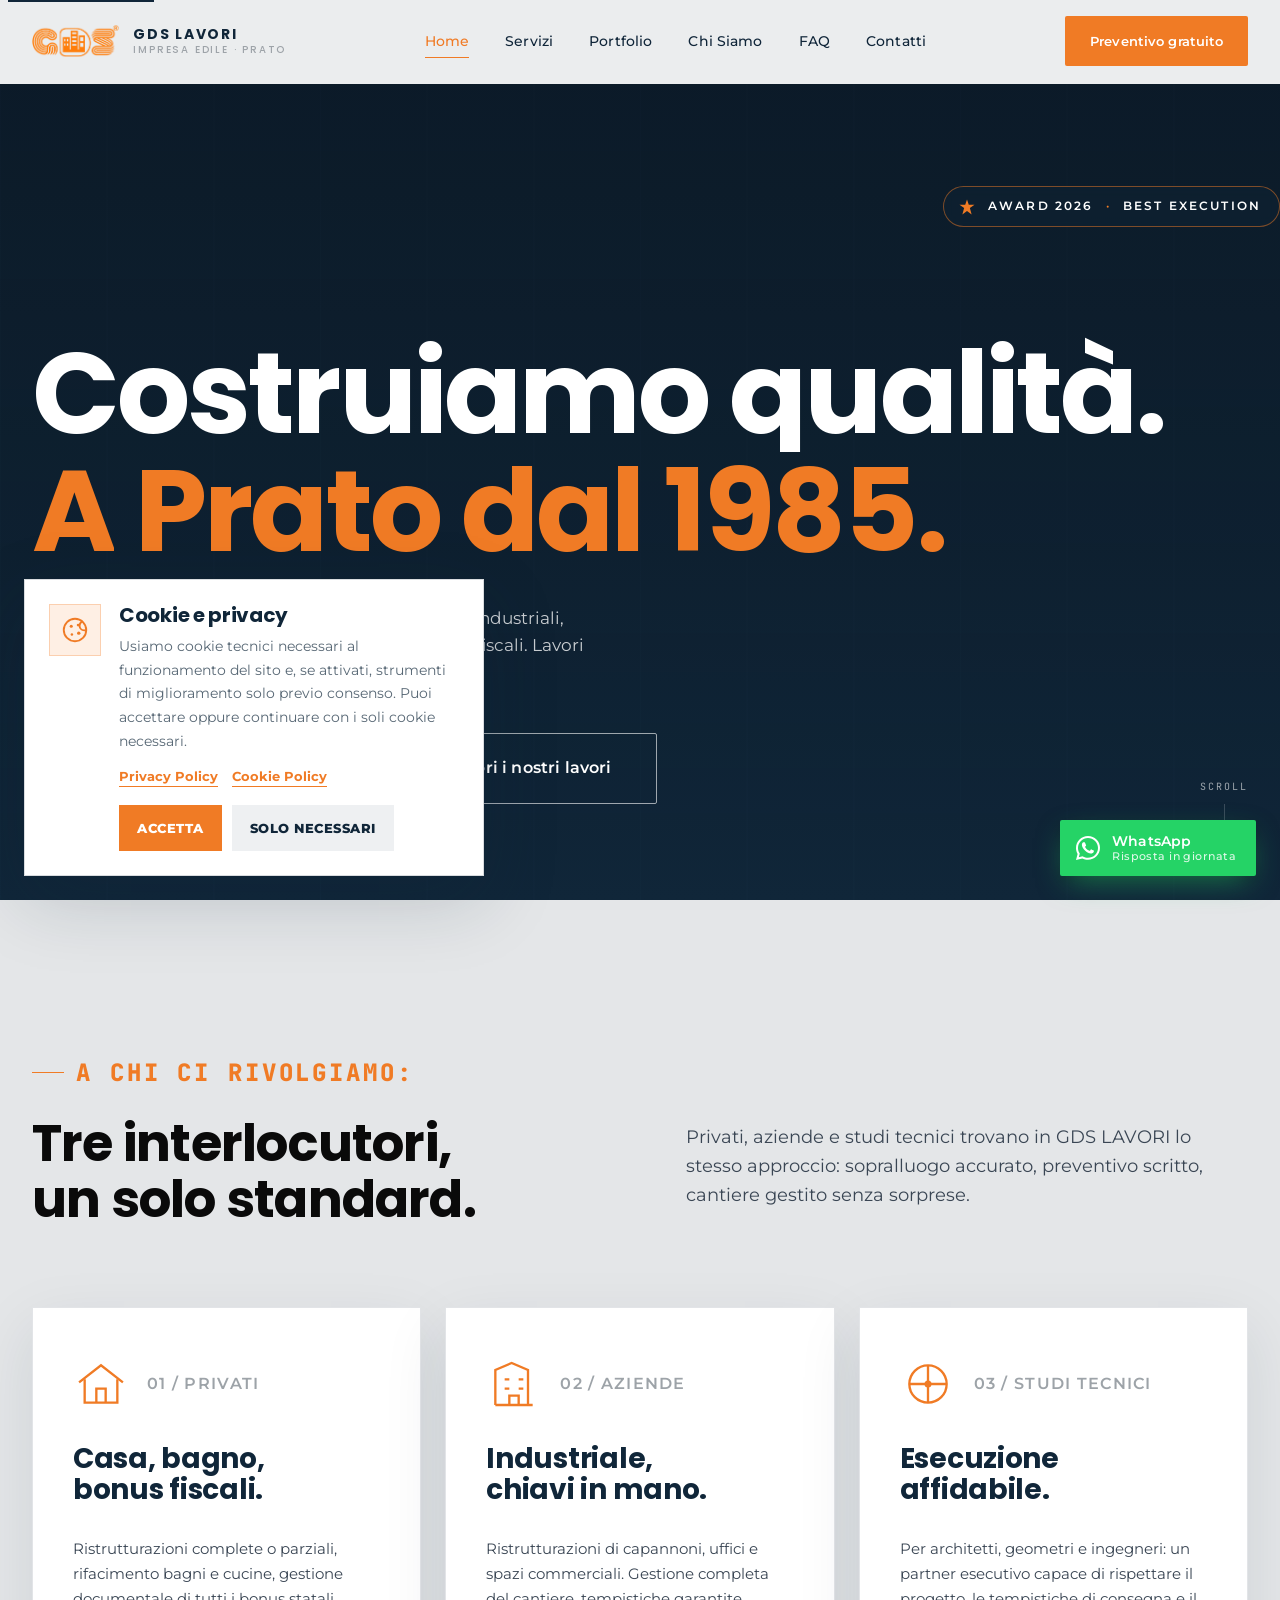
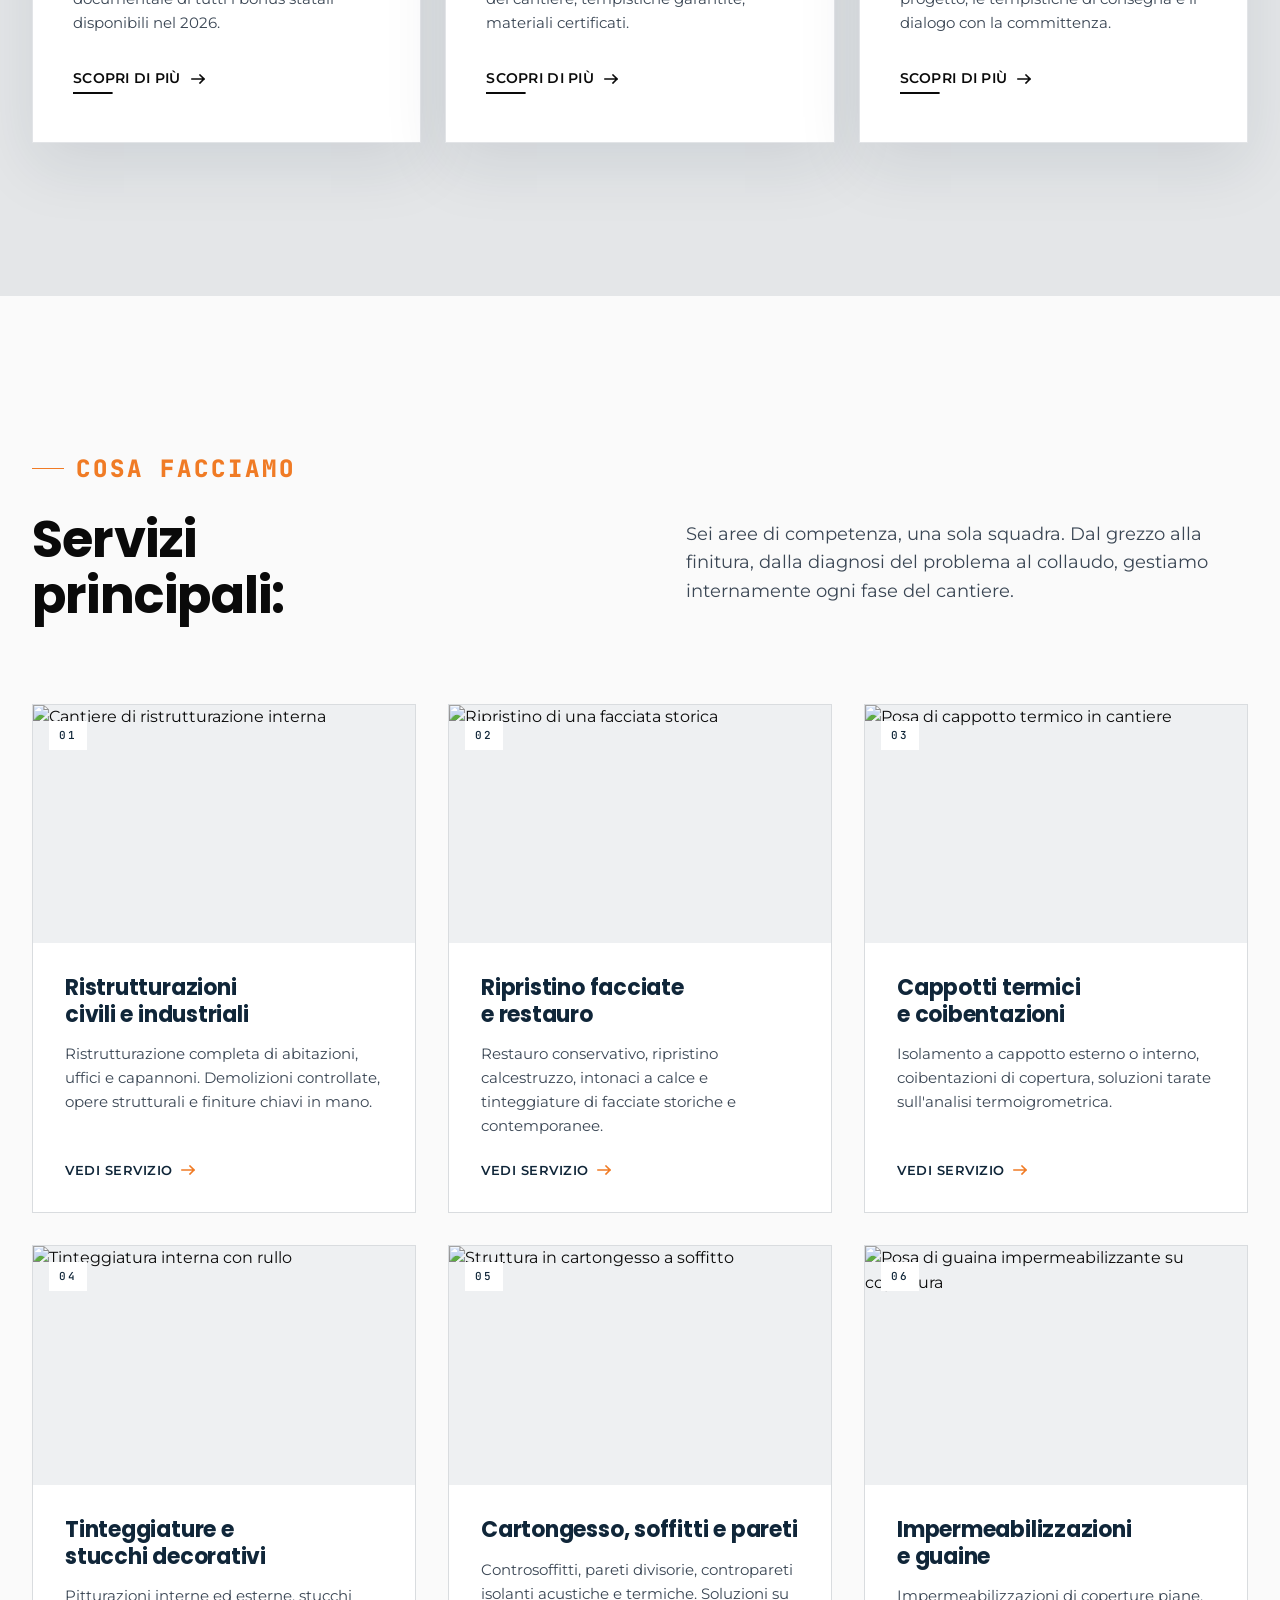
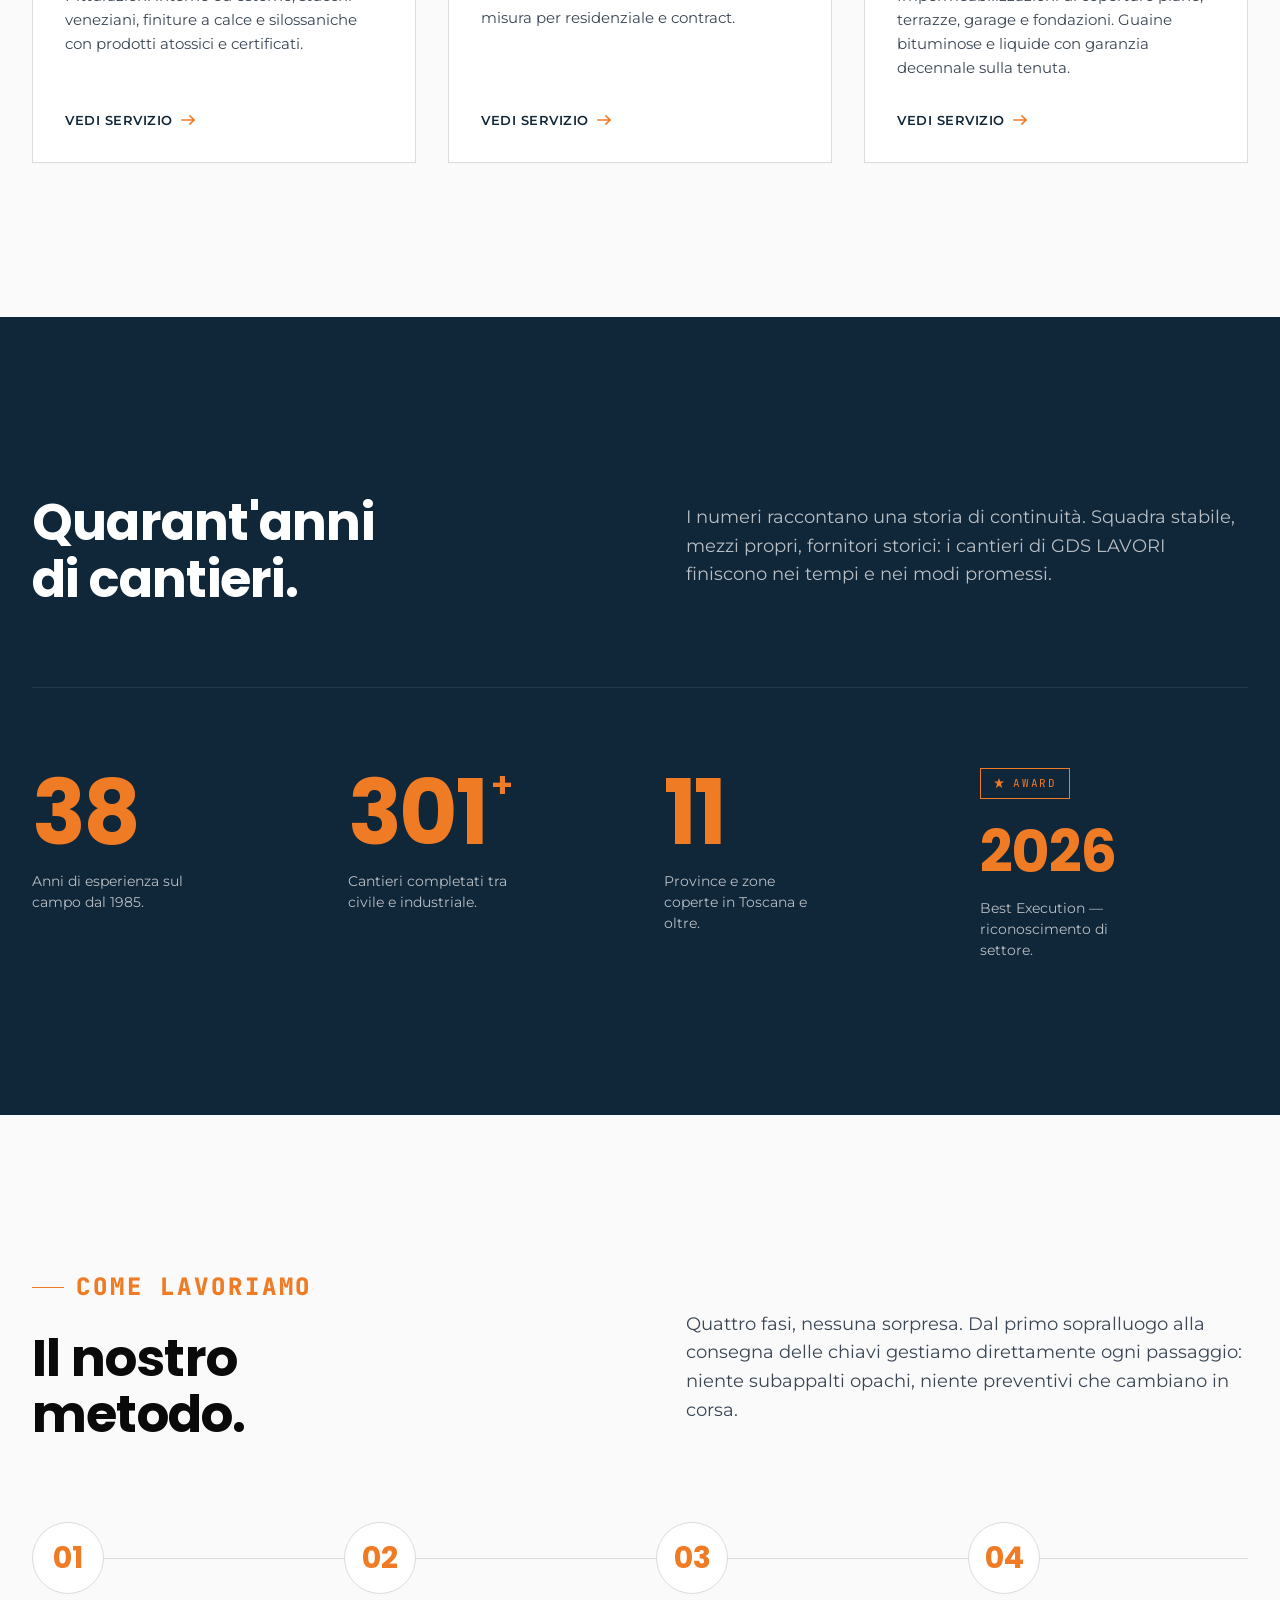
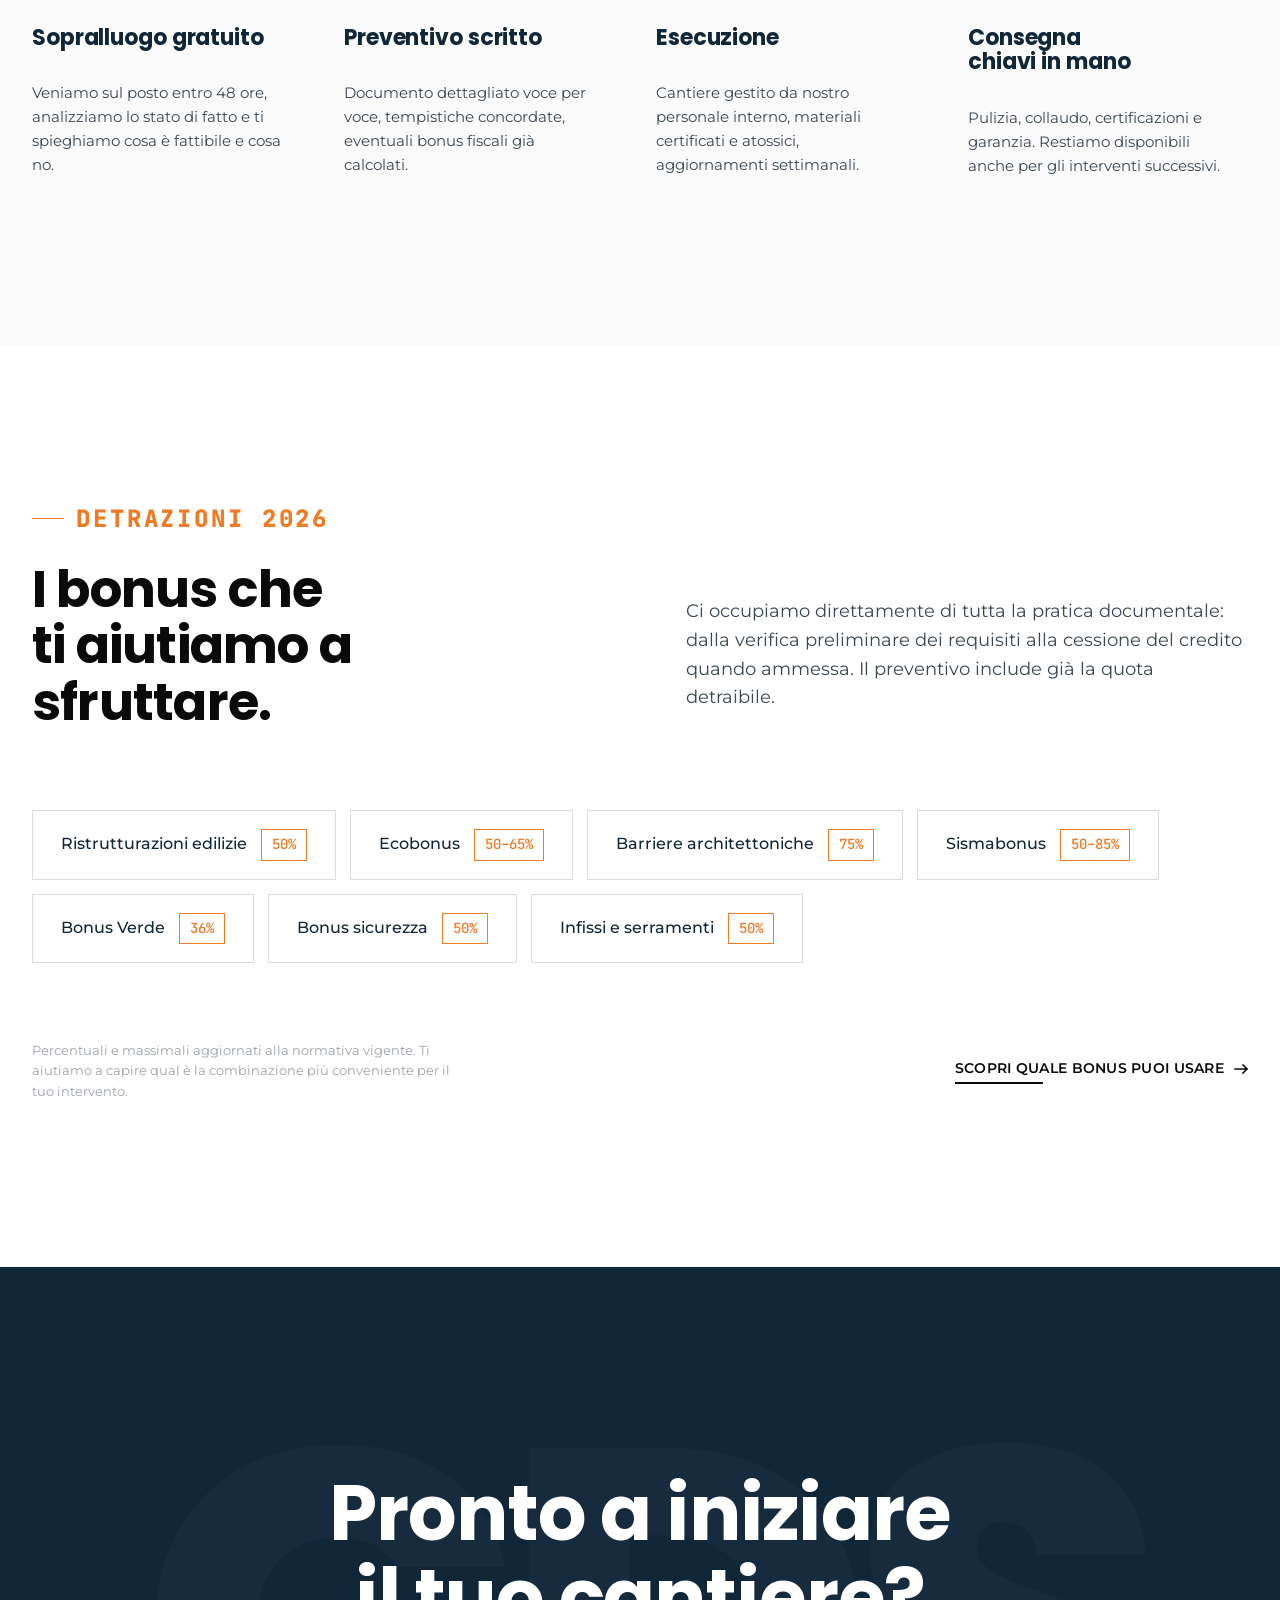
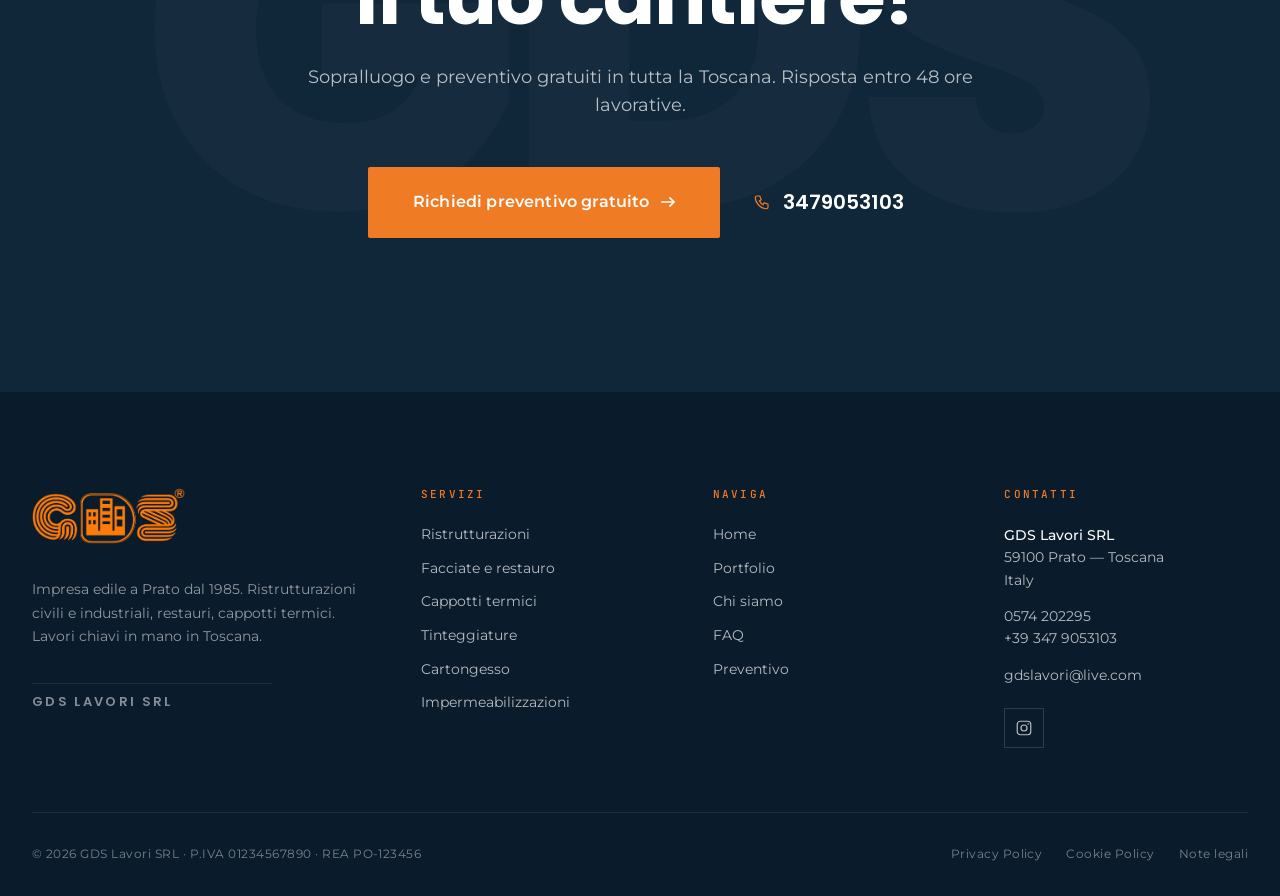
==== index.html @ 7021987b "Update telephone number in index.html" ====
<!doctype html>
<html lang="it">
<head>
<meta charset="utf-8" />
<meta name="viewport" content="width=device-width, initial-scale=1, viewport-fit=cover" />
<title>GDS Lavori — Impresa Edile a Prato | Ristrutturazioni in Toscana</title>
<meta name="description" content="GDS Lavori SRL: impresa edile a Prato specializzata in ristrutturazioni civili e industriali, restauro facciate, cappotti termici e bonus fiscali. Lavori chiavi in mano in tutta la Toscana." />
<meta name="theme-color" content="#102639" /> 

<!-- Open Graph -->
<meta property="og:type" content="website" />
<meta property="og:title" content="GDS Lavori — Impresa Edile a Prato" />
<meta property="og:description" content="Ristrutturazioni civili e industriali, restauri, cappotti termici. Lavori chiavi in mano in Toscana." />
<meta property="og:locale" content="it_IT" />
<meta name="twitter:card" content="summary_large_image" />

<!-- Fonts (sostituire con self-hosted al lancio per GDPR) -->
<link rel="preconnect" href="https://fonts.googleapis.com" />
<link rel="preconnect" href="https://fonts.gstatic.com" crossorigin />
<link rel="stylesheet" href="https://fonts.googleapis.com/css2?family=Poppins:wght@500;600;700;800&family=Montserrat:wght@400;500;600;700&family=JetBrains+Mono:wght@400;500&display=swap" />

<!-- JSON-LD LocalBusiness -->
<script type="application/ld+json">
{
  "@context": "https://schema.org",
  "@type": "GeneralContractor",
  "name": "GDS Lavori SRL",
  "image": "https://gdslavori.it/assets/logo-gds.png",
  "url": "https://gdslavori.it",
  "telephone": "+393479053103",
  "email": "gdslavori@live.com",
  "address": {
    "@type": "PostalAddress",
    "streetAddress": "Prato",
    "addressLocality": "Prato",
    "postalCode": "59100",
    "addressRegion": "Toscana",
    "addressCountry": "IT"
  },
  "geo": { "@type": "GeoCoordinates", "latitude": 43.8777, "longitude": 11.1023 },
  "areaServed": [
    { "@type": "AdministrativeArea", "name": "Prato" },
    { "@type": "AdministrativeArea", "name": "Firenze" },
    { "@type": "AdministrativeArea", "name": "Pistoia" },
    { "@type": "AdministrativeArea", "name": "Toscana" }
  ],
  "openingHours": "Mo-Fr 08:00-18:00",
  "sameAs": ["https://www.instagram.com/gdslavorisrl"]
}
</script>

<link rel="stylesheet" href="styles.css" />
</head>
<body data-screen-label="Home">

<a class="skip-link" href="#main">Vai al contenuto</a>

<!-- ============ HEADER ============ -->
<header class="header" id="site-header">
  <div class="container header__inner">
    <a href="index.html" class="brand" aria-label="GDS Lavori — home">
      <img class="brand__logo" src="assets/logo-gds-trimmed.png" alt="GDS Lavori" />
      <span class="brand__name">GDS Lavori<small>Impresa Edile · Prato</small></span>
    </a>

   <nav class="nav" id="primary-nav" aria-label="Navigazione principale">
  <a href="index.html">Home</a>
  <a href="servizi.html">Servizi</a>
  <a href="portfolio.html">Portfolio</a>
  <a href="chi-siamo.html">Chi Siamo</a>
  <a href="faq.html">FAQ</a>
  <a href="contatti.html">Contatti</a>
</nav>

    <a href="preventivo.html" class="btn btn--primary header__cta">Preventivo gratuito</a>

    <button class="nav-toggle" aria-label="Apri menu" aria-expanded="false" aria-controls="primary-nav">
      <span></span>
    </button>
  </div>
</header>

<main id="main">

<!-- ============ HERO ============ -->
<section class="hero" aria-labelledby="hero-title">
  <div class="hero__bg" id="hero-bg" aria-hidden="true"></div>
  <div class="hero__overlay" aria-hidden="true"></div>
  <div class="hero__grid" aria-hidden="true"></div>

  <div class="container hero__inner">

    <div class="hero__top">
      <span class="award-badge" role="img" aria-label="Award 2026 Best Execution">
        <svg class="award-badge__star" viewBox="0 0 24 24" fill="currentColor" aria-hidden="true"><path d="M12 2l2.39 6.96H22l-6.18 4.49L18.18 22 12 17.27 5.82 22l2.36-8.55L2 8.96h7.61z"/></svg>
        <span>Award 2026</span>
        <span class="award-badge__sep">·</span>
        <span>Best Execution</span>
      </span>
    </div>

    <h1 class="h-display hero__headline" id="hero-title">
      <span class="line"><span class="word"><span>Costruiamo</span></span> <span class="word"><span>qualità.</span></span></span><br/>
      <span class="line accent"><span class="word"><span>A</span></span> <span class="word"><span>Prato</span></span> <span class="word"><span>dal</span></span> <span class="word"><span>1985.</span></span></span>
    </h1>

    <p class="hero__sub">
      Impresa edile specializzata in ristrutturazioni civili e industriali, restauro facciate, cappotti termici e gestione bonus fiscali. Lavori chiavi in mano in tutta la Toscana.
    </p>

    <div class="hero__cta">
      <a href="#preventivo" class="btn btn--primary btn--lg">
        Richiedi preventivo gratuito
        <svg class="arrow" viewBox="0 0 14 10" fill="none" aria-hidden="true"><path d="M1 5h12m0 0L9 1m4 4L9 9" stroke="currentColor" stroke-width="1.6" stroke-linecap="square"/></svg>
      </a>
     <a href="portfolio.html" class="btn btn--outline-light btn--lg">Scopri i nostri lavori</a>
    </div>
  </div>

  <div class="hero__scroll" aria-hidden="true">
    <span>Scroll</span>
    <span class="hero__scroll-line"></span>
  </div>
</section>

<!-- ============ SECTION 2 — TARGET ============ -->
<section class="section section--urban-gray" id="target" aria-labelledby="target-title">
  <div class="container">
    <header class="section-head reveal">
      <div>
        <span class="eyebrow eyebrow-large">A chi ci rivolgiamo:</span>
        <h2 class="h-2 section-head__title" id="target-title" style="margin-top:24px">
          Tre interlocutori,<br/>un solo standard.
        </h2>
      </div>
      <p class="lead section-head__intro">
        Privati, aziende e studi tecnici trovano in GDS LAVORI lo stesso approccio:
        sopralluogo accurato, preventivo scritto, cantiere gestito senza sorprese.
      </p>
    </header>

    <div class="targets reveal-stagger">

      <article class="target-card">
        <div class="target-card__head">
        <svg class="target-card__icon" viewBox="0 0 48 48" fill="none" aria-hidden="true">
          <path d="M6 22L24 8l18 14" stroke="currentColor" stroke-width="2" stroke-linecap="square"/>
          <path d="M10 20v20h28V20" stroke="currentColor" stroke-width="2"/>
          <path d="M20 40V28h8v12" stroke="currentColor" stroke-width="2"/>
        </svg>
        <span class="target-card__num">01 / Privati</span>
          </div>
        <h3 class="target-card__title">Casa, bagno,<br/>bonus fiscali.</h3>
        <p class="target-card__desc">Ristrutturazioni complete o parziali, rifacimento bagni e cucine, gestione documentale di tutti i bonus statali disponibili nel 2026.</p>
        <a href="#servizi" class="arrow-link target-card__cta">
          Scopri di più
          <svg class="arrow" viewBox="0 0 14 10" fill="none" aria-hidden="true"><path d="M1 5h12m0 0L9 1m4 4L9 9" stroke="currentColor" stroke-width="1.6" stroke-linecap="square"/></svg>
        </a>
      </article>

      <article class="target-card">
        <div class="target-card__head">
        <svg class="target-card__icon" viewBox="0 0 48 48" fill="none" aria-hidden="true">
          <path d="M8 42V12l14-6 14 6v30" stroke="currentColor" stroke-width="2"/>
          <path d="M8 42h32" stroke="currentColor" stroke-width="2"/>
          <path d="M16 20h4M16 28h4M28 20h4M28 28h4M20 42v-8h8v8" stroke="currentColor" stroke-width="2"/>
        </svg>
        <span class="target-card__num">02 / Aziende</span>
            </div>
        <h3 class="target-card__title">Industriale,<br/>chiavi in mano.</h3>
        <p class="target-card__desc">Ristrutturazioni di capannoni, uffici e spazi commerciali. Gestione completa del cantiere, tempistiche garantite, materiali certificati.</p>
        <a href="#servizi" class="arrow-link target-card__cta">
          Scopri di più
          <svg class="arrow" viewBox="0 0 14 10" fill="none" aria-hidden="true"><path d="M1 5h12m0 0L9 1m4 4L9 9" stroke="currentColor" stroke-width="1.6" stroke-linecap="square"/></svg>
        </a>
      </article>

      <article class="target-card">
        <div class="target-card__head">
        <svg class="target-card__icon" viewBox="0 0 48 48" fill="none" aria-hidden="true">
          <circle cx="24" cy="24" r="16" stroke="currentColor" stroke-width="2"/>
          <path d="M24 8v32M8 24h32" stroke="currentColor" stroke-width="2"/>
          <circle cx="24" cy="24" r="3" fill="currentColor"/>
        </svg>
        <span class="target-card__num">03 / Studi tecnici</span>
          </div>
        <h3 class="target-card__title">Esecuzione<br/>affidabile.</h3>
        <p class="target-card__desc">Per architetti, geometri e ingegneri: un partner esecutivo capace di rispettare il progetto, le tempistiche di consegna e il dialogo con la committenza.</p>
        <a href="#servizi" class="arrow-link target-card__cta">
          Scopri di più
          <svg class="arrow" viewBox="0 0 14 10" fill="none" aria-hidden="true"><path d="M1 5h12m0 0L9 1m4 4L9 9" stroke="currentColor" stroke-width="1.6" stroke-linecap="square"/></svg>
        </a>
      </article>

    </div>
  </div>
</section>

<!-- ============ SECTION 3 — SERVICES PREVIEW ============ -->
<section class="section section--off" id="servizi" aria-labelledby="services-title">
  <div class="container">
    <header class="section-head reveal">
      <div>
        <span class="eyebrow eyebrow-large">Cosa facciamo</span>
        <h2 class="h-2 section-head__title" id="services-title" style="margin-top:24px">
          Servizi<br/>principali:
        </h2>
      </div>
      <p class="lead section-head__intro">
        Sei aree di competenza, una sola squadra. Dal grezzo alla finitura, dalla diagnosi del problema al collaudo, gestiamo internamente ogni fase del cantiere.
      </p>
    </header>

    <div class="services reveal-stagger">

      <a href="servizi.html" class="service">
        <div class="service__img">
          <img src="https://images.unsplash.com/photo-1503387762-592deb58ef4e?auto=format&fit=crop&w=1400&q=80" alt="Cantiere di ristrutturazione interna" loading="lazy" />
          <span class="service__num">01</span>
        </div>
        <div class="service__body">
          <h3 class="service__title">Ristrutturazioni civili e industriali</h3>
          <p class="service__desc">Ristrutturazione completa di abitazioni, uffici e capannoni. Demolizioni controllate, opere strutturali e finiture chiavi in mano.</p>
          <span class="service__cta">
            Vedi servizio
            <svg class="arrow" viewBox="0 0 14 10" fill="none" aria-hidden="true"><path d="M1 5h12m0 0L9 1m4 4L9 9" stroke="currentColor" stroke-width="1.6" stroke-linecap="square"/></svg>
          </span>
        </div>
      </a>

      <a href="servizi.html" class="service">
        <div class="service__img">
          <img src="https://images.unsplash.com/photo-1545324418-cc1a3fa10c00?auto=format&fit=crop&w=1200&q=80" alt="Ripristino di una facciata storica" loading="lazy" />
          <span class="service__num">02</span>
        </div>
        <div class="service__body">
          <h3 class="service__title">Ripristino facciate e restauro</h3>
          <p class="service__desc">Restauro conservativo, ripristino calcestruzzo, intonaci a calce e tinteggiature di facciate storiche e contemporanee.</p>
          <span class="service__cta">
            Vedi servizio
            <svg class="arrow" viewBox="0 0 14 10" fill="none" aria-hidden="true"><path d="M1 5h12m0 0L9 1m4 4L9 9" stroke="currentColor" stroke-width="1.6" stroke-linecap="square"/></svg>
          </span>
        </div>
      </a>

      <a href="servizi.html" class="service">
        <div class="service__img">
          <img src="https://images.unsplash.com/photo-1581094288338-2314dddb7ece?auto=format&fit=crop&w=1200&q=80" alt="Posa di cappotto termico in cantiere" loading="lazy" />
          <span class="service__num">03</span>
        </div>
        <div class="service__body">
          <h3 class="service__title">Cappotti termici e coibentazioni</h3>
          <p class="service__desc">Isolamento a cappotto esterno o interno, coibentazioni di copertura, soluzioni tarate sull'analisi termoigrometrica.</p>
          <span class="service__cta">
            Vedi servizio
            <svg class="arrow" viewBox="0 0 14 10" fill="none" aria-hidden="true"><path d="M1 5h12m0 0L9 1m4 4L9 9" stroke="currentColor" stroke-width="1.6" stroke-linecap="square"/></svg>
          </span>
        </div>
      </a>

      <a href="servizi.html" class="service">
        <div class="service__img">
          <img src="https://images.unsplash.com/photo-1562259949-e8e7689d7828?auto=format&fit=crop&w=1200&q=80" alt="Tinteggiatura interna con rullo" loading="lazy" />
          <span class="service__num">04</span>
        </div>
        <div class="service__body">
          <h3 class="service__title">Tinteggiature e stucchi decorativi</h3>
          <p class="service__desc">Pitturazioni interne ed esterne, stucchi veneziani, finiture a calce e silossaniche con prodotti atossici e certificati.</p>
          <span class="service__cta">
            Vedi servizio
            <svg class="arrow" viewBox="0 0 14 10" fill="none" aria-hidden="true"><path d="M1 5h12m0 0L9 1m4 4L9 9" stroke="currentColor" stroke-width="1.6" stroke-linecap="square"/></svg>
          </span>
        </div>
      </a>

      <a href="servizi.html" class="service">
        <div class="service__img">
          <img src="https://images.unsplash.com/photo-1503594384566-461fe158e797?auto=format&fit=crop&w=1200&q=80" alt="Struttura in cartongesso a soffitto" loading="lazy" />
          <span class="service__num">05</span>
        </div>
        <div class="service__body">
          <h3 class="service__title">Cartongesso, soffitti e pareti</h3>
          <p class="service__desc">Controsoffitti, pareti divisorie, contropareti isolanti acustiche e termiche. Soluzioni su misura per residenziale e contract.</p>
          <span class="service__cta">
            Vedi servizio
            <svg class="arrow" viewBox="0 0 14 10" fill="none" aria-hidden="true"><path d="M1 5h12m0 0L9 1m4 4L9 9" stroke="currentColor" stroke-width="1.6" stroke-linecap="square"/></svg>
          </span>
        </div>
      </a>

      <a href="servizi.html" class="service">
        <div class="service__inner">
          <div class="service__img">
            <img src="https://images.unsplash.com/photo-1504307651254-35680f356dfd?auto=format&fit=crop&w=1600&q=80" alt="Posa di guaina impermeabilizzante su copertura" loading="lazy" />
            <span class="service__num">06</span>
          </div>
          <div class="service__body">
            <span class="eyebrow" style="margin-bottom:12px">Specializzazione</span>
            <h3 class="service__title">Impermeabilizzazioni e guaine</h3>
            <p class="service__desc">Impermeabilizzazioni di coperture piane, terrazze, garage e fondazioni. Guaine bituminose e liquide con garanzia decennale sulla tenuta.</p>
            <span class="service__cta" style="margin-top:16px">
              Vedi servizio
              <svg class="arrow" viewBox="0 0 14 10" fill="none" aria-hidden="true"><path d="M1 5h12m0 0L9 1m4 4L9 9" stroke="currentColor" stroke-width="1.6" stroke-linecap="square"/></svg>
            </span>
          </div>
        </div>
      </a>

    </div>
  </div>
</section>

<!-- ============ SECTION 4 — NUMBERS ============ -->
<section class="section section--dark" id="numeri" aria-labelledby="numbers-title">
  <div class="container">
    <header class="section-head reveal">
      <div>
        <h2 class="h-2 section-head__title" id="numbers-title" style="margin-top:24px">
          Quarant'anni<br/>di cantieri.
        </h2>
      </div>
      <p class="lead section-head__intro">
        I numeri raccontano una storia di continuità. Squadra stabile, mezzi propri, fornitori storici: i cantieri di GDS LAVORI finiscono nei tempi e nei modi promessi.
      </p>
    </header>

    <div class="numbers reveal-stagger">
      <div class="stat">
        <div class="stat__num" data-count="40">0</div>
        <div class="stat__label">Anni di esperienza sul campo dal 1985.</div>
      </div>
      <div class="stat">
        <div class="stat__num"><span data-count="320">0</span><small>+</small></div>
        <div class="stat__label">Cantieri completati tra civile e industriale.</div>
      </div>
      <div class="stat">
        <div class="stat__num" data-count="12">0</div>
        <div class="stat__label">Province e zone coperte in Toscana e oltre.</div>
      </div>
      <div class="stat stat--award">
        <span class="stat__badge">
          <svg viewBox="0 0 24 24" fill="currentColor" width="12" height="12" aria-hidden="true"><path d="M12 2l2.39 6.96H22l-6.18 4.49L18.18 22 12 17.27 5.82 22l2.36-8.55L2 8.96h7.61z"/></svg>
          Award
        </span>
        <div class="stat__num">2026</div>
        <div class="stat__label">Best Execution — riconoscimento di settore.</div>
      </div>
    </div>
  </div>
</section>

<!-- ============ SECTION 6 — PROCESS ============ -->
<section class="section section--off" id="metodo" aria-labelledby="process-title">
  <div class="container">
    <header class="section-head reveal">
      <div>
        <span class="eyebrow eyebrow-large">Come lavoriamo</span>
        <h2 class="h-2 section-head__title" id="process-title" style="margin-top:24px">
          Il nostro<br/>metodo.
        </h2>
      </div>
      <p class="lead section-head__intro">
        Quattro fasi, nessuna sorpresa. Dal primo sopralluogo alla consegna delle chiavi gestiamo direttamente ogni passaggio: niente subappalti opachi, niente preventivi che cambiano in corsa.
      </p>
    </header>

    <ol class="process reveal-stagger" style="list-style:none;padding:0;margin:0">
      <li class="step">
        <span class="step__num">01</span>
        <h3 class="step__title">Sopralluogo gratuito</h3>
        <p class="step__desc">Veniamo sul posto entro 48 ore, analizziamo lo stato di fatto e ti spieghiamo cosa è fattibile e cosa no.</p>
      </li>
      <li class="step">
        <span class="step__num">02</span>
        <h3 class="step__title">Preventivo scritto</h3>
        <p class="step__desc">Documento dettagliato voce per voce, tempistiche concordate, eventuali bonus fiscali già calcolati.</p>
      </li>
      <li class="step">
        <span class="step__num">03</span>
        <h3 class="step__title">Esecuzione</h3>
        <p class="step__desc">Cantiere gestito da nostro personale interno, materiali certificati e atossici, aggiornamenti settimanali.</p>
      </li>
      <li class="step">
        <span class="step__num">04</span>
        <h3 class="step__title">Consegna chiavi in mano</h3>
        <p class="step__desc">Pulizia, collaudo, certificazioni e garanzia. Restiamo disponibili anche per gli interventi successivi.</p>
      </li>
    </ol>
  </div>
</section>

<!-- ============ SECTION 7 — BONUS 2026 ============ -->
<section class="section" id="bonus" aria-labelledby="bonus-title">
  <div class="container">
    <header class="section-head reveal">
      <div>
        <span class="eyebrow eyebrow-large">Detrazioni 2026</span>
        <h2 class="h-2 section-head__title" id="bonus-title" style="margin-top:24px">
          I bonus che<br/>ti aiutiamo a sfruttare.
        </h2>
      </div>
      <p class="lead section-head__intro">
        Ci occupiamo direttamente di tutta la pratica documentale: dalla verifica preliminare dei requisiti alla cessione del credito quando ammessa. Il preventivo include già la quota detraibile.
      </p>
    </header>

    <div class="bonuses reveal-stagger">
      <span class="bonus"><span>Ristrutturazioni edilizie</span><span class="bonus__pct">50%</span></span>
      <span class="bonus"><span>Ecobonus</span><span class="bonus__pct">50–65%</span></span>
      <span class="bonus"><span>Barriere architettoniche</span><span class="bonus__pct">75%</span></span>
      <span class="bonus"><span>Sismabonus</span><span class="bonus__pct">50–85%</span></span>
      <span class="bonus"><span>Bonus Verde</span><span class="bonus__pct">36%</span></span>
      <span class="bonus"><span>Bonus sicurezza</span><span class="bonus__pct">50%</span></span>
      <span class="bonus"><span>Infissi e serramenti</span><span class="bonus__pct">50%</span></span>
    </div>

    <div class="bonus-foot reveal">
      <p class="bonus-note">Percentuali e massimali aggiornati alla normativa vigente. Ti aiutiamo a capire qual è la combinazione più conveniente per il tuo intervento.</p>
      <a href="#preventivo" class="arrow-link">
        Scopri quale bonus puoi usare
        <svg class="arrow" viewBox="0 0 14 10" fill="none" aria-hidden="true"><path d="M1 5h12m0 0L9 1m4 4L9 9" stroke="currentColor" stroke-width="1.6" stroke-linecap="square"/></svg>
      </a>
    </div>
  </div>
</section>

<!-- ============ SECTION 8 — FINAL CTA ============ -->
<section class="section section--dark final-cta" id="preventivo" aria-labelledby="final-title">
  <div class="container final-cta__inner">
    <span class="eyebrow eyebrow--on-dark reveal" style="margin-bottom:24px">Iniziamo</span>
    <h2 class="reveal" id="final-title">
      Pronto a iniziare<br/>il tuo cantiere?
    </h2>
    <p class="reveal">Sopralluogo e preventivo gratuiti in tutta la Toscana. Risposta entro 48 ore lavorative.</p>
    <div class="final-cta__actions reveal">
      <a href="preventivo.html" class="btn btn--primary btn--lg">
        Richiedi preventivo gratuito
        <svg class="arrow" viewBox="0 0 14 10" fill="none" aria-hidden="true"><path d="M1 5h12m0 0L9 1m4 4L9 9" stroke="currentColor" stroke-width="1.6" stroke-linecap="square"/></svg>
      </a>
      <a href="tel:+393479053103" class="phone-link">
        <svg viewBox="0 0 24 24" fill="none" aria-hidden="true"><path d="M5 4h4l2 5-2.5 1.5a11 11 0 005 5L15 13l5 2v4a2 2 0 01-2 2A16 16 0 013 6a2 2 0 012-2z" stroke="currentColor" stroke-width="1.6"/></svg>
        3479053103
      </a>
    </div>
  </div>
</section>

</main>

<!-- ============ FOOTER ============ -->
<footer class="footer" id="contatti">
  <div class="container">

    <div class="footer__top">

      <div class="footer__brand">
        <img class="footer__logo" src="assets/logo-gds-trimmed.png" alt="GDS Lavori" />
        <p class="footer__about">Impresa edile a Prato dal 1985. Ristrutturazioni civili e industriali, restauri, cappotti termici. Lavori chiavi in mano in Toscana.</p>
        <div class="footer__wordmark">GDS Lavori SRL</div>
      </div>

      <div class="footer__col">
        <h4>Servizi</h4>
        <ul class="footer__list">
          <li><a href="servizi.html#ristrutturazioni">Ristrutturazioni</a></li>
          <li><a href="servizi.html#facciate">Facciate e restauro</a></li>
          <li><a href="servizi.html#cappotti">Cappotti termici</a></li>
          <li><a href="servizi.html#tinteggiature">Tinteggiature</a></li>
          <li><a href="servizi.html#cartongesso">Cartongesso</a></li>
          <li><a href="servizi.html#impermeabilizzazioni">Impermeabilizzazioni</a></li>
        </ul>
      </div>

      <div class="footer__col">
        <h4>Naviga</h4>
        <ul class="footer__list">
          <li><a href="index.html">Home</a></li>
          <li><a href="portfolio.html">Portfolio</a></li>
          <li><a href="chi-siamo.html">Chi siamo</a></li>
          <li><a href="faq.html">FAQ</a></li>
          <li><a href="preventivo.html">Preventivo</a></li>
        </ul>
      </div>

      <div class="footer__col">
        <h4>Contatti</h4>
        <div class="footer__contact">
          <div>
            <strong>GDS Lavori SRL</strong><br/>
            59100 Prato — Toscana<br/>
            Italy
          </div>
          <div>
            <a href="tel:+390574202295">0574 202295</a><br/>
            <a href="tel:+393479053103">+39 347 9053103</a>
          </div>
          <a href="mailto:gdslavori@live.com">gdslavori@live.com</a>
          <div class="footer__socials">
            <a class="footer__social" href="https://instagram.com/gdslavorisrl" aria-label="Instagram" target="_blank" rel="noopener">
              <svg viewBox="0 0 24 24" fill="none" aria-hidden="true">
                <rect x="3" y="3" width="18" height="18" rx="4" stroke="currentColor" stroke-width="1.6"/>
                <circle cx="12" cy="12" r="4" stroke="currentColor" stroke-width="1.6"/>
                <circle cx="17.5" cy="6.5" r="1" fill="currentColor"/>
              </svg>
            </a>
          </div>
        </div>
      </div>

    </div>

    <div class="footer__bottom">
      <div>© <span id="year">2026</span> GDS Lavori SRL · P.IVA 01234567890 · REA PO-123456</div>
      <div class="footer__legal">
        <a href="privacy-policy.html">Privacy Policy</a>
        <a href="cookie-policy.html">Cookie Policy</a>
        <a href="chi-siamo.html">Note legali</a>
      </div>
    </div>

  </div>
</footer>

<a class="wa-fab" href="https://wa.me/393479053103?text=Ciao%20GDS%2C%20vorrei%20informazioni%20per%20un%20preventivo." target="_blank" rel="noopener" aria-label="Scrivici su WhatsApp">
  <span class="wa-fab__icon" aria-hidden="true">
    <svg viewBox="0 0 24 24" fill="currentColor" width="24" height="24"><path d="M17.5 14.4c-.3-.1-1.7-.9-2-1s-.5-.1-.7.1c-.2.3-.7 1-.9 1.2-.2.2-.3.2-.6.1-.3-.1-1.3-.5-2.4-1.5-.9-.8-1.5-1.8-1.7-2.1-.2-.3 0-.5.1-.6.1-.1.3-.4.5-.6.1-.2.2-.3.3-.5.1-.2 0-.4-.1-.5-.1-.1-.7-1.7-1-2.3-.2-.6-.5-.5-.7-.5h-.6c-.2 0-.5.1-.8.4s-1 1-1 2.5 1 2.9 1.2 3.1c.1.2 2.1 3.2 5 4.5.7.3 1.3.5 1.7.6.7.2 1.4.2 1.9.1.6-.1 1.7-.7 2-1.4.2-.7.2-1.3.2-1.4-.1-.1-.3-.2-.6-.3z"/><path d="M20.5 3.5C18.3 1.2 15.3 0 12 0 5.4 0 0 5.4 0 12c0 2.1.5 4.1 1.6 5.9L0 24l6.3-1.6c1.7.9 3.7 1.4 5.7 1.4 6.6 0 12-5.4 12-12 0-3.3-1.2-6.3-3.5-8.3zM12 21.8c-1.8 0-3.6-.5-5.1-1.4l-.4-.2-3.7 1 1-3.6-.2-.4C2.5 15.6 2 13.8 2 12 2 6.5 6.5 2 12 2c2.7 0 5.2 1 7.1 2.9C20.9 6.8 22 9.3 22 12c0 5.5-4.5 9.8-10 9.8z"/></svg>
  </span>
  <span class="wa-fab__label">WhatsApp<small>Risposta in giornata</small></span>
</a>

<script src="script.js" defer></script>

</body>
</html>
---- styles.css ----
/* ================================================================
   GDS LAVORI — Design tokens
   ================================================================ */
:root{
  --navy:#102639;
  --navy-90:rgba(16,38,57,.9);
  --navy-70:rgba(16,38,57,.7);
  --navy-50:rgba(16,38,57,.5);
  --orange:#f07b25;
  --orange-dark:#d96b1f;
  --gray:#9da3a8;
  --gray-light:#d9dcdf;
  --gray-bg:#eef0f2;
  --white:#ffffff;
  --off:#fafafa;
  --ink:#0a0a0a;

  --container:1360px;
  --gutter:32px;

  --ff-display:"Poppins", system-ui, sans-serif;
  --ff-body:"Montserrat", system-ui, sans-serif;
  --ff-mono:"JetBrains Mono", ui-monospace, monospace;

  --ease-out-expo:cubic-bezier(0.16, 1, 0.3, 1);
  --ease-out:cubic-bezier(.22,.61,.36,1);

  --header-h:84px;
}

*,*::before,*::after{ box-sizing:border-box; }
html{ -webkit-text-size-adjust:100%; scroll-behavior:smooth; }
@media (prefers-reduced-motion:reduce){ html{ scroll-behavior:auto; } }
body{
  margin:0;
  font-family:var(--ff-body);
  font-weight:400;
  font-size:16px;
  line-height:1.55;
  color:var(--ink);
  background:var(--white);
  -webkit-font-smoothing:antialiased;
  -moz-osx-font-smoothing:grayscale;
  text-rendering:optimizeLegibility;
  overflow-x:hidden;
}
img,svg,video{ display:block; max-width:100%; height:auto; }
button{ font:inherit; color:inherit; background:none; border:none; cursor:pointer; padding:0; }
a{ color:inherit; text-decoration:none; }

::selection{ background:var(--orange); color:#fff; }

.container{
  width:100%;
  max-width:var(--container);
  margin-inline:auto;
  padding-inline:var(--gutter);
}
@media (max-width:720px){ :root{ --gutter:20px; } }

.eyebrow{
  font-family:var(--ff-mono);
  font-size:12px;
  letter-spacing:.18em;
  text-transform:uppercase;
  color:var(--orange);
  display:inline-flex;
  align-items:center;
  gap:12px;
  font-weight:500;
}
.eyebrow::before{
  content:"";
  width:32px; height:1px;
  background:var(--orange);
  display:inline-block;
}
.eyebrow--on-dark{ color:var(--orange); }

h1,h2,h3,h4,h5{
  font-family:var(--ff-display);
  font-weight:700;
  letter-spacing:-.015em;
  line-height:1.1;
  margin:0;
  text-wrap:balance;
}

.h-display{ font-size:clamp(48px, 9vw, 120px); line-height:1.02; letter-spacing:-.025em; }
.h-1{ font-size:clamp(40px, 5.6vw, 72px); }
.h-2{ font-size:clamp(32px, 4vw, 56px); }
.h-3{ font-size:clamp(24px, 2.4vw, 32px); }
.h-4{ font-size:22px; }

.lead{ font-size:clamp(16px, 1.4vw, 20px); line-height:1.6; color:#3a4654; max-width:60ch; }
.muted{ color:var(--gray); }

/* ================================================================
   Buttons
   ================================================================ */
.btn{
  display:inline-flex;
  align-items:center;
  justify-content:center;
  gap:12px;
  padding:18px 36px;
  font-family:var(--ff-body);
  font-weight:600;
  font-size:15px;
  letter-spacing:.01em;
  border-radius:2px;
  border:1.5px solid transparent;
  transition:transform .25s var(--ease-out), background-color .25s var(--ease-out), color .25s var(--ease-out), border-color .25s var(--ease-out);
  will-change:transform;
  white-space:nowrap;
}
.btn:hover{ transform:translateY(-2px); }
.btn:active{ transform:translateY(0); }
.btn--primary{
  background:var(--orange);
  color:#fff;
}
.btn--primary:hover{ background:var(--orange-dark); }
.btn--outline{
  background:transparent;
  color:var(--navy);
  border-color:var(--navy);
}
.btn--outline:hover{ background:var(--navy); color:#fff; }
.btn--outline-light{
  background:transparent;
  color:#fff;
  border-color:rgba(255,255,255,.6);
}
.btn--outline-light:hover{ background:#fff; color:var(--navy); border-color:#fff; }
.btn--lg{ padding:22px 44px; font-size:16px; }
.btn .arrow{ width:14px; height:10px; transition:transform .25s var(--ease-out); }
.btn:hover .arrow{ transform:translateX(4px); }

/* arrow link */
.arrow-link{
  display:inline-flex;
  align-items:center;
  gap:10px;
  font-weight:600;
  font-size:14px;
  letter-spacing:.02em;
  text-transform:uppercase;
  color:var(--ink);
  padding-bottom:4px;
  position:relative;
}
.arrow-link::after{
  content:""; position:absolute; left:0; bottom:0;
  height:1.5px; width:100%; background:currentColor;
  transform-origin:left;
  transform:scaleX(.3);
  transition:transform .35s var(--ease-out-expo);
}
.arrow-link:hover::after{ transform:scaleX(1); }
.arrow-link .arrow{ width:14px; height:10px; transition:transform .35s var(--ease-out-expo); }
.arrow-link:hover .arrow{ transform:translateX(6px); }

.arrow-link--orange{ color:var(--orange); }
.arrow-link--light{ color:#fff; }

/* ================================================================
   Header
   ================================================================ */
.header{
  position:fixed;
  top:0; left:0; right:0;
  height:var(--header-h);
  display:flex;
  align-items:center;
  z-index:100;
  background:rgba(255,255,255,.92);
  backdrop-filter:saturate(140%) blur(10px);
  -webkit-backdrop-filter:saturate(140%) blur(10px);
  transition:background .3s ease, box-shadow .3s ease, border-color .3s ease;
  border-bottom:1px solid transparent;
}
.header.is-scrolled{
  background:rgba(255,255,255,.98);
  border-bottom-color:rgba(16,38,57,.08);
}
.header__inner{
  display:flex;
  align-items:center;
  justify-content:space-between;
  gap:32px;
  width:100%;
}
.brand{
  display:flex;
  align-items:center;
  gap:14px;
}
.brand__logo{ height:32px; width:auto; display:block; }
.brand__name{
  font-family:var(--ff-display);
  font-weight:700;
  font-size:14px;
  letter-spacing:.12em;
  color:var(--navy);
  text-transform:uppercase;
  line-height:1;
}
.brand__name small{
  display:block;
  font-weight:500;
  font-size:10px;
  letter-spacing:.18em;
  color:var(--gray);
  margin-top:4px;
}

.nav{
  display:flex;
  align-items:center;
  gap:36px;
}
.nav a{
  font-size:14px;
  font-weight:500;
  letter-spacing:.01em;
  color:var(--navy);
  position:relative;
  padding:6px 0;
  transition:color .2s ease;
}
.nav a::after{
  content:""; position:absolute; left:0; bottom:0;
  width:100%; height:1.5px; background:var(--orange);
  transform:scaleX(0); transform-origin:left;
  transition:transform .3s var(--ease-out);
}
.nav a:hover{ color:var(--orange); }
.nav a:hover::after{ transform:scaleX(1); }
.header__cta{
  padding:14px 24px;
  font-size:13px;
}

.nav-toggle{
  display:none;
  width:40px; height:40px;
  align-items:center;
  justify-content:center;
}
.nav-toggle span{
  display:block; width:22px; height:2px;
  background:var(--navy);
  position:relative;
  transition:transform .25s ease, background .25s ease;
}
.nav-toggle span::before,
.nav-toggle span::after{
  content:""; position:absolute; left:0; width:22px; height:2px; background:var(--navy);
  transition:transform .25s ease;
}
.nav-toggle span::before{ top:-7px; }
.nav-toggle span::after{ top:7px; }
.nav-toggle[aria-expanded="true"] span{ background:transparent; }
.nav-toggle[aria-expanded="true"] span::before{ transform:translateY(7px) rotate(45deg); }
.nav-toggle[aria-expanded="true"] span::after{ transform:translateY(-7px) rotate(-45deg); }

@media (max-width:960px){
  .nav-toggle{ display:flex; }
  .header__cta{ display:none; }
  .nav{
    position:fixed;
    inset:var(--header-h) 0 auto 0;
    background:#fff;
    flex-direction:column;
    align-items:stretch;
    gap:0;
    padding:24px var(--gutter) 32px;
    border-bottom:1px solid rgba(16,38,57,.08);
    transform:translateY(-12px);
    opacity:0; pointer-events:none;
    transition:transform .25s ease, opacity .25s ease;
  }
  .nav.is-open{ transform:translateY(0); opacity:1; pointer-events:auto; }
  .nav a{
    padding:18px 0;
    font-size:18px;
    border-bottom:1px solid rgba(16,38,57,.08);
  }
  .nav a::after{ display:none; }
}

/* ================================================================
   Hero
   ================================================================ */
.hero{
  position:relative;
  min-height:min(900px, 100vh);
  display:flex;
  align-items:flex-end;
  padding-top:calc(var(--header-h) + 60px);
  padding-bottom:96px;
  background:var(--navy);
  color:#fff;
  overflow:hidden;
  isolation:isolate;
}
.hero__bg{
  position:absolute; inset:0;
  background:#0c1c2c url("https://images.unsplash.com/photo-1541888946425-d81bb19240f5?auto=format&fit=crop&w=2400&q=80") center / cover no-repeat;
  filter:grayscale(40%) contrast(1.05) brightness(.55);
  z-index:-2;
  will-change:transform;
}
.hero__overlay{
  position:absolute; inset:0;
  background:
    linear-gradient(180deg, rgba(16,38,57,.55) 0%, rgba(16,38,57,.78) 60%, var(--navy) 100%);
  z-index:-1;
}
.hero__grid{
  position:absolute; inset:0;
  background-image:
    linear-gradient(to right, rgba(255,255,255,.04) 1px, transparent 1px);
  background-size:calc(100% / 12) 100%;
  z-index:-1;
  mix-blend-mode:overlay;
}

.hero__inner{
  position:relative;
  width:100%;
}
.hero__top{
  position:absolute;
  top:calc(-1 * (var(--header-h) + 16px));
  right:0;
}
.award-badge{
  display:inline-flex;
  align-items:center;
  gap:12px;
  padding:10px 18px 10px 14px;
  border:1px solid rgba(240,123,37,.5);
  background:rgba(16,38,57,.4);
  border-radius:999px;
  font-size:12px;
  letter-spacing:.18em;
  font-weight:600;
  text-transform:uppercase;
  color:#fff;
  backdrop-filter:blur(6px);
  animation:floaty 6s ease-in-out infinite;
}
.award-badge__star{
  width:18px; height:18px; flex:none;
  color:var(--orange);
}
.award-badge__sep{ color:var(--orange); }
@keyframes floaty{
  0%,100%{ transform:translateY(0); }
  50%{ transform:translateY(-4px); }
}

.hero__headline{
  color:#fff;
  margin-top:48px;
}
.hero__headline .accent{ color:var(--orange); }
.hero__headline .word{
  display:inline-block;
  overflow:hidden;
  vertical-align:bottom;
}
.hero__headline .word > span{
  display:inline-block;
  transform:translateY(110%);
  opacity:0;
  transition:transform 1s var(--ease-out-expo), opacity .8s ease;
}
.hero.is-loaded .hero__headline .word > span{ transform:translateY(0); opacity:1; }

.hero__sub{
  max-width:54ch;
  margin-top:36px;
  font-size:clamp(16px, 1.3vw, 19px);
  line-height:1.6;
  color:rgba(255,255,255,.78);
  opacity:0;
  transform:translateY(20px);
  transition:opacity .9s ease .55s, transform .9s var(--ease-out-expo) .55s;
}
.hero.is-loaded .hero__sub{ opacity:1; transform:none; }

.hero__cta{
  display:flex;
  flex-wrap:wrap;
  gap:16px;
  margin-top:48px;
  opacity:0;
  transform:translateY(20px);
  transition:opacity .9s ease .75s, transform .9s var(--ease-out-expo) .75s;
}
.hero.is-loaded .hero__cta{ opacity:1; transform:none; }

.hero__meta{
  position:absolute;
  left:0; bottom:-72px;
  display:flex;
  align-items:center;
  gap:32px;
  font-family:var(--ff-mono);
  font-size:11px;
  letter-spacing:.18em;
  text-transform:uppercase;
  color:rgba(255,255,255,.55);
  opacity:0;
  transition:opacity .8s ease 1s;
}
.hero.is-loaded .hero__meta{ opacity:1; }

.hero__scroll{
  position:absolute;
  bottom:32px;
  right:var(--gutter);
  display:flex;
  flex-direction:column;
  align-items:center;
  gap:10px;
  font-family:var(--ff-mono);
  font-size:10px;
  letter-spacing:.2em;
  text-transform:uppercase;
  color:rgba(255,255,255,.6);
}
.hero__scroll-line{
  width:1px; height:64px;
  background:rgba(255,255,255,.18);
  position:relative;
  overflow:hidden;
}
.hero__scroll-line::after{
  content:""; position:absolute; left:0; right:0; top:-40%;
  height:40%; background:var(--orange);
  animation:scrollLine 2.4s ease-in-out infinite;
}
@keyframes scrollLine{
  0%{ transform:translateY(0); }
  100%{ transform:translateY(350%); }
}

@media (max-width:720px){
  .hero{ padding-bottom:72px; }
  .hero__top{ top:calc(-1 * (var(--header-h) + 8px)); }
  .award-badge{ font-size:10px; padding:8px 14px 8px 10px; letter-spacing:.14em; }
  .hero__scroll{ display:none; }
  .hero__meta{ display:none; }
}

/* ================================================================
   Generic section
   ================================================================ */
section{ position:relative; }
.section{
  padding-block:clamp(80px, 12vw, 160px);
}
.section--dark{ background:var(--navy); color:#fff; }
.section--off{ background:var(--off); }

.section-head{
  display:grid;
  grid-template-columns:1.05fr 1fr;
  gap:64px;
  align-items:end;
  margin-bottom:80px;
}
.section-head__title{ max-width:14ch; }
.section-head__intro{ color:#3a4654; max-width:48ch; }
.section--dark .section-head__intro{ color:rgba(255,255,255,.7); }
@media (max-width:820px){
  .section-head{ grid-template-columns:1fr; gap:24px; }
  .section-head__title{ max-width:none; }
}

/* Reveal */
.reveal{ opacity:0; transform:translateY(28px); transition:opacity .8s var(--ease-out-expo), transform .8s var(--ease-out-expo); }
.reveal.is-in{ opacity:1; transform:none; }
.reveal-stagger > *{ opacity:0; transform:translateY(22px); transition:opacity .7s var(--ease-out-expo), transform .7s var(--ease-out-expo); }
.reveal-stagger.is-in > *{ opacity:1; transform:none; }
.reveal-stagger.is-in > *:nth-child(1){ transition-delay:0ms; }
.reveal-stagger.is-in > *:nth-child(2){ transition-delay:90ms; }
.reveal-stagger.is-in > *:nth-child(3){ transition-delay:180ms; }
.reveal-stagger.is-in > *:nth-child(4){ transition-delay:270ms; }
.reveal-stagger.is-in > *:nth-child(5){ transition-delay:360ms; }
.reveal-stagger.is-in > *:nth-child(6){ transition-delay:450ms; }
.reveal-img{ clip-path:inset(0 100% 0 0); transition:clip-path 1.1s var(--ease-out-expo); }
.reveal-img.is-in{ clip-path:inset(0 0 0 0); }

@media (prefers-reduced-motion:reduce){
  .reveal,.reveal-stagger > *,.hero__headline .word > span,.hero__sub,.hero__cta,.hero__meta{
    opacity:1 !important; transform:none !important; clip-path:none !important;
  }
  .reveal-img{ clip-path:none !important; }
  .award-badge,.hero__scroll-line::after{ animation:none !important; }
}

/* ================================================================
   Section 2 — Target cards
   ================================================================ */
.targets{
  display:grid;
  grid-template-columns:repeat(3, 1fr);
  gap:24px;
}
@media (max-width:900px){ .targets{ grid-template-columns:1fr; } }

.target-card{
  display:flex;
  flex-direction:column;
  padding:48px 40px;
  background:#fff;
  border:1px solid var(--gray-light);
  transition:border-color .3s ease, transform .3s ease, box-shadow .3s ease;
  position:relative;
  overflow:hidden;
  min-height:380px;
}
.target-card::before{
  content:""; position:absolute; left:0; top:0; right:0; height:2px;
  background:var(--orange);
  transform:scaleX(0); transform-origin:left;
  transition:transform .5s var(--ease-out-expo);
}
.target-card:hover{
  border-color:var(--orange);
  transform:translateY(-6px);
  box-shadow:0 24px 48px -24px rgba(16,38,57,.18);
}
.target-card:hover::before{ transform:scaleX(1); }

.target-card__head{
  display:flex;
  align-items:center;
  gap:18px;
  margin-bottom:32px;
}

.target-card__icon{
  width:56px;
  height:56px;
  color:var(--orange);
  flex:0 0 auto;
}

.target-card__num{
  font-family:var(--ff-body);
  font-size:16px;
  letter-spacing:.08em;
  font-weight:600;
  color:var(--gray);
  text-transform:uppercase;
}
.target-card__title{
  font-family:var(--ff-display);
  font-weight:700;
  font-size:28px;
  letter-spacing:-.01em;
  color:var(--navy);
  margin-bottom:16px;
}
.target-card__desc{
  color:#3a4654;
  font-size:15px;
  line-height:1.65;
  margin-bottom:32px;
  flex:1;
}
.target-card__cta{
  align-self:flex-start;
}

/* ================================================================
   Section 3 — Services preview (asymmetric grid)
   ================================================================ */
.services{
  display:grid;
  grid-template-columns:repeat(12, 1fr);
  gap:32px;
}
.service{
  display:flex;
  flex-direction:column;
  background:#fff;
  border:1px solid var(--gray-light);
  overflow:hidden;
  transition:transform .35s var(--ease-out), box-shadow .35s var(--ease-out);
  text-decoration:none;
  color:inherit;
}
.service:hover{
  transform:translateY(-4px);
  box-shadow:0 28px 50px -28px rgba(16,38,57,.22);
}
.service__img{
  aspect-ratio:16/10;
  overflow:hidden;
  position:relative;
  background:var(--gray-bg);
}
.service__img img{
  width:100%; height:100%; object-fit:cover;
  transition:transform .8s var(--ease-out-expo);
  filter:saturate(.9);
}
.service:hover .service__img img{ transform:scale(1.06); }
.service__num{
  position:absolute; top:16px; left:16px;
  background:#fff;
  font-family:var(--ff-mono);
  font-size:11px;
  letter-spacing:.16em;
  color:var(--navy);
  padding:6px 10px;
  font-weight:500;
}
.service__body{
  padding:32px;
  display:flex;
  flex-direction:column;
  gap:14px;
  flex:1;
}
.service__title{
  font-family:var(--ff-display);
  font-weight:700;
  font-size:22px;
  letter-spacing:-.01em;
  color:var(--navy);
  line-height:1.2;
}
.service__desc{
  color:#3a4654;
  font-size:15px;
  line-height:1.6;
  margin:0;
  flex:1;
}
.service__cta{
  margin-top:8px;
  display:inline-flex;
  align-items:center;
  gap:8px;
  font-weight:600;
  font-size:13px;
  letter-spacing:.04em;
  text-transform:uppercase;
  color:var(--navy);
  position:relative;
}
.service__cta .arrow{ transition:transform .3s ease; width:14px; height:10px; color:var(--orange); }
.service:hover .service__cta{ color:var(--orange); }
.service:hover .service__cta .arrow{ transform:translateX(5px); }

/* asymmetric layout: 6 cards in 12-col grid */
.service:nth-child(1){ grid-column:span 7; }
.service:nth-child(2){ grid-column:span 5; }
.service:nth-child(3){ grid-column:span 4; }
.service:nth-child(4){ grid-column:span 4; }
.service:nth-child(5){ grid-column:span 4; }
.service:nth-child(6){ grid-column:span 12; }
.service:nth-child(6) .service__inner{
  display:grid; grid-template-columns:1.2fr 1fr; align-items:stretch;
}
.service:nth-child(6) .service__img{ aspect-ratio:auto; min-height:100%; }
.service:nth-child(6) .service__body{ padding:56px; justify-content:center; }
.service:nth-child(6) .service__title{ font-size:32px; }

@media (max-width:960px){
  .services{ grid-template-columns:repeat(2, 1fr); gap:20px; }
  .service:nth-child(n){ grid-column:span 1; }
  .service:nth-child(6){ grid-column:span 2; }
  .service:nth-child(6) .service__inner{ grid-template-columns:1fr; }
}
@media (max-width:640px){
  .services{ grid-template-columns:1fr; }
  .service:nth-child(n){ grid-column:span 1; }
  .service:nth-child(6) .service__body{ padding:32px; }
}

/* ================================================================
   Section 4 — Numbers
   ================================================================ */
.numbers{
  display:grid;
  grid-template-columns:repeat(4, 1fr);
  gap:48px;
  border-top:1px solid rgba(255,255,255,.08);
  padding-top:80px;
}
@media (max-width:900px){ .numbers{ grid-template-columns:repeat(2, 1fr); gap:48px 24px; } }

.stat{
  display:flex;
  flex-direction:column;
  gap:14px;
  position:relative;
}
.stat__num{
  font-family:var(--ff-display);
  font-weight:700;
  font-size:clamp(64px, 7vw, 100px);
  line-height:1;
  letter-spacing:-.03em;
  color:var(--orange);
  font-variant-numeric:tabular-nums;
}
.stat__num small{
  font-size:.4em;
  vertical-align:top;
  margin-left:4px;
  color:var(--orange);
  font-weight:600;
}
.stat__label{
  font-size:14px;
  line-height:1.5;
  color:rgba(255,255,255,.7);
  max-width:18ch;
}
.stat__badge{
  display:inline-flex;
  align-items:center;
  gap:8px;
  border:1px solid var(--orange);
  color:var(--orange);
  padding:6px 12px;
  font-family:var(--ff-mono);
  font-size:11px;
  letter-spacing:.16em;
  text-transform:uppercase;
  align-self:flex-start;
  margin-bottom:8px;
}
.stat--award .stat__num{ font-size:clamp(44px, 4.5vw, 64px); line-height:1.1; }

/* ================================================================
   Section 5 — Portfolio
   ================================================================ */
.portfolio{
  display:grid;
  grid-template-columns:repeat(12, 1fr);
  gap:32px;
}
.project{
  position:relative;
  overflow:hidden;
  background:var(--gray-bg);
  display:block;
  text-decoration:none;
  color:inherit;
}
.project__img{
  aspect-ratio:4/3;
  width:100%;
}
.project__img img{
  width:100%; height:100%; object-fit:cover;
  transition:transform .9s var(--ease-out-expo);
}
.project:hover .project__img img{ transform:scale(1.06); }
.project__caption{
  display:flex;
  justify-content:space-between;
  align-items:baseline;
  padding-top:20px;
  gap:24px;
}
.project__title{
  font-family:var(--ff-display);
  font-weight:600;
  font-size:18px;
  color:var(--navy);
  letter-spacing:-.005em;
}
.project__zone{
  font-family:var(--ff-mono);
  font-size:11px;
  letter-spacing:.16em;
  text-transform:uppercase;
  color:var(--gray);
}
.project__overlay{
  position:absolute;
  inset:0 0 auto 0;
  bottom:64px;
  display:flex;
  align-items:center;
  justify-content:center;
  background:rgba(16,38,57,.78);
  opacity:0;
  transition:opacity .4s ease;
}
.project:hover .project__overlay{ opacity:1; }
.project__overlay-cta{
  color:#fff;
  font-size:14px;
  letter-spacing:.06em;
  text-transform:uppercase;
  font-weight:600;
  display:inline-flex;
  align-items:center;
  gap:10px;
  padding-bottom:6px;
  border-bottom:1.5px solid var(--orange);
}
/* portfolio sizes: 1 large (8 col), 2 small (4 col), 2 small (6 col), 1 wide (12 col) feels like a lot — keep it tidy */
.project:nth-child(1){ grid-column:span 7; }
.project:nth-child(2){ grid-column:span 5; }
.project:nth-child(3){ grid-column:span 5; }
.project:nth-child(4){ grid-column:span 7; }
.project:nth-child(1) .project__img,
.project:nth-child(4) .project__img{ aspect-ratio:5/3; }
@media (max-width:780px){
  .portfolio{ grid-template-columns:1fr; }
  .project:nth-child(n){ grid-column:span 1; }
}

.portfolio-foot{
  margin-top:64px;
  display:flex;
  justify-content:flex-end;
}

/* ================================================================
   Section 6 — Process
   ================================================================ */
.process{
  display:grid;
  grid-template-columns:repeat(4, 1fr);
  gap:32px;
  position:relative;
}
.process::before{
  content:"";
  position:absolute;
  top:36px; left:0; right:0;
  height:1px;
  background:var(--gray-light);
}
@media (max-width:820px){
  .process{ grid-template-columns:1fr; gap:8px; }
  .process::before{ display:none; }
}
.step{
  display:flex;
  flex-direction:column;
  gap:16px;
  position:relative;
  padding-right:24px;
}
.step__num{
  display:flex;
  align-items:center;
  justify-content:center;
  width:72px; height:72px;
  font-family:var(--ff-display);
  font-weight:700;
  font-size:30px;
  color:var(--orange);
  background:#fff;
  border:1px solid var(--gray-light);
  border-radius:50%;
  font-variant-numeric:tabular-nums;
  position:relative;
  z-index:1;
}
.step__title{
  font-family:var(--ff-display);
  font-weight:700;
  font-size:22px;
  color:var(--navy);
  margin-top:16px;
  letter-spacing:-.005em;
}
.step__desc{
  font-size:15px;
  line-height:1.6;
  color:#3a4654;
}

/* ================================================================
   Section 7 — Bonuses
   ================================================================ */
.bonuses{
  display:flex;
  flex-wrap:wrap;
  gap:14px;
}
.bonus{
  display:inline-flex;
  align-items:center;
  gap:14px;
  padding:18px 28px;
  border:1px solid var(--gray-light);
  background:#fff;
  font-weight:500;
  font-size:16px;
  color:var(--navy);
  transition:border-color .25s ease, background .25s ease, transform .25s ease;
  cursor:default;
}
.bonus:hover{
  border-color:var(--orange);
  transform:translateY(-2px);
}
.bonus__pct{
  font-family:var(--ff-mono);
  font-weight:500;
  font-size:14px;
  color:var(--orange);
  padding:4px 10px;
  border:1px solid var(--orange);
  white-space:nowrap;
}

.bonus-foot{
  margin-top:64px;
  display:flex;
  justify-content:space-between;
  align-items:center;
  flex-wrap:wrap;
  gap:24px;
}
.bonus-note{
  font-size:13px;
  color:var(--gray);
  max-width:48ch;
}

/* ================================================================
   Section 8 — Final CTA
   ================================================================ */
.final-cta{
  text-align:center;
  position:relative;
  overflow:hidden;
}
.final-cta::before{
  content:"GDS";
  position:absolute;
  font-family:var(--ff-display);
  font-weight:800;
  font-size:clamp(280px, 40vw, 600px);
  letter-spacing:-.05em;
  color:rgba(255,255,255,.025);
  top:50%; left:50%;
  transform:translate(-50%, -50%);
  pointer-events:none;
  white-space:nowrap;
  z-index:0;
}
.final-cta__inner{ position:relative; z-index:1; }
.final-cta h2{
  color:#fff;
  font-size:clamp(40px, 6vw, 88px);
  margin-bottom:24px;
}
.final-cta p{
  color:rgba(255,255,255,.7);
  font-size:18px;
  margin-bottom:48px;
  max-width:56ch;
  margin-inline:auto;
}
.final-cta__actions{
  display:flex;
  gap:24px;
  justify-content:center;
  align-items:center;
  flex-wrap:wrap;
}
.phone-link{
  display:inline-flex;
  align-items:center;
  gap:12px;
  color:#fff;
  font-family:var(--ff-display);
  font-weight:600;
  font-size:20px;
  padding:18px 8px;
  border-bottom:1.5px solid transparent;
  transition:border-color .25s ease, color .25s ease;
}
.phone-link:hover{ color:var(--orange); border-color:var(--orange); }
.phone-link svg{ width:18px; height:18px; color:var(--orange); }

/* ================================================================
   Footer
   ================================================================ */
.footer{
  background:#0a1b2b;
  color:rgba(255,255,255,.7);
  padding:96px 0 32px;
  position:relative;
}
.footer__top{
  display:grid;
  grid-template-columns:1.4fr 1fr 1fr 1fr;
  gap:48px;
  padding-bottom:64px;
  border-bottom:1px solid rgba(255,255,255,.08);
}
@media (max-width:880px){
  .footer__top{ grid-template-columns:1fr 1fr; }
}
@media (max-width:520px){
  .footer__top{ grid-template-columns:1fr; gap:40px; }
}
.footer__brand{ display:flex; flex-direction:column; gap:20px; align-items:flex-start; }
.footer__logo{ height:56px; width:auto; display:block; }
.footer__wordmark{
  font-family:var(--ff-display);
  font-weight:600;
  font-size:13px;
  letter-spacing:.18em;
  color:rgba(255,255,255,.5);
  text-transform:uppercase;
  padding-top:8px;
  border-top:1px solid rgba(255,255,255,.08);
  width:100%;
  max-width:240px;
}
.footer__about{
  font-size:14px;
  line-height:1.7;
  max-width:36ch;
  color:rgba(255,255,255,.55);
}
.footer__col h4{
  font-family:var(--ff-mono);
  font-size:11px;
  letter-spacing:.2em;
  text-transform:uppercase;
  color:var(--orange);
  margin-bottom:24px;
  font-weight:500;
}
.footer__list{
  list-style:none;
  padding:0; margin:0;
  display:flex; flex-direction:column; gap:12px;
  font-size:14px;
}
.footer__list a{
  transition:color .2s ease;
  color:rgba(255,255,255,.7);
}
.footer__list a:hover{ color:var(--orange); }
.footer__contact{
  display:flex; flex-direction:column; gap:14px; font-size:14px;
  line-height:1.6;
}
.footer__contact a:hover{ color:var(--orange); }
.footer__contact strong{ color:#fff; font-weight:500; }
.footer__socials{
  display:flex; gap:10px; margin-top:8px;
}
.footer__social{
  width:40px; height:40px;
  display:flex; align-items:center; justify-content:center;
  border:1px solid rgba(255,255,255,.15);
  transition:border-color .25s ease, color .25s ease, background .25s ease;
  color:rgba(255,255,255,.7);
}
.footer__social:hover{ border-color:var(--orange); color:var(--orange); }
.footer__social svg{ width:18px; height:18px; }

.footer__bottom{
  display:flex;
  justify-content:space-between;
  align-items:center;
  flex-wrap:wrap;
  gap:16px;
  padding-top:32px;
  font-size:12px;
  letter-spacing:.04em;
  color:rgba(255,255,255,.45);
}
.footer__legal{
  display:flex; gap:24px; flex-wrap:wrap;
}
.footer__legal a:hover{ color:var(--orange); }

/* ================================================================
   Skip link & focus
   ================================================================ */
.skip-link{
  position:absolute; top:-40px; left:8px;
  background:var(--navy); color:#fff;
  padding:10px 16px; z-index:200;
  font-size:14px;
}
.skip-link:focus{ top:8px; }
:focus-visible{ outline:2px solid var(--orange); outline-offset:3px; }

/* ================================================================
   WhatsApp floating button
   ================================================================ */
.wa-fab{
  position:fixed;
  right:24px; bottom:24px;
  z-index:95;
  display:inline-flex;
  align-items:center;
  gap:12px;
  padding:14px 20px 14px 16px;
  background:#25D366;
  color:#fff;
  font-family:var(--ff-body);
  font-weight:600;
  font-size:14px;
  letter-spacing:.01em;
  border-radius:2px;
  box-shadow:0 10px 30px -8px rgba(37,211,102,.55), 0 4px 12px rgba(0,0,0,.18);
  transition:transform .25s var(--ease-out), box-shadow .25s var(--ease-out), background .25s var(--ease-out);
  white-space:nowrap;
}
.wa-fab:hover{
  transform:translateY(-2px);
  background:#1da851;
  box-shadow:0 14px 36px -8px rgba(37,211,102,.7), 0 6px 14px rgba(0,0,0,.22);
}
.wa-fab__icon{
  width:24px; height:24px;
  flex:none;
  position:relative;
}
.wa-fab__icon::before{
  content:"";
  position:absolute;
  inset:-6px;
  border-radius:50%;
  border:2px solid #25D366;
  opacity:0;
  animation:waPulse 2.4s ease-out infinite;
}
@keyframes waPulse{
  0%{ transform:scale(.8); opacity:.6; }
  100%{ transform:scale(1.6); opacity:0; }
}
.wa-fab__label{ line-height:1; }
.wa-fab__label small{
  display:block;
  font-weight:500;
  font-size:11px;
  letter-spacing:.04em;
  color:rgba(255,255,255,.85);
  margin-top:3px;
}
@media (max-width:720px){
  .wa-fab{
    padding:14px;
    right:16px; bottom:16px;
    border-radius:50%;
    box-shadow:0 8px 20px -4px rgba(37,211,102,.55), 0 4px 10px rgba(0,0,0,.2);
  }
  .wa-fab__label{ display:none; }
}
@media (prefers-reduced-motion:reduce){
  .wa-fab__icon::before{ animation:none; }
}

/* Notice banner */
.notice{
  position:fixed;
  bottom:20px; left:20px;
  background:rgba(16,38,57,.95);
  color:rgba(255,255,255,.85);
  font-size:12px;
  padding:10px 14px;
  border-left:2px solid var(--orange);
  z-index:90;
  max-width:280px;
  line-height:1.5;
  display:none;
  font-family:var(--ff-mono);
  letter-spacing:.02em;
}
@media (min-width:1200px){ .notice{ display:block; } }

/* ================================================================
   PAGE HERO (used on all pages except homepage)
   ================================================================ */
.page-hero{
  background:var(--navy);
  color:#fff;
  padding-top:calc(var(--header-h) + 100px);
  padding-bottom:120px;
  position:relative;
  overflow:hidden;
}
.page-hero::before{
  content:"";
  position:absolute; inset:0;
  background-image:linear-gradient(to right, rgba(255,255,255,.04) 1px, transparent 1px);
  background-size:calc(100% / 12) 100%;
  mix-blend-mode:overlay;
  pointer-events:none;
}
.page-hero__inner{ position:relative; z-index:1; max-width:900px; }
.page-hero .eyebrow{ color:var(--orange); }
.page-hero__title{
  font-family:var(--ff-display);
  font-weight:700;
  font-size:clamp(40px, 6.2vw, 80px);
  line-height:1.05;
  letter-spacing:-.02em;
  margin:24px 0 24px;
  text-wrap:balance;
}
.page-hero__title .accent{ color:var(--orange); }
.page-hero__sub{
  font-size:clamp(16px, 1.4vw, 20px);
  line-height:1.6;
  color:rgba(255,255,255,.75);
  max-width:60ch;
}
.page-hero__crumbs{
  display:flex; gap:8px;
  font-family:var(--ff-mono);
  font-size:11px;
  letter-spacing:.16em;
  text-transform:uppercase;
  color:rgba(255,255,255,.5);
  margin-bottom:32px;
}
.page-hero__crumbs a{ color:rgba(255,255,255,.7); }
.page-hero__crumbs a:hover{ color:var(--orange); }
.page-hero__crumbs span{ color:rgba(255,255,255,.3); }

@media (max-width:720px){
  .page-hero{ padding-top:calc(var(--header-h) + 60px); padding-bottom:72px; }
}

/* Active nav item */
.nav a.is-active{ color:var(--orange); }
.nav a.is-active::after{ transform:scaleX(1); }

/* ================================================================
   PROSE blocks (chi-siamo, policy pages)
   ================================================================ */
.prose{
  max-width:68ch;
  color:#1a2530;
  font-size:17px;
  line-height:1.75;
}
.prose h2{
  font-family:var(--ff-display);
  font-weight:700;
  font-size:clamp(28px, 3.4vw, 40px);
  letter-spacing:-.015em;
  color:var(--navy);
  margin:64px 0 20px;
  line-height:1.15;
}
.prose h3{
  font-family:var(--ff-display);
  font-weight:700;
  font-size:22px;
  color:var(--navy);
  margin:48px 0 12px;
}
.prose p{ margin:0 0 20px; }
.prose ul, .prose ol{ padding-left:1.2em; margin:0 0 24px; }
.prose ul li, .prose ol li{ margin-bottom:8px; }
.prose ul li::marker{ color:var(--orange); }
.prose a{ color:var(--navy); border-bottom:1.5px solid var(--orange); transition:background .2s ease; }
.prose a:hover{ background:rgba(240,123,37,.08); }
.prose strong{ color:var(--navy); font-weight:600; }
.prose hr{ border:none; border-top:1px solid var(--gray-light); margin:48px 0; }

/* ================================================================
   FACT GRID — Chi siamo values / certifications
   ================================================================ */
.facts{
  display:grid;
  grid-template-columns:repeat(3, 1fr);
  gap:32px;
}
@media (max-width:820px){ .facts{ grid-template-columns:1fr; } }
.fact{
  padding:40px 32px;
  background:#fff;
  border:1px solid var(--gray-light);
  border-top:2px solid var(--orange);
}
.fact__num{
  font-family:var(--ff-mono);
  font-size:11px;
  letter-spacing:.2em;
  color:var(--gray);
  margin-bottom:16px;
  display:block;
}
.fact h3{
  font-family:var(--ff-display);
  font-weight:700;
  font-size:22px;
  color:var(--navy);
  margin-bottom:12px;
  letter-spacing:-.005em;
}
.fact p{ font-size:15px; line-height:1.65; color:#3a4654; margin:0; }

/* Cert badges */
.certs{
  display:flex; flex-wrap:wrap; gap:14px;
  margin-top:24px;
}
.cert{
  display:inline-flex; align-items:center; gap:10px;
  padding:14px 20px;
  border:1px solid var(--gray-light);
  background:#fff;
  font-family:var(--ff-mono);
  font-size:12px;
  letter-spacing:.14em;
  text-transform:uppercase;
  color:var(--navy);
}
.cert::before{
  content:""; width:6px; height:6px; background:var(--orange); display:inline-block;
}

/* ================================================================
   FAQ accordion
   ================================================================ */
.faq{
  border-top:1px solid var(--gray-light);
}
.faq__item{
  border-bottom:1px solid var(--gray-light);
}
.faq__q{
  display:flex;
  align-items:center;
  justify-content:space-between;
  gap:24px;
  width:100%;
  text-align:left;
  padding:32px 0;
  font-family:var(--ff-display);
  font-weight:600;
  font-size:clamp(18px, 2vw, 22px);
  color:var(--navy);
  letter-spacing:-.005em;
  cursor:pointer;
  transition:color .2s ease;
}
.faq__q:hover{ color:var(--orange); }
.faq__icon{
  flex:none;
  width:32px; height:32px;
  display:flex; align-items:center; justify-content:center;
  border:1px solid var(--gray-light);
  border-radius:50%;
  position:relative;
  transition:background .25s ease, border-color .25s ease;
}
.faq__icon::before,
.faq__icon::after{
  content:""; position:absolute;
  background:var(--navy);
  transition:transform .3s var(--ease-out), background .3s ease;
}
.faq__icon::before{ width:12px; height:1.5px; }
.faq__icon::after{ width:1.5px; height:12px; }
.faq__item.is-open .faq__icon{ background:var(--orange); border-color:var(--orange); }
.faq__item.is-open .faq__icon::before,
.faq__item.is-open .faq__icon::after{ background:#fff; }
.faq__item.is-open .faq__icon::after{ transform:rotate(90deg); }
.faq__body{
  max-height:0;
  overflow:hidden;
  transition:max-height .4s var(--ease-out);
}
.faq__body-inner{
  padding:0 0 32px;
  color:#3a4654;
  font-size:16px;
  line-height:1.7;
  max-width:64ch;
}

/* ================================================================
   FORM
   ================================================================ */
.form{
  display:grid;
  grid-template-columns:repeat(2, 1fr);
  gap:24px 32px;
  max-width:800px;
}
.form__field{ display:flex; flex-direction:column; gap:8px; }
.form__field--full{ grid-column:1 / -1; }
.form__label{
  font-family:var(--ff-mono);
  font-size:11px;
  letter-spacing:.16em;
  text-transform:uppercase;
  color:var(--navy);
  font-weight:500;
}
.form__label .req{ color:var(--orange); margin-left:4px; }
.form__input,
.form__select,
.form__textarea{
  width:100%;
  padding:16px 18px;
  font-family:var(--ff-body);
  font-size:16px;
  color:var(--ink);
  background:#fff;
  border:1px solid var(--gray);
  border-radius:0;
  transition:border-color .2s ease, box-shadow .2s ease;
  appearance:none;
  -webkit-appearance:none;
}
.form__input:focus,
.form__select:focus,
.form__textarea:focus{
  border-color:var(--navy);
  outline:none;
  box-shadow:0 0 0 3px rgba(240,123,37,.18);
}
.form__textarea{ resize:vertical; min-height:140px; font-family:var(--ff-body); }
.form__select{
  background-image:url("data:image/svg+xml;charset=utf-8,%3Csvg viewBox='0 0 12 8' xmlns='http://www.w3.org/2000/svg'%3E%3Cpath d='M1 1l5 5 5-5' stroke='%23102639' stroke-width='1.5' fill='none' stroke-linecap='square'/%3E%3C/svg%3E");
  background-repeat:no-repeat;
  background-position:right 18px center;
  background-size:12px;
  padding-right:48px;
}
.form__check{
  display:flex; gap:12px; align-items:flex-start;
  font-size:14px; line-height:1.55; color:#3a4654;
  cursor:pointer;
}
.form__check input{
  flex:none;
  width:20px; height:20px;
  border:1px solid var(--gray);
  appearance:none;
  -webkit-appearance:none;
  background:#fff;
  position:relative;
  cursor:pointer;
  margin-top:1px;
}
.form__check input:checked{ background:var(--navy); border-color:var(--navy); }
.form__check input:checked::after{
  content:"";
  position:absolute;
  left:6px; top:2px;
  width:6px; height:11px;
  border:solid #fff;
  border-width:0 2px 2px 0;
  transform:rotate(45deg);
}
.form__check a{ color:var(--navy); border-bottom:1.5px solid var(--orange); }
.form__hint{ font-size:13px; color:var(--gray); }
.form__error{ font-size:13px; color:#c2410c; display:none; }
.form__input:invalid:not(:placeholder-shown) ~ .form__error{ display:block; }
.form__submit{ margin-top:16px; }
.form__success{
  display:none;
  padding:48px 40px;
  background:var(--off);
  border-left:3px solid var(--orange);
}
.form__success.is-shown{ display:block; }
.form__success h3{
  font-family:var(--ff-display); font-weight:700; font-size:28px;
  color:var(--navy); margin-bottom:12px;
}
.form__success p{ color:#3a4654; line-height:1.6; }

@media (max-width:720px){
  .form{ grid-template-columns:1fr; gap:20px; }
}

/* Form layout split */
.form-layout{
  display:grid;
  grid-template-columns:1.4fr 1fr;
  gap:80px;
  align-items:start;
}
.form-layout__side{
  position:sticky; top:120px;
  padding:40px;
  background:var(--navy);
  color:#fff;
}
.form-layout__side h3{
  font-family:var(--ff-display); font-weight:700;
  font-size:24px; color:#fff; margin-bottom:16px;
}
.form-layout__side p{ color:rgba(255,255,255,.7); font-size:14px; line-height:1.6; margin-bottom:24px; }
.form-layout__side ul{ list-style:none; padding:0; margin:0 0 32px; display:flex; flex-direction:column; gap:14px; }
.form-layout__side li{
  font-size:14px;
  color:rgba(255,255,255,.85);
  padding-left:24px;
  position:relative;
}
.form-layout__side li::before{
  content:"";
  position:absolute; left:0; top:8px;
  width:12px; height:8px;
  border:solid var(--orange);
  border-width:0 0 2px 2px;
  transform:rotate(-45deg);
}
.form-layout__contact{
  display:flex; flex-direction:column; gap:8px;
  font-size:14px;
  padding-top:24px;
  border-top:1px solid rgba(255,255,255,.1);
}
.form-layout__contact a{ color:#fff; }
.form-layout__contact a:hover{ color:var(--orange); }

@media (max-width:960px){
  .form-layout{ grid-template-columns:1fr; gap:48px; }
  .form-layout__side{ position:static; }
}

/* ================================================================
   CONTACT CARDS
   ================================================================ */
.contact-grid{
  display:grid;
  grid-template-columns:repeat(3, 1fr);
  gap:24px;
}
@media (max-width:820px){ .contact-grid{ grid-template-columns:1fr; } }
.contact-card{
  background:#fff;
  border:1px solid var(--gray-light);
  padding:40px 32px;
  display:flex; flex-direction:column; gap:16px;
}
.contact-card__label{
  font-family:var(--ff-mono);
  font-size:11px; letter-spacing:.2em;
  text-transform:uppercase; color:var(--orange);
}
.contact-card__value{
  font-family:var(--ff-display);
  font-weight:600;
  font-size:22px;
  color:var(--navy);
  letter-spacing:-.01em;
  line-height:1.3;
}
.contact-card__value a{ color:inherit; transition:color .2s ease; }
.contact-card__value a:hover{ color:var(--orange); }
.contact-card__note{ font-size:14px; color:#3a4654; line-height:1.5; }
.contact-card__icon{
  width:40px; height:40px;
  color:var(--orange);
  margin-bottom:8px;
}

/* Map */
.map{
  aspect-ratio:21/9;
  background:var(--gray-bg);
  width:100%;
  border:none;
  filter:grayscale(40%) contrast(.95);
  display:block;
}

/* ================================================================
   PORTFOLIO FULL
   ================================================================ */
.filter-bar{
  display:flex; flex-wrap:wrap; gap:8px;
  margin-bottom:48px;
}
.filter-btn{
  padding:10px 20px;
  font-family:var(--ff-body);
  font-weight:500;
  font-size:13px;
  letter-spacing:.04em;
  color:var(--navy);
  background:transparent;
  border:1px solid var(--gray-light);
  transition:all .2s ease;
  cursor:pointer;
}
.filter-btn:hover{ border-color:var(--navy); }
.filter-btn.is-active{ background:var(--navy); color:#fff; border-color:var(--navy); }

.portfolio-all{
  display:grid;
  grid-template-columns:repeat(3, 1fr);
  gap:32px;
}
.portfolio-all .project{ grid-column:span 1; }
.portfolio-all .project__img{ aspect-ratio:4/3; }
.portfolio-all .project__overlay{ bottom:64px; }
@media (max-width:900px){ .portfolio-all{ grid-template-columns:repeat(2,1fr); } }
@media (max-width:600px){ .portfolio-all{ grid-template-columns:1fr; } }
.project[data-hidden]{ display:none; }

/* Lighter version of footer__about color */


/* ================================================================
   SERVICE ROW (Servizi page)
   ================================================================ */
.service-list{ display:flex; flex-direction:column; gap:160px; }
.service-row{
  display:grid;
  grid-template-columns:1fr 1.1fr;
  gap:64px;
  align-items:center;
}
.service-row--rev{ grid-template-columns:1.1fr 1fr; }
.service-row--rev .service-row__img{ order:2; }
.service-row__img{
  position:relative;
  aspect-ratio:5/4;
  overflow:hidden;
  background:var(--gray-bg);
}
.service-row__img img{ width:100%; height:100%; object-fit:cover; }
.service-row__title{
  font-family:var(--ff-display);
  font-weight:700;
  font-size:clamp(28px, 3.4vw, 44px);
  letter-spacing:-.015em;
  color:var(--navy);
  line-height:1.15;
  margin:20px 0 24px;
  text-wrap:balance;
}
.service-row__desc{
  color:#3a4654;
  font-size:17px;
  line-height:1.7;
  margin:0 0 32px;
  max-width:55ch;
}
.check-list{
  list-style:none;
  padding:0;
  margin:0 0 40px;
  display:grid;
  grid-template-columns:1fr 1fr;
  gap:14px;
  max-width:600px;
}
.check-list li{
  display:flex; gap:12px; align-items:flex-start;
  font-size:14px; color:var(--navy); line-height:1.5;
}
.check-list__bullet{
  flex:none; width:8px; height:8px;
  background:var(--orange);
  margin-top:6px;
}
@media (max-width:900px){
  .service-list{ gap:80px; }
  .service-row,.service-row--rev{ grid-template-columns:1fr; gap:32px; }
  .service-row--rev .service-row__img{ order:0; }
  .check-list{ grid-template-columns:1fr; }
}

/* ================================================================
   404
   ================================================================ */
.error-page{
  min-height:100vh;
  display:flex; align-items:center; justify-content:center;
  background:var(--navy);
  color:#fff;
  text-align:center;
  padding:120px var(--gutter);
}
.error-page__num{
  font-family:var(--ff-display);
  font-weight:800;
  font-size:clamp(120px, 22vw, 280px);
  line-height:1;
  letter-spacing:-.04em;
  color:var(--orange);
  margin-bottom:24px;
}
.error-page h1{
  font-size:clamp(28px, 4vw, 48px);
  margin-bottom:16px;
  color:#fff;
}
.error-page p{
  color:rgba(255,255,255,.7);
  font-size:18px;
  margin-bottom:48px;
  max-width:50ch;
  margin-inline:auto;
}
.eyebrow.eyebrow-large {
  font-size: 1.5rem !important;
  letter-spacing: 0.12em !important;
  font-weight: 800 !important;
}
/* ============ Cookie / GDPR Banner ============ */

.cookie-banner {
  position: fixed;
  left: 24px;
  bottom: 24px;
  z-index: 9999;
  width: min(460px, calc(100vw - 48px));
  display: flex;
  gap: 18px;
  padding: 24px;
  background: var(--white);
  color: var(--navy);
  border: 1px solid var(--gray-light);
  box-shadow: 0 24px 70px rgba(16, 38, 57, .18);
  opacity: 0;
  transform: translateY(18px);
  pointer-events: none;
  transition: opacity .28s var(--ease-out), transform .28s var(--ease-out);
}

.cookie-banner.is-visible {
  opacity: 1;
  transform: translateY(0);
  pointer-events: auto;
}

.cookie-banner__icon {
  flex: 0 0 52px;
  width: 52px;
  height: 52px;
  display: grid;
  place-items: center;
  color: var(--orange);
  background: rgba(240, 123, 37, .12);
  border: 1px solid rgba(240, 123, 37, .28);
}

.cookie-banner__icon svg {
  width: 30px;
  height: 30px;
}

.cookie-banner__title {
  margin: 0 0 8px;
  font-family: var(--ff-display);
  font-size: 20px;
  line-height: 1.15;
  color: var(--navy);
}

.cookie-banner__text {
  margin: 0;
  font-size: 14px;
  line-height: 1.7;
  color: var(--navy-70);
}

.cookie-banner__links {
  display: flex;
  flex-wrap: wrap;
  gap: 14px;
  margin-top: 12px;
}

.cookie-banner__links a {
  font-size: 13px;
  font-weight: 700;
  color: var(--orange);
  text-decoration: none;
  border-bottom: 1px solid currentColor;
}

.cookie-banner__actions {
  display: flex;
  flex-wrap: wrap;
  gap: 10px;
  margin-top: 18px;
}

.cookie-btn {
  appearance: none;
  border: 0;
  cursor: pointer;
  font-family: var(--ff-body);
  font-size: 13px;
  font-weight: 800;
  letter-spacing: .04em;
  text-transform: uppercase;
  padding: 13px 18px;
  transition: transform .2s var(--ease-out), background-color .2s var(--ease-out), color .2s var(--ease-out);
}

.cookie-btn:hover {
  transform: translateY(-1px);
}

.cookie-btn--primary {
  background: var(--orange);
  color: var(--white);
}

.cookie-btn--primary:hover {
  background: var(--orange-dark);
}

.cookie-btn--secondary {
  background: var(--gray-bg);
  color: var(--navy);
}

.cookie-btn--secondary:hover {
  background: var(--navy);
  color: var(--white);
}

@media (max-width: 720px) {
  .cookie-banner {
    left: 16px;
    right: 16px;
    bottom: 16px;
    width: auto;
    padding: 18px;
    gap: 14px;
  }

  .cookie-banner__icon {
    width: 46px;
    height: 46px;
    flex-basis: 46px;
  }

  .cookie-banner__title {
    font-size: 18px;
  }

  .cookie-banner__actions {
    flex-direction: column;
  }

  .cookie-btn {
    width: 100%;
  }
}
/* ============ Sezione A chi ci rivolgiamo ============ */

.section--urban-gray {
  background: rgba(159, 165, 171, 0.28);
}

.section--urban-gray .eyebrow {
  color: var(--orange);
}

.section--urban-gray .section-title,
.section--urban-gray .section-text {
  color: var(--navy);
}

.section--urban-gray .target-card {
  background: var(--white);
  border-color: rgba(16, 38, 57, 0.12);
  box-shadow: 0 22px 60px rgba(16, 38, 57, 0.10);
}
/* ============ Home servizi: griglia uniforme 3 + 3 ============ */

@media (min-width: 961px) {
  .services {
    grid-template-columns: repeat(3, minmax(0, 1fr)) !important;
    gap: 32px !important;
  }

  .service:nth-child(n) {
    grid-column: span 1 !important;
  }

  .service:nth-child(6) {
    grid-column: span 1 !important;
  }

  .service:nth-child(6) .service__inner {
    display: flex !important;
    flex-direction: column !important;
    height: 100% !important;
  }

  .service:nth-child(6) .service__img {
    aspect-ratio: 16 / 10 !important;
    min-height: 0 !important;
  }

  .service:nth-child(6) .service__body {
    padding: 32px !important;
    justify-content: flex-start !important;
  }

  .service:nth-child(6) .service__title {
    font-size: 22px !important;
  }

  .service:nth-child(6) .eyebrow {
    display: none !important;
  }
}

@media (max-width: 960px) and (min-width: 641px) {
  .services {
    grid-template-columns: repeat(2, minmax(0, 1fr)) !important;
  }

  .service:nth-child(n),
  .service:nth-child(6) {
    grid-column: span 1 !important;
  }

  .service:nth-child(6) .service__inner {
    display: flex !important;
    flex-direction: column !important;
    height: 100% !important;
  }

  .service:nth-child(6) .service__img {
    aspect-ratio: 16 / 10 !important;
    min-height: 0 !important;
  }

  .service:nth-child(6) .service__body {
    padding: 32px !important;
    justify-content: flex-start !important;
  }

  .service:nth-child(6) .service__title {
    font-size: 22px !important;
  }

  .service:nth-child(6) .eyebrow {
    display: none !important;
  }
}
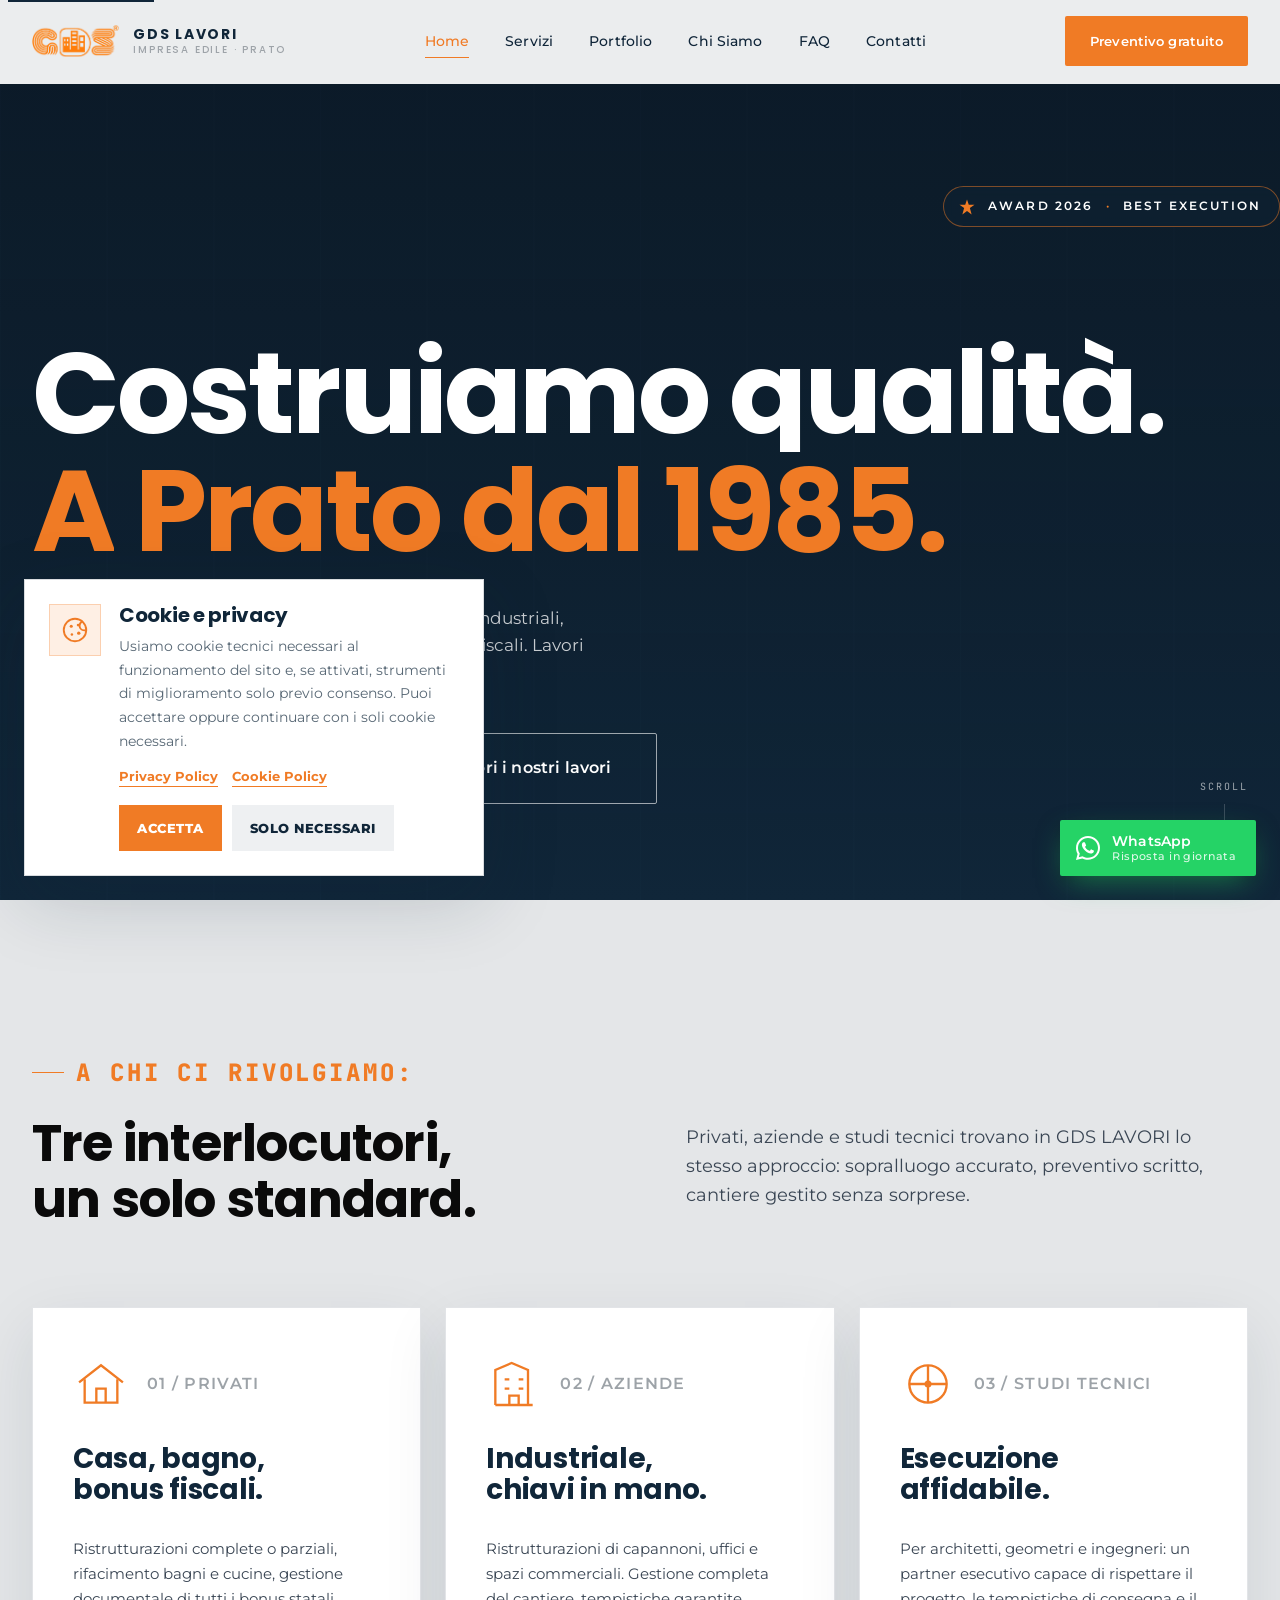
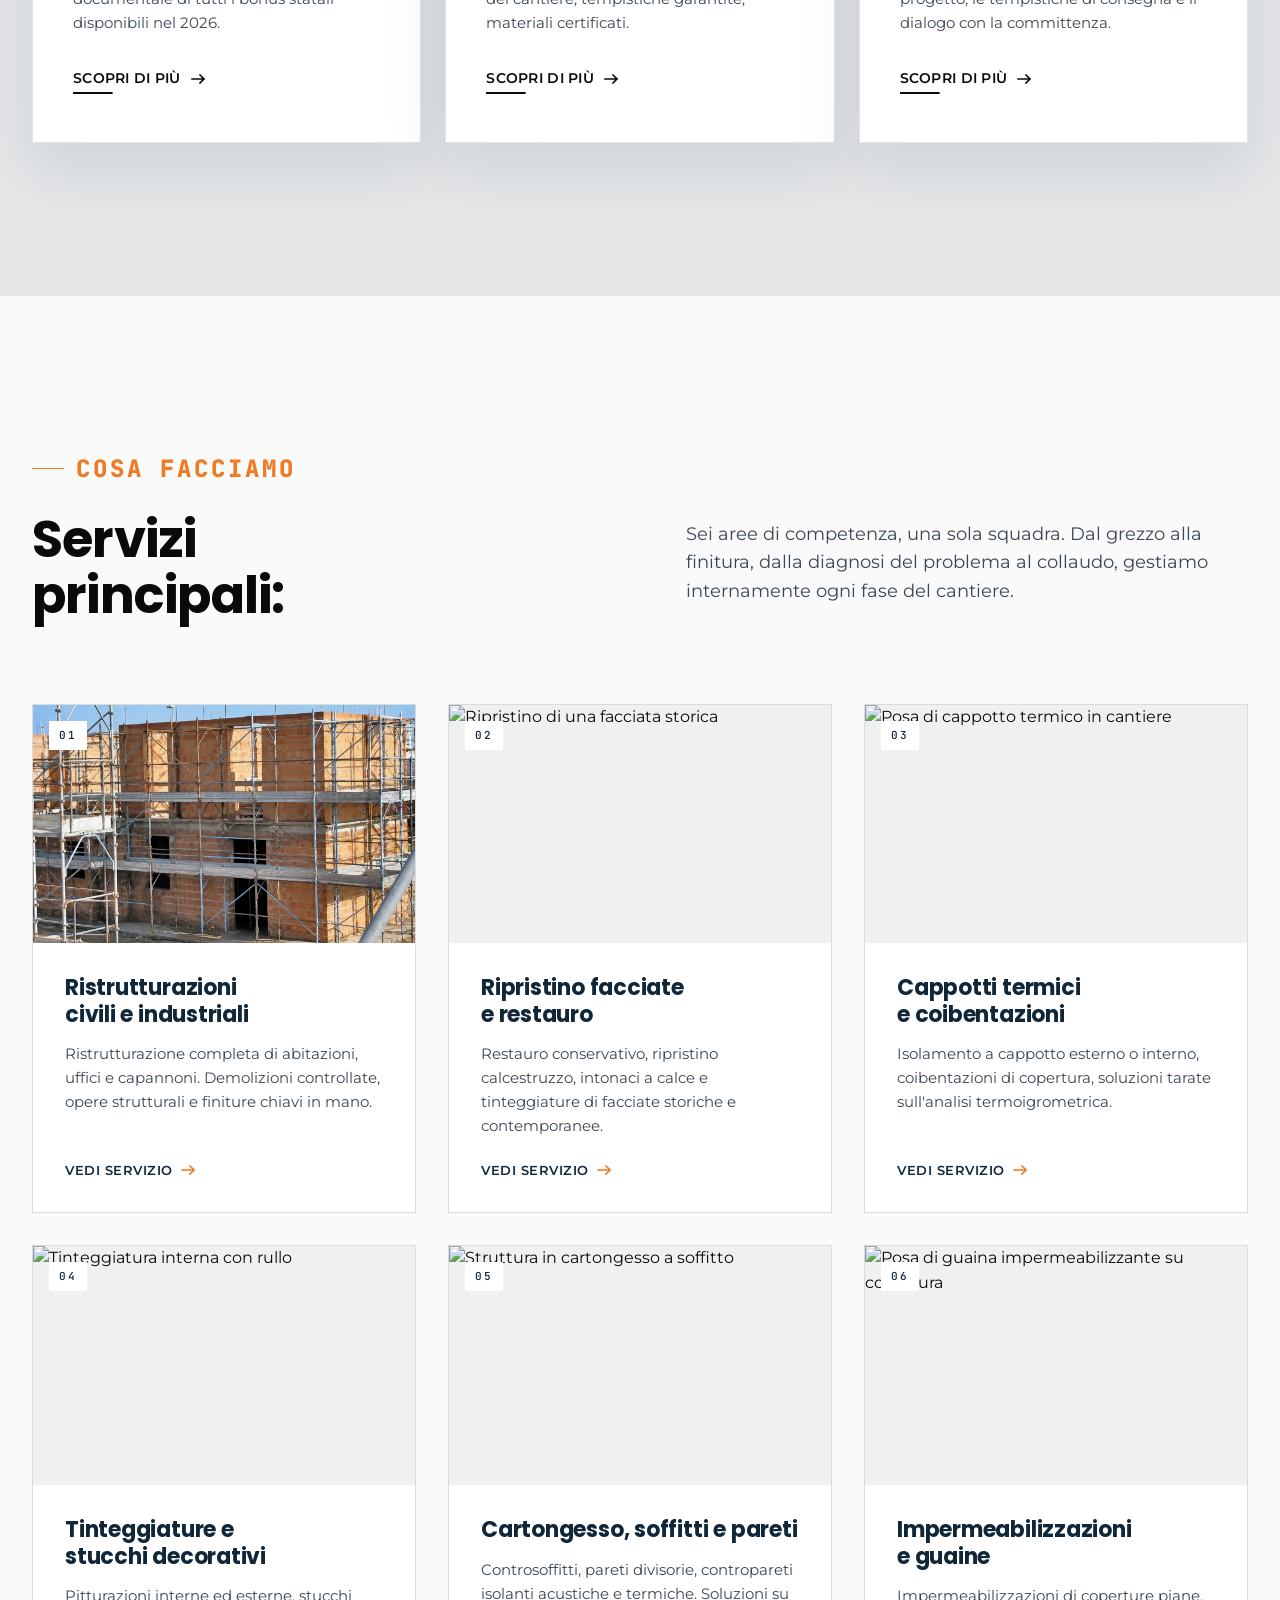
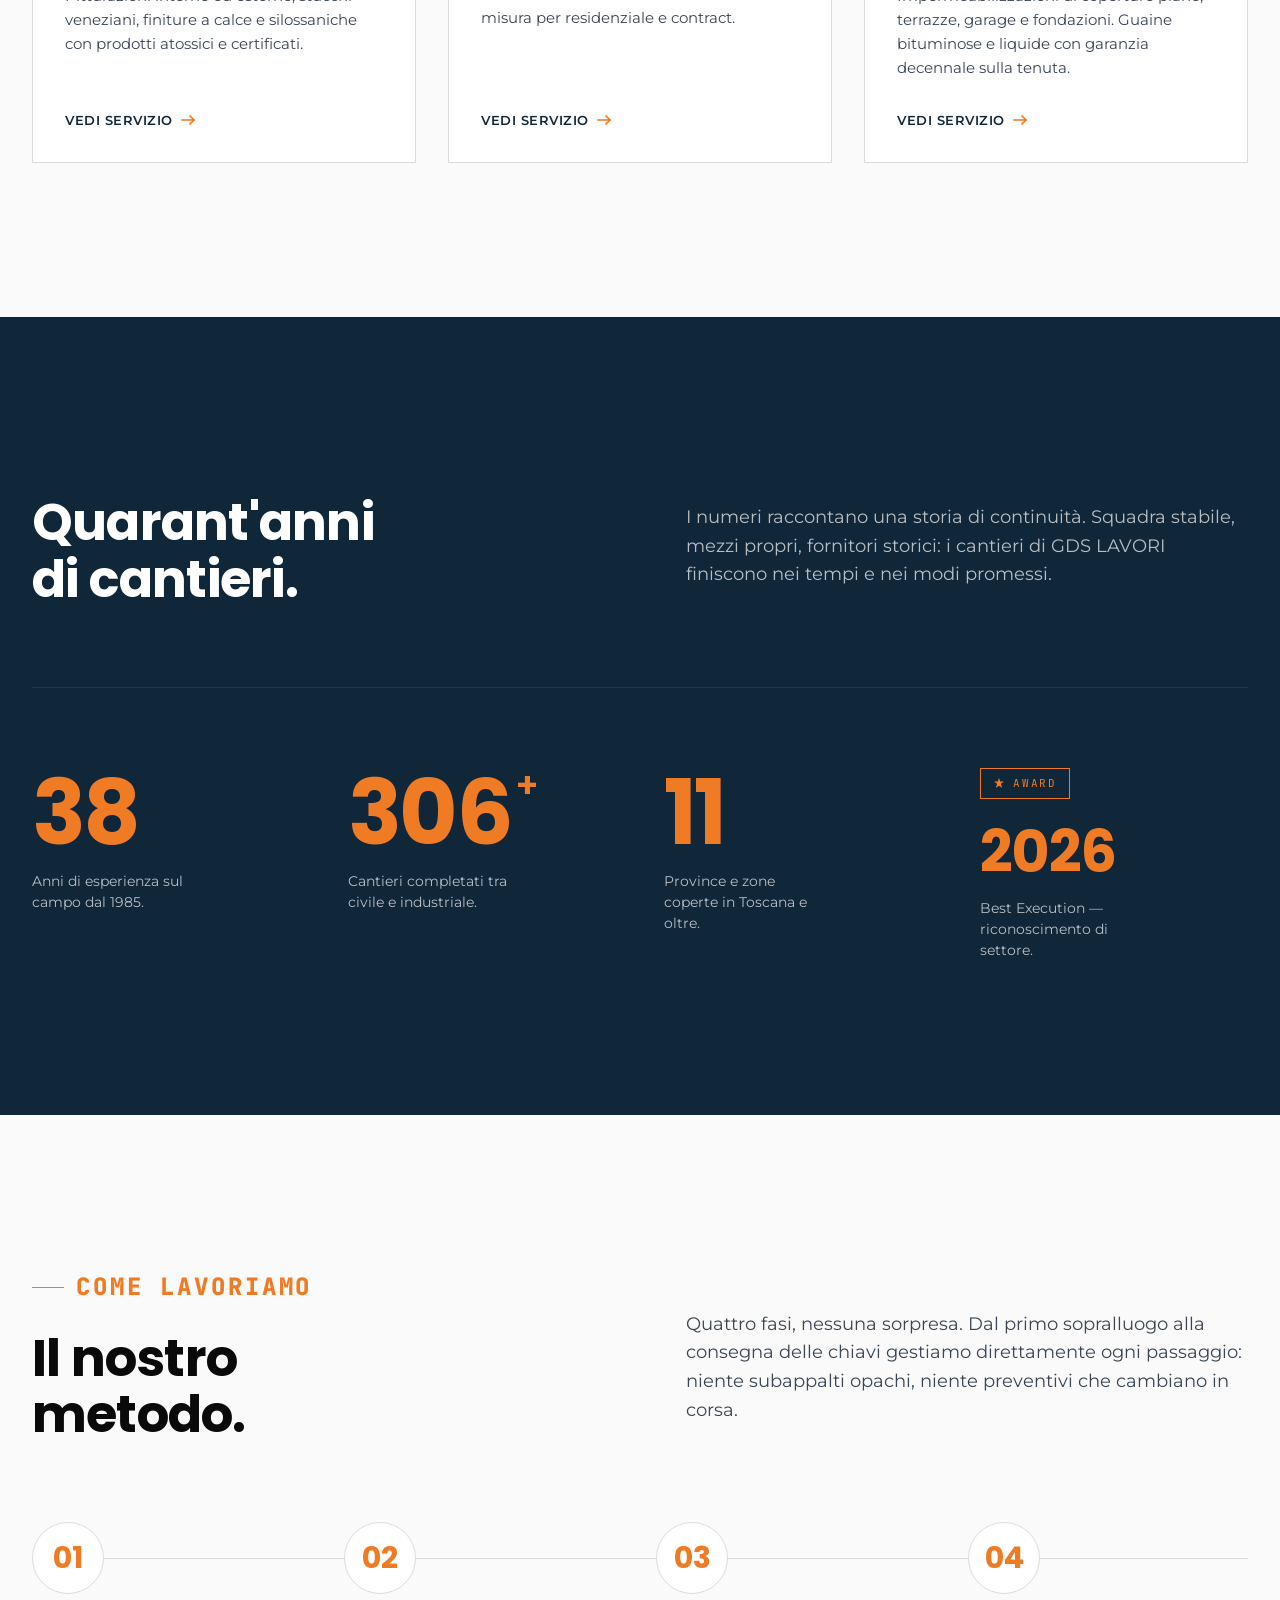
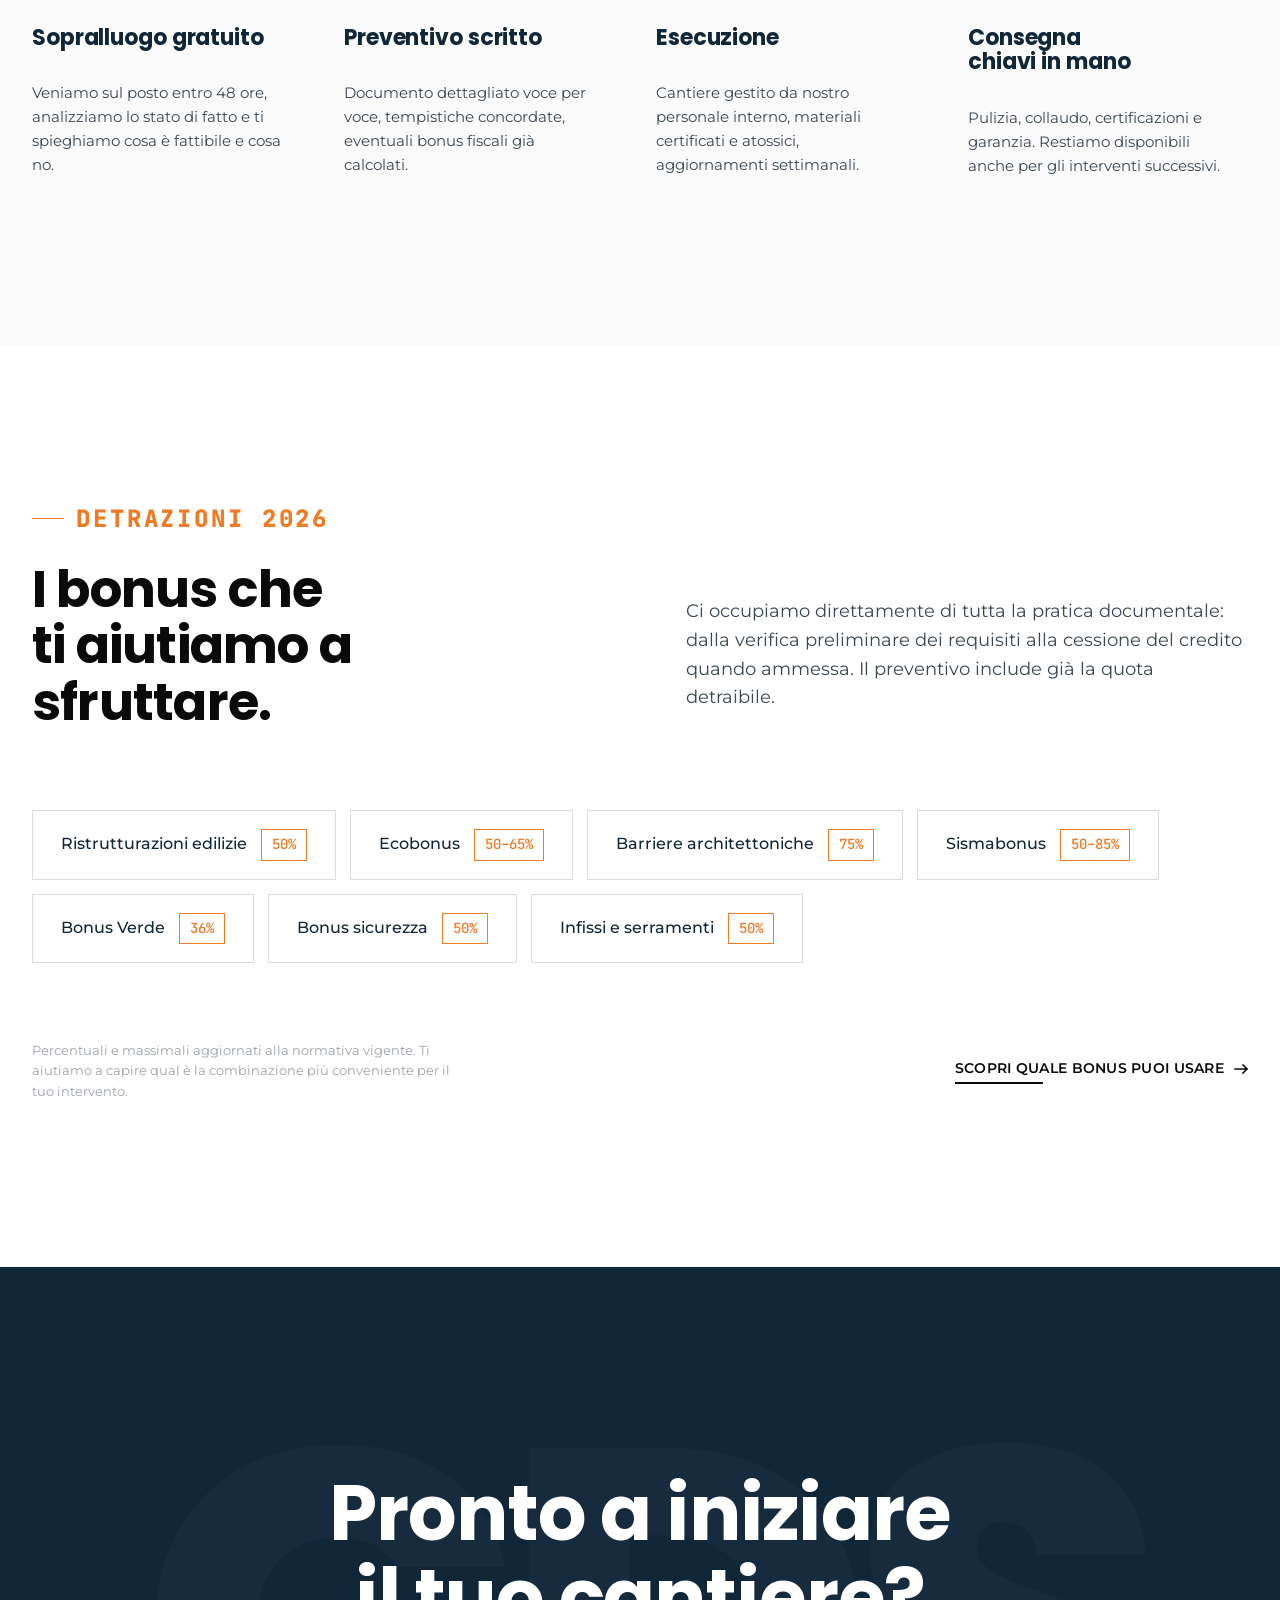
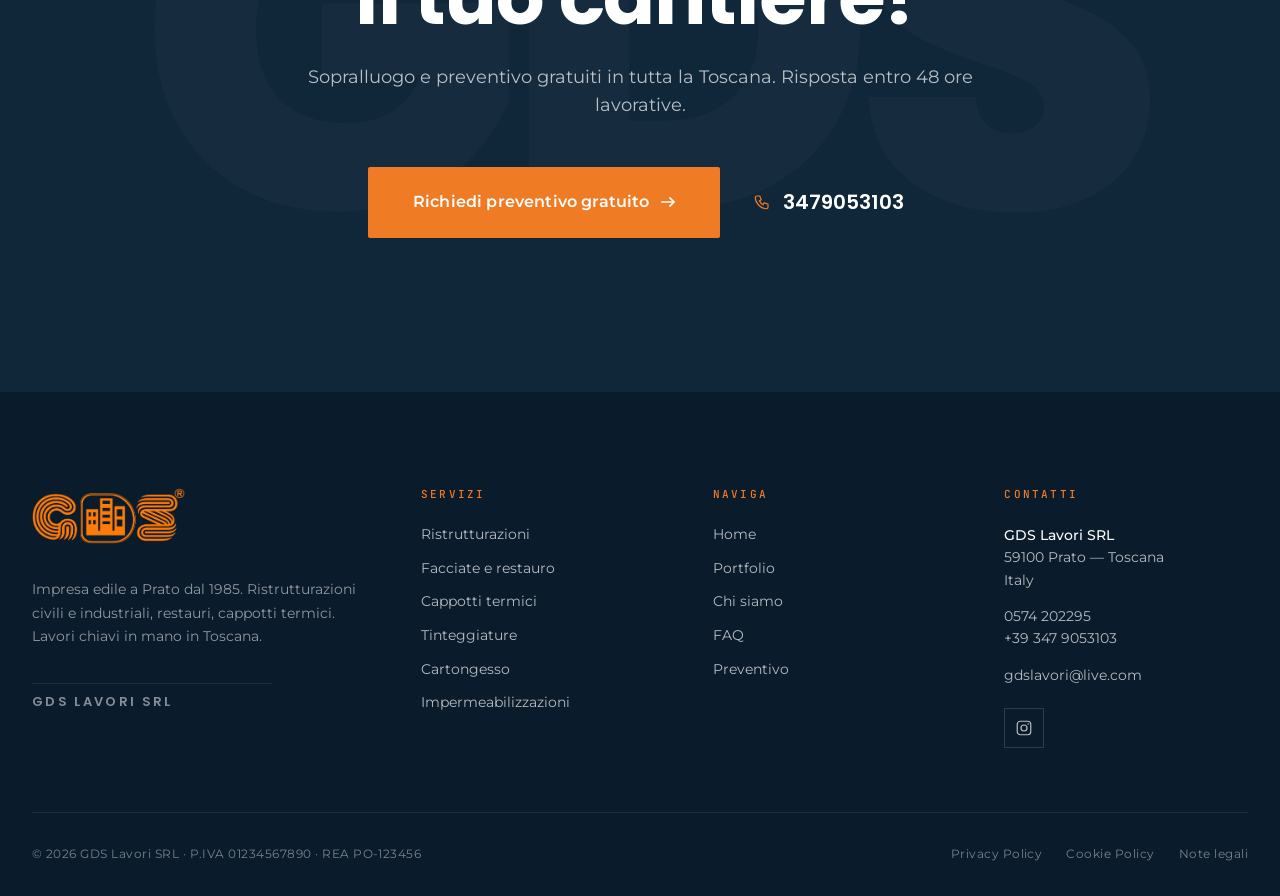
==== commit d915253f: "Update index.html" ====
--- a/index.html
+++ b/index.html
@@ -215,7 +215,7 @@
 
       <a href="servizi.html" class="service">
         <div class="service__img">
-          <img src="https://images.unsplash.com/photo-1503387762-592deb58ef4e?auto=format&fit=crop&w=1400&q=80" alt="Cantiere di ristrutturazione interna" loading="lazy" />
+          <img src="assets/img/servizi-01.jpg" alt="Cantiere di ristrutturazione interna" loading="lazy" />
           <span class="service__num">01</span>
         </div>
         <div class="service__body">
--- a/styles.css
+++ b/styles.css
@@ -1959,3 +1959,31 @@
     display: none !important;
   }
 }
+/* ============ Chi siamo - sezione storia mobile ============ */
+
+@media (max-width: 768px) {
+  .about-history .container {
+    display: flex !important;
+    flex-direction: column !important;
+    gap: 28px !important;
+  }
+
+  .about-history .container > * {
+    width: 100% !important;
+    max-width: 100% !important;
+  }
+
+  .about-history .reveal[style*="aspect-ratio"] {
+    width: 100% !important;
+    max-width: 100% !important;
+    margin: 24px 0 0 0 !important;
+    aspect-ratio: 16 / 10 !important;
+    order: 2 !important;
+  }
+
+  .about-history .reveal[style*="aspect-ratio"] img {
+    width: 100% !important;
+    height: 100% !important;
+    object-fit: cover !important;
+  }
+}
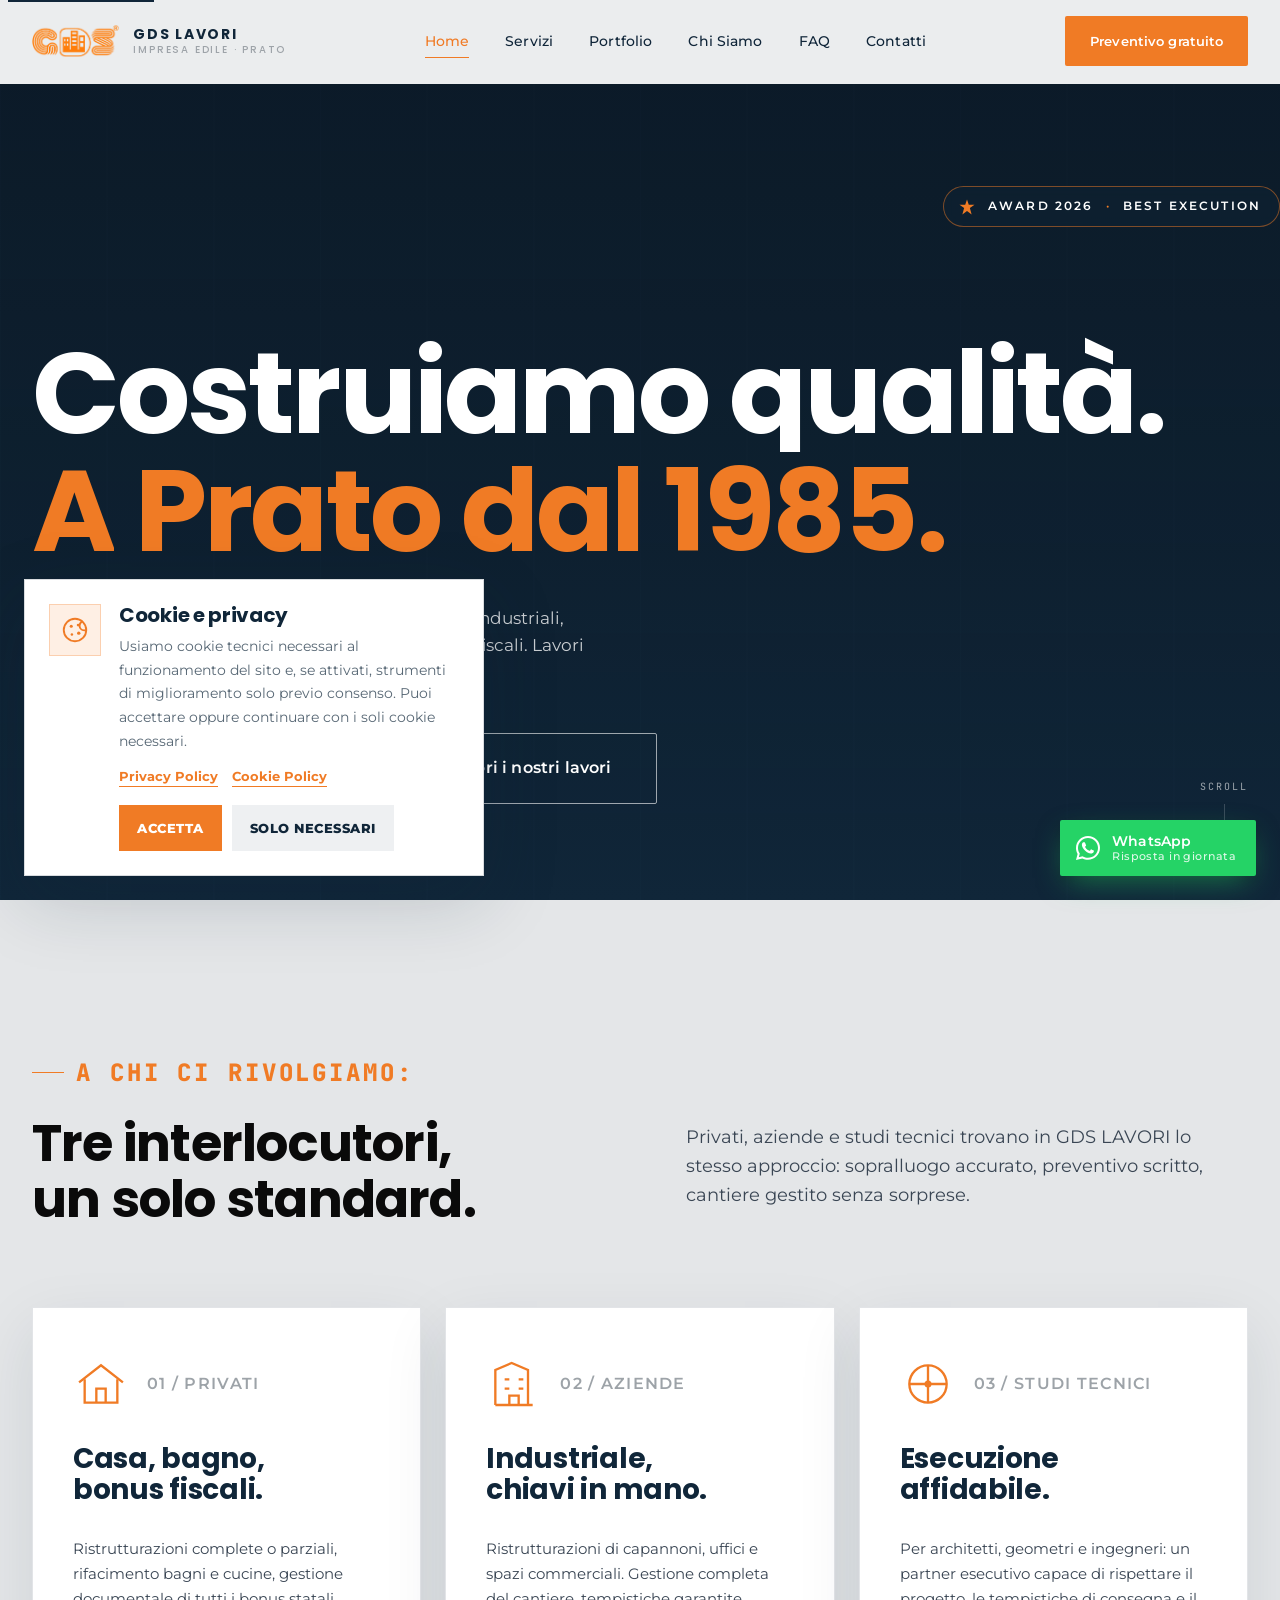
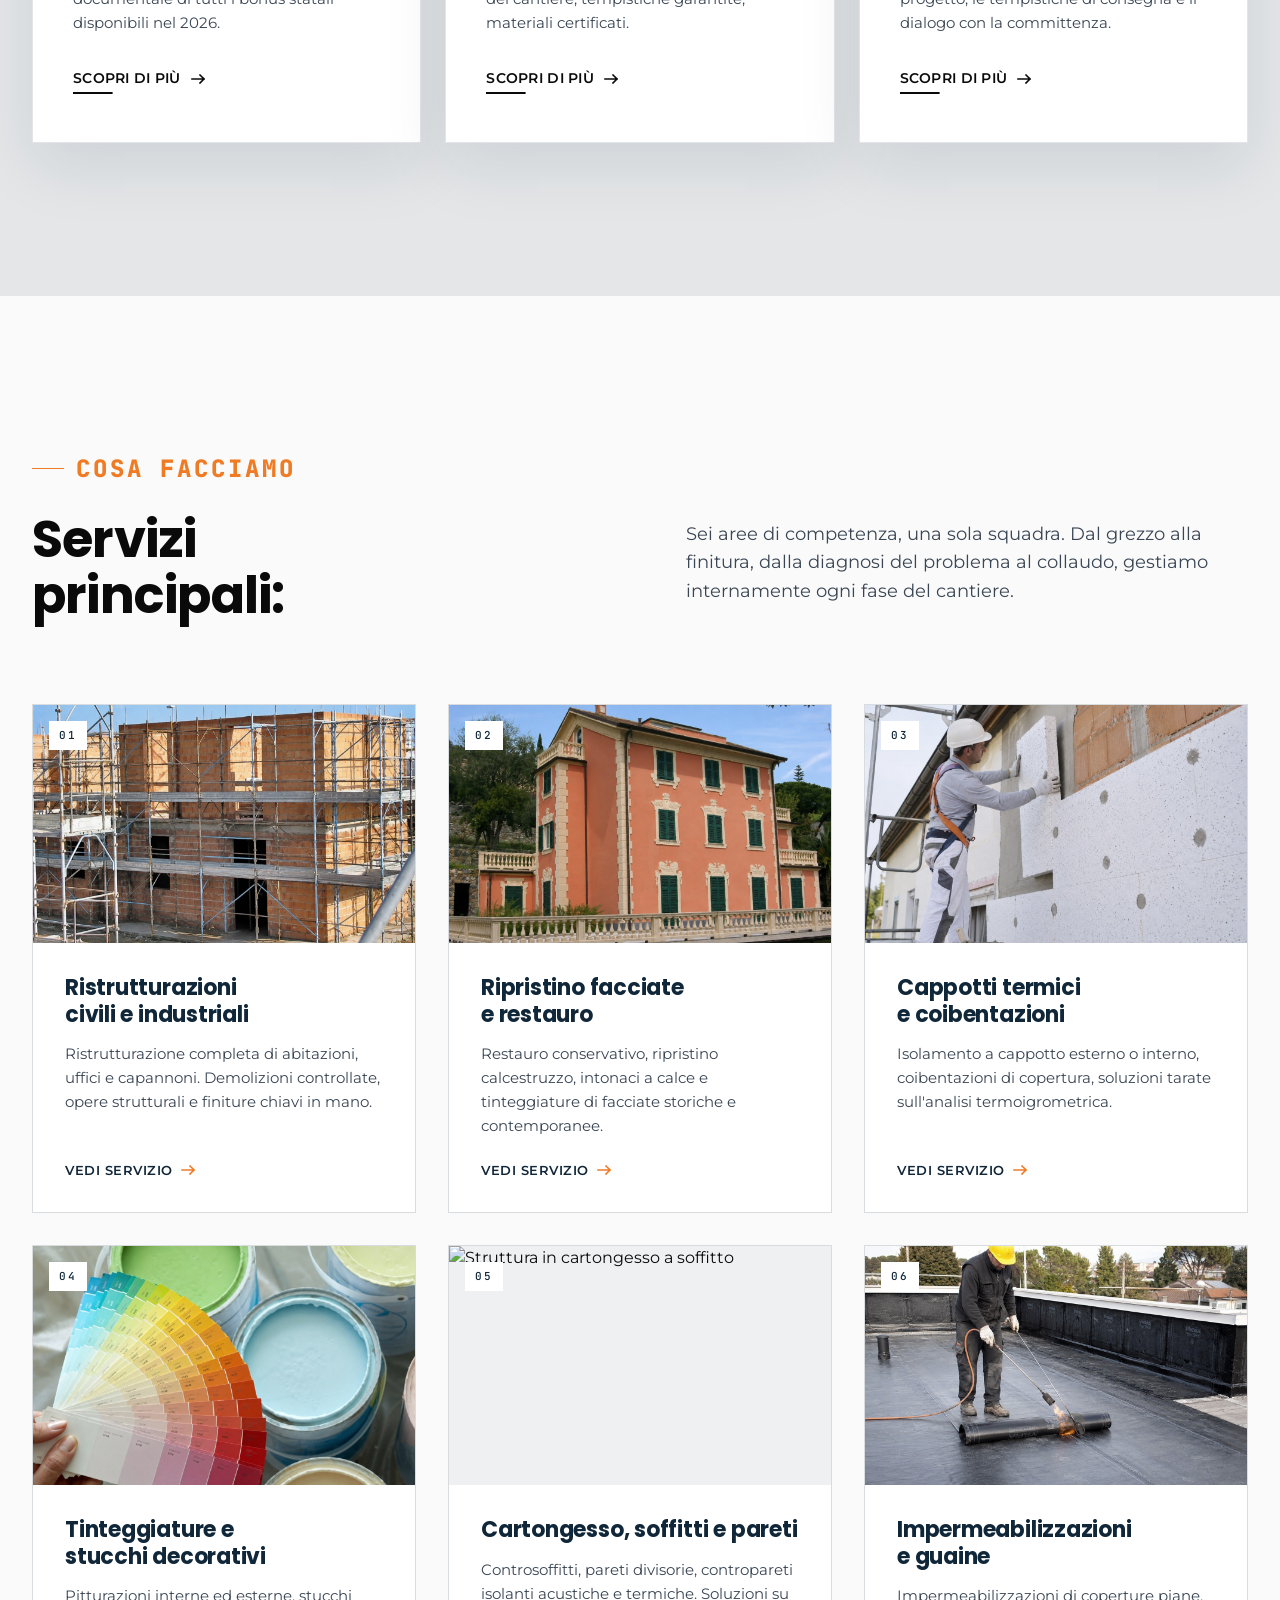
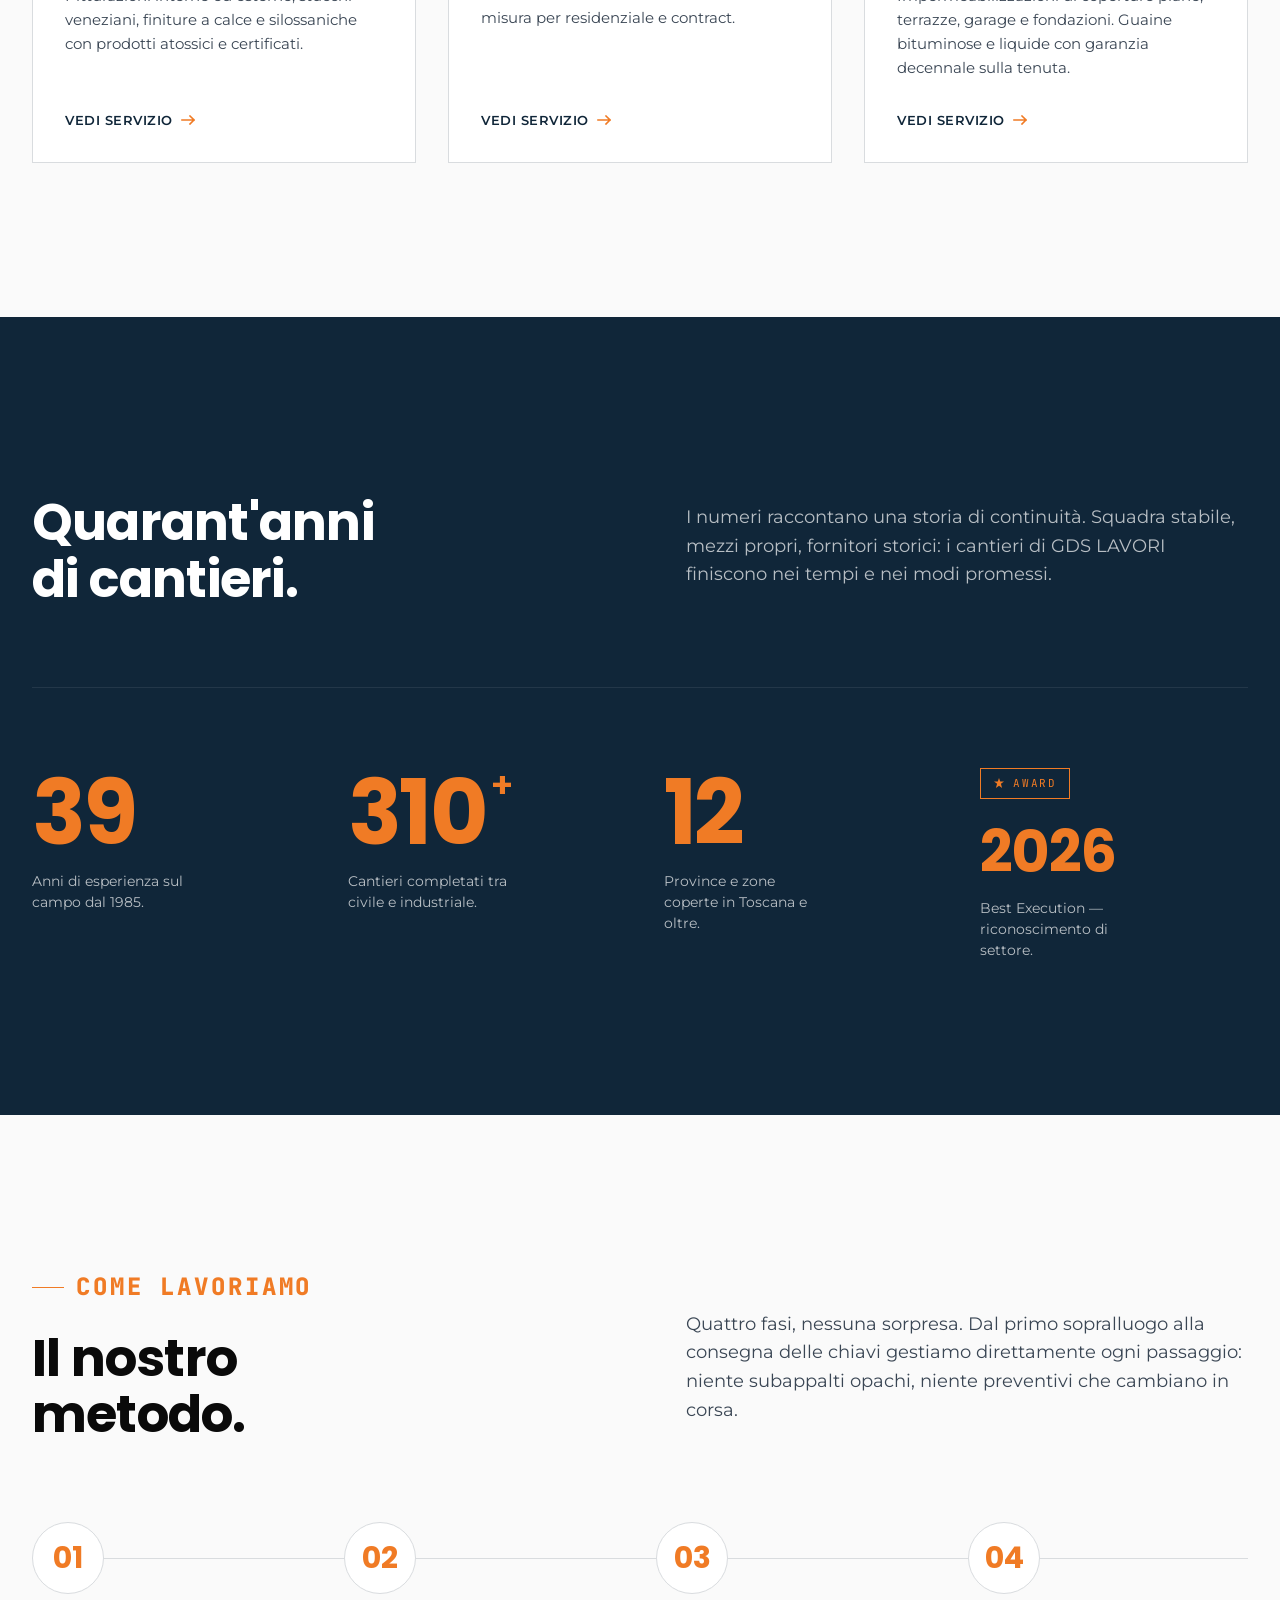
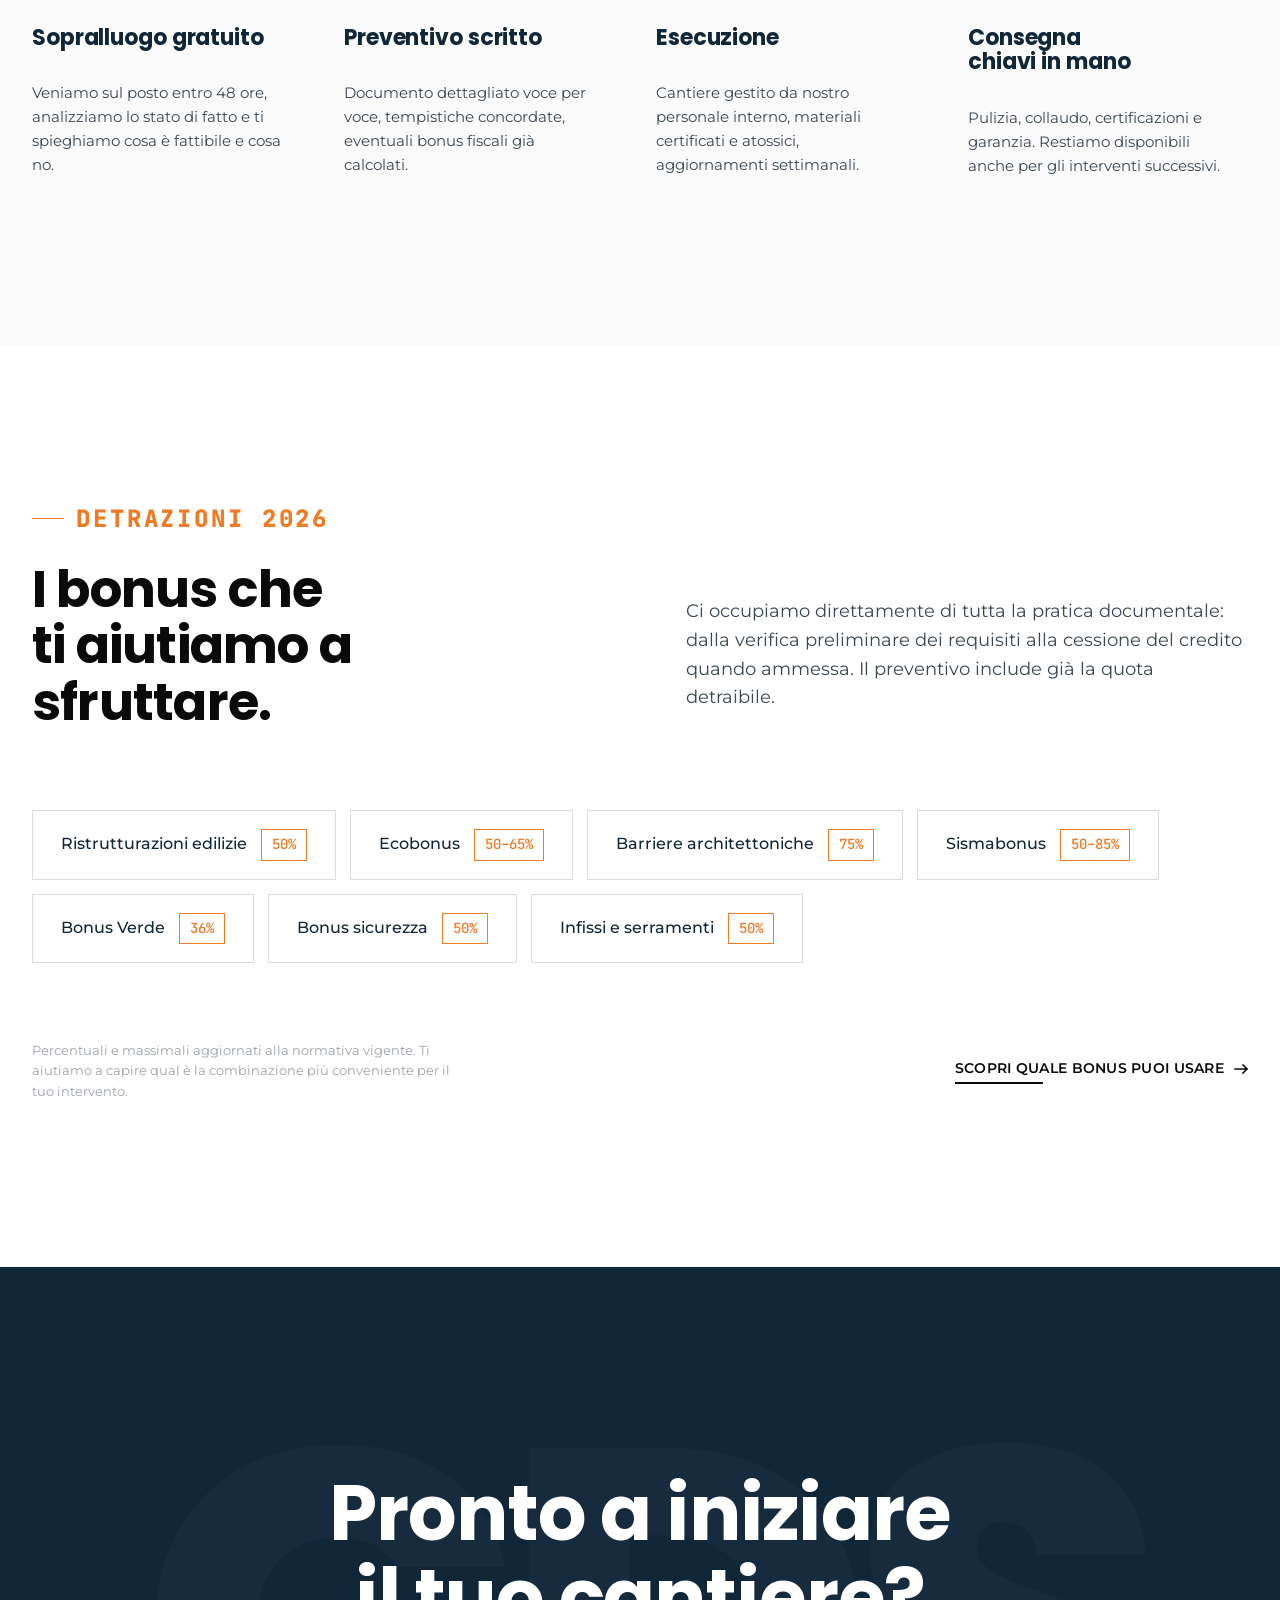
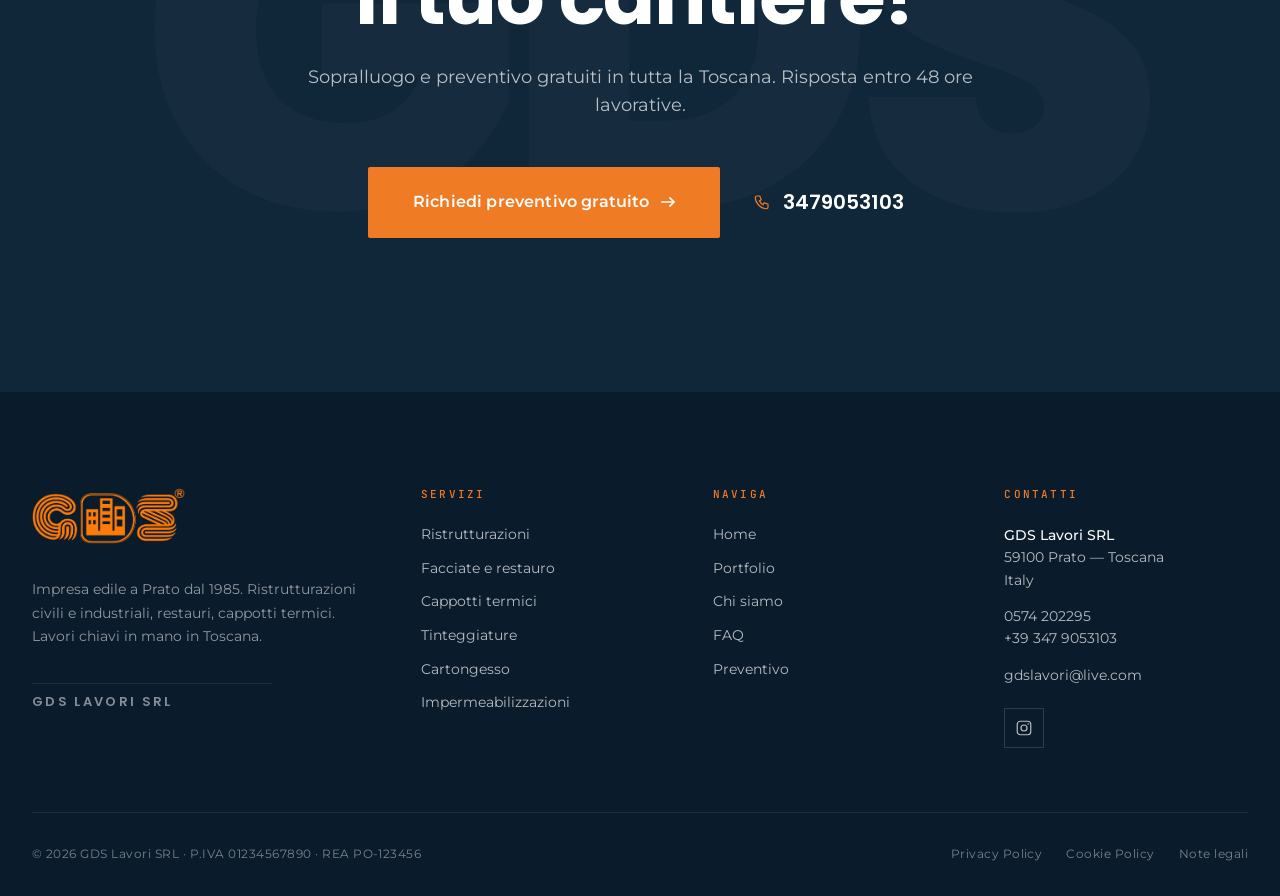
==== commit 81595dce: "Replace Unsplash images with local assets" ====
--- a/index.html
+++ b/index.html
@@ -230,7 +230,7 @@
 
       <a href="servizi.html" class="service">
         <div class="service__img">
-          <img src="https://images.unsplash.com/photo-1545324418-cc1a3fa10c00?auto=format&fit=crop&w=1200&q=80" alt="Ripristino di una facciata storica" loading="lazy" />
+          <img src="assets/img/servizi-02.jpg" alt="Ripristino di una facciata storica" loading="lazy" />
           <span class="service__num">02</span>
         </div>
         <div class="service__body">
@@ -245,7 +245,7 @@
 
       <a href="servizi.html" class="service">
         <div class="service__img">
-          <img src="https://images.unsplash.com/photo-1581094288338-2314dddb7ece?auto=format&fit=crop&w=1200&q=80" alt="Posa di cappotto termico in cantiere" loading="lazy" />
+          <img src="assets/img/servizi-03.jpg" alt="Posa di cappotto termico in cantiere" loading="lazy" />
           <span class="service__num">03</span>
         </div>
         <div class="service__body">
@@ -260,7 +260,7 @@
 
       <a href="servizi.html" class="service">
         <div class="service__img">
-          <img src="https://images.unsplash.com/photo-1562259949-e8e7689d7828?auto=format&fit=crop&w=1200&q=80" alt="Tinteggiatura interna con rullo" loading="lazy" />
+          <img src="assets/img/servizi-04.jpg" alt="Tinteggiatura interna con rullo" loading="lazy" />
           <span class="service__num">04</span>
         </div>
         <div class="service__body">
@@ -275,7 +275,7 @@
 
       <a href="servizi.html" class="service">
         <div class="service__img">
-          <img src="https://images.unsplash.com/photo-1503594384566-461fe158e797?auto=format&fit=crop&w=1200&q=80" alt="Struttura in cartongesso a soffitto" loading="lazy" />
+          <img src="assets/img/servizi-05.jpg" alt="Struttura in cartongesso a soffitto" loading="lazy" />
           <span class="service__num">05</span>
         </div>
         <div class="service__body">
@@ -291,7 +291,7 @@
       <a href="servizi.html" class="service">
         <div class="service__inner">
           <div class="service__img">
-            <img src="https://images.unsplash.com/photo-1504307651254-35680f356dfd?auto=format&fit=crop&w=1600&q=80" alt="Posa di guaina impermeabilizzante su copertura" loading="lazy" />
+            <img src="assets/img/servizi-06.jpg" alt="Posa di guaina impermeabilizzante su copertura" loading="lazy" />
             <span class="service__num">06</span>
           </div>
           <div class="service__body">
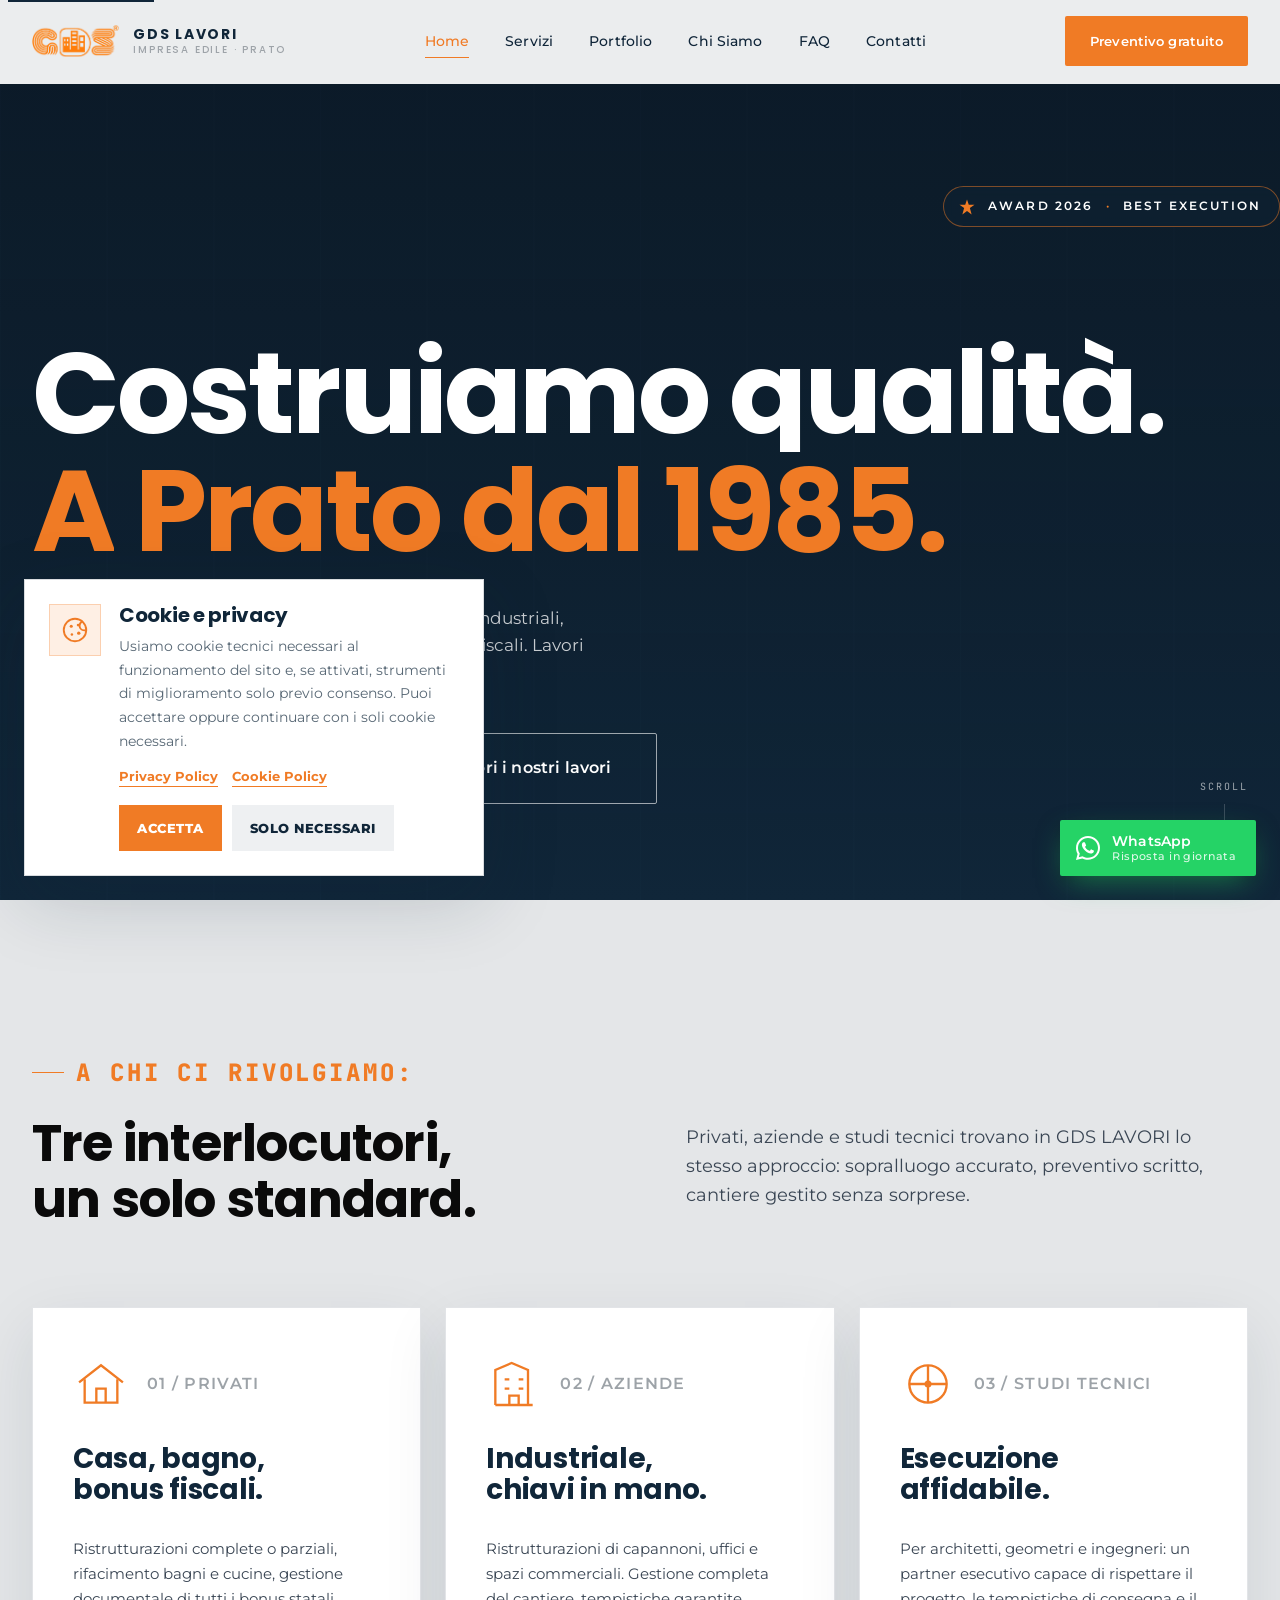
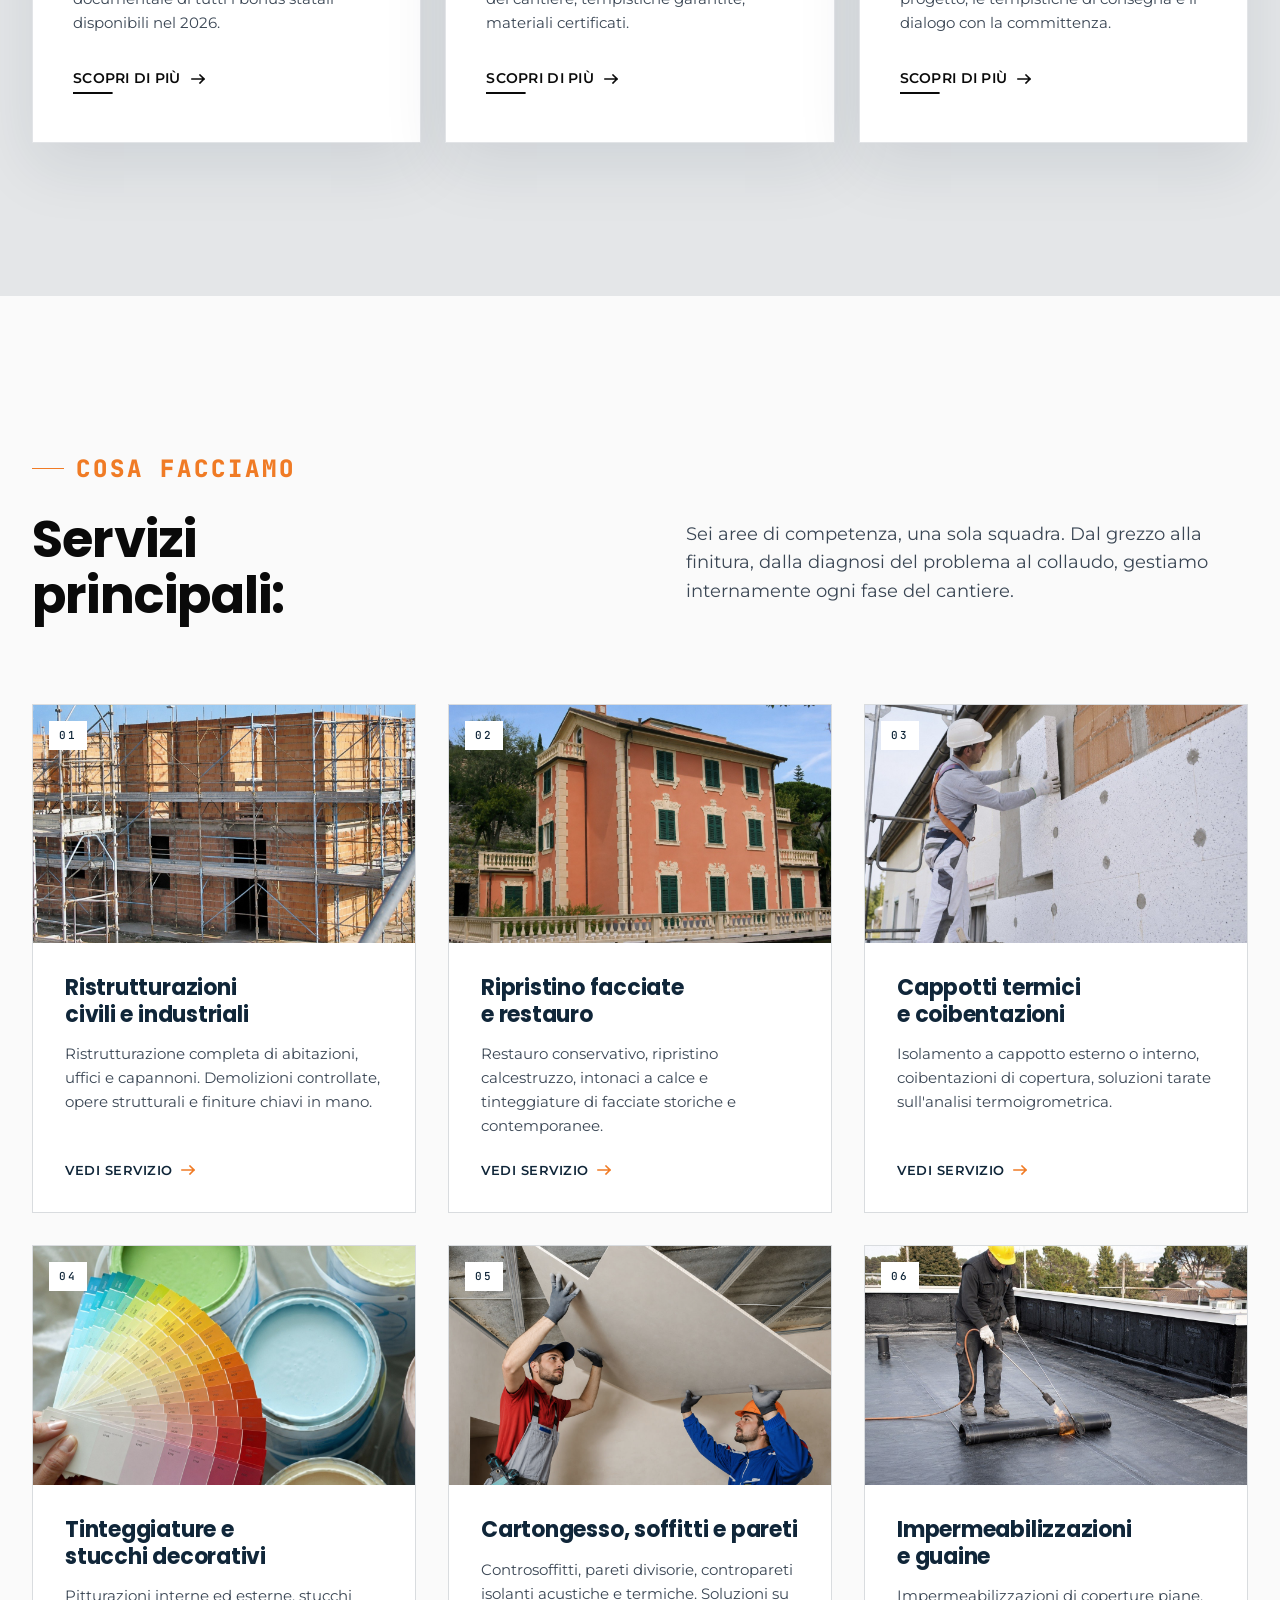
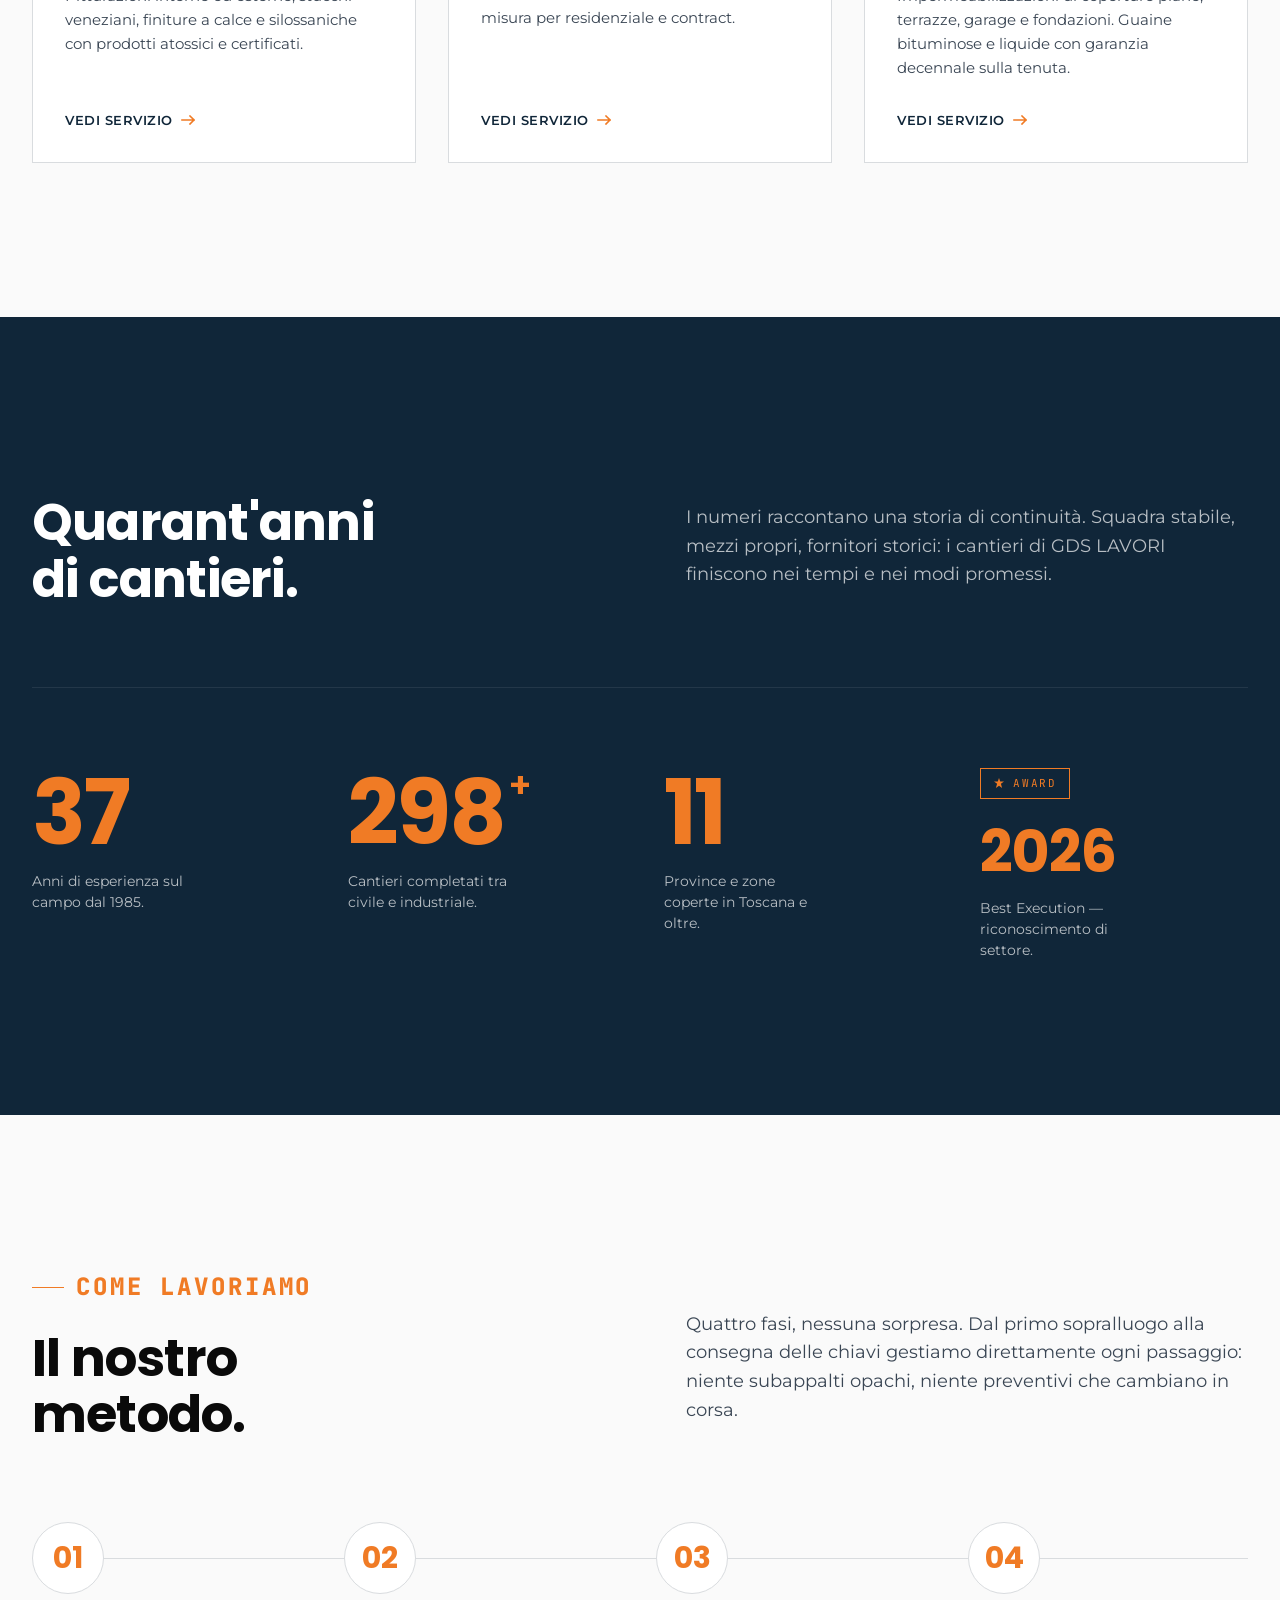
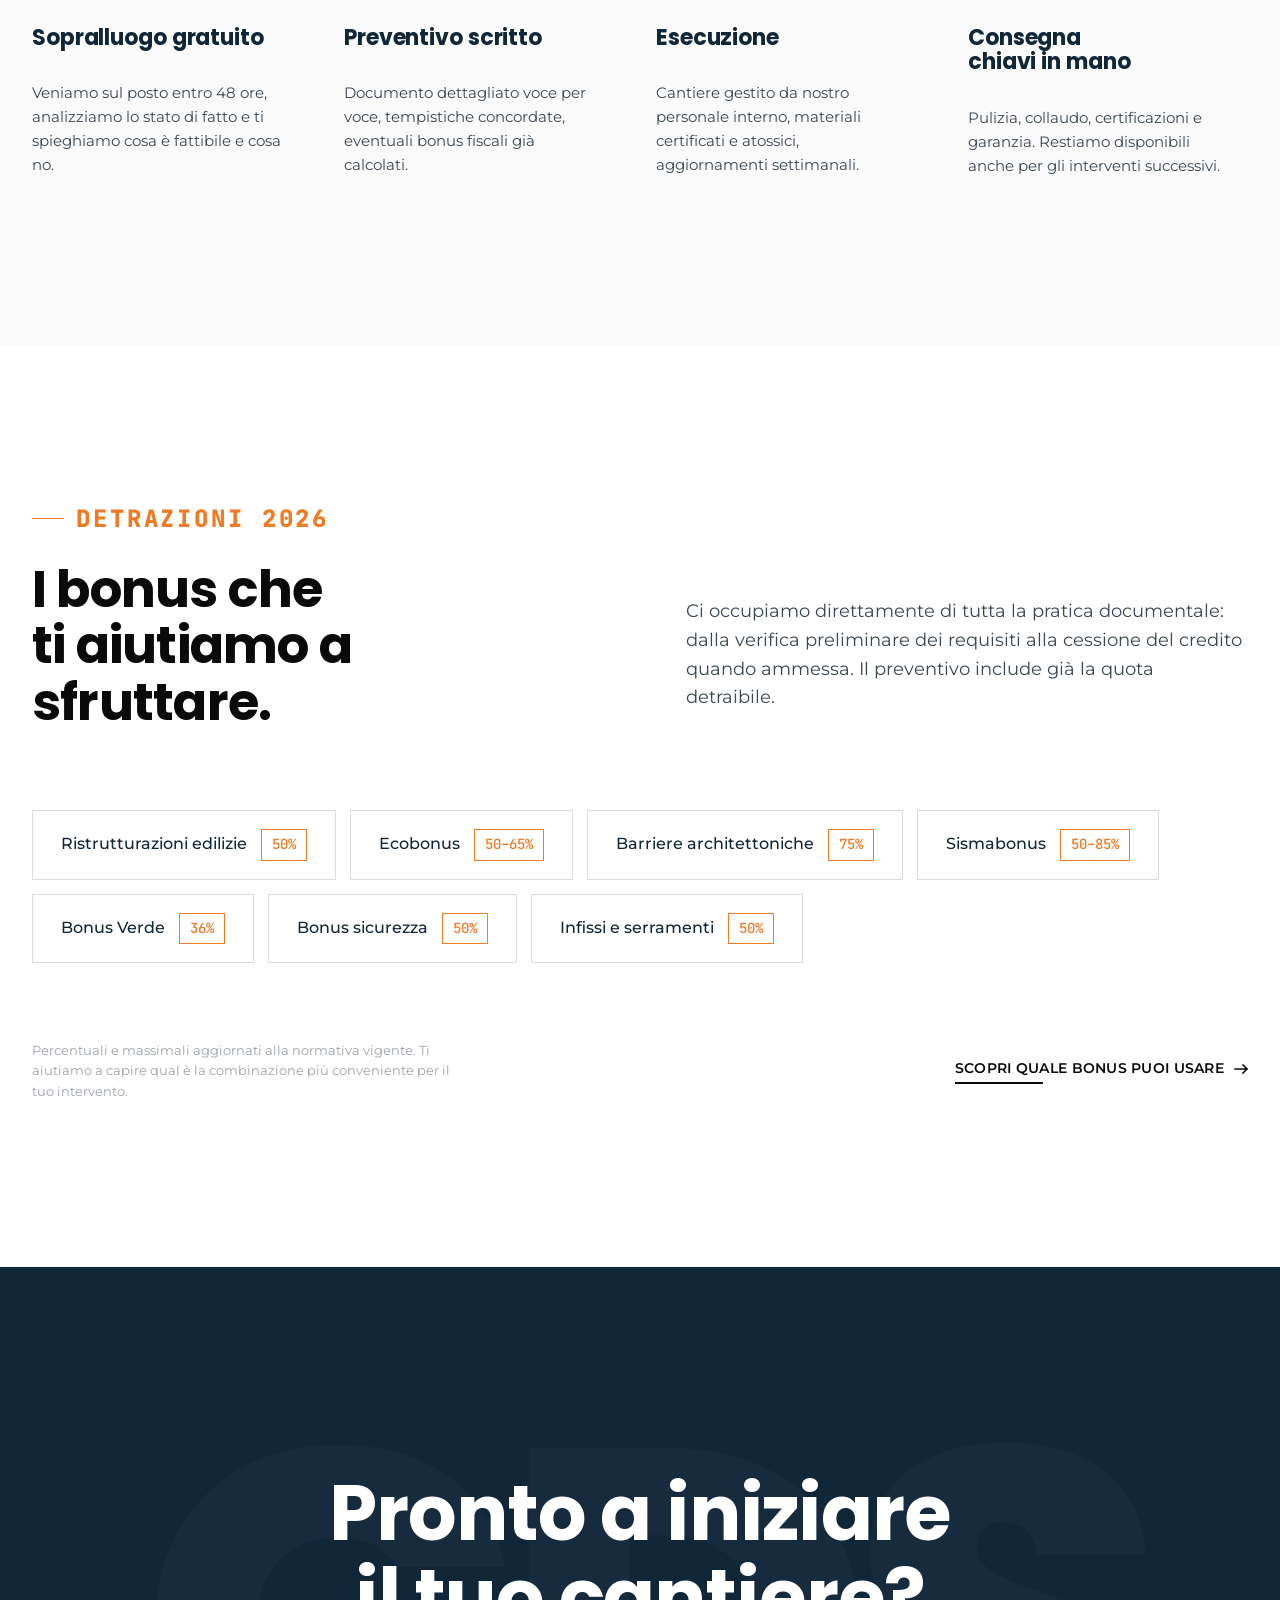
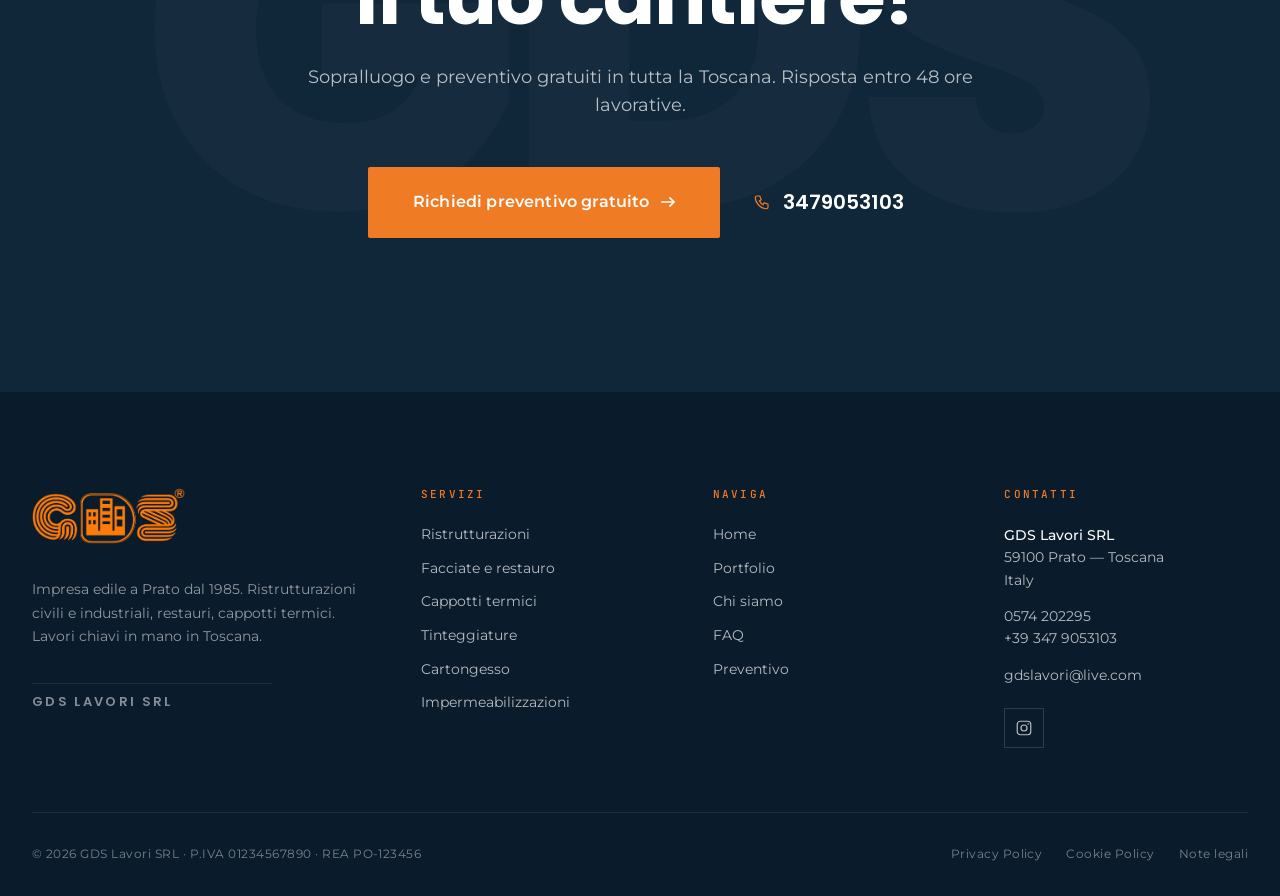
==== commit 2925927e: "chore(seo): home — canonical, OG image, GA4, schema markup        - Add canonical URL    - Complete " ====
--- a/index.html
+++ b/index.html
@@ -6,13 +6,33 @@
 <title>GDS Lavori — Impresa Edile a Prato | Ristrutturazioni in Toscana</title>
 <meta name="description" content="GDS Lavori SRL: impresa edile a Prato specializzata in ristrutturazioni civili e industriali, restauro facciate, cappotti termici e bonus fiscali. Lavori chiavi in mano in tutta la Toscana." />
 <meta name="theme-color" content="#102639" /> 
+<link rel="canonical" href="https://gdslavori.it/" />
+<!-- Google Analytics 4 -->
+<script async src="https://www.googletagmanager.com/gtag/js?id=G-F5SQ826FX3"></script>
+<script>
+  window.dataLayer = window.dataLayer || [];
+  function gtag(){dataLayer.push(arguments);}
+  gtag('js', new Date());
+  gtag('config', 'G-F5SQ826FX3');
+</script>
 
 <!-- Open Graph -->
 <meta property="og:type" content="website" />
-<meta property="og:title" content="GDS Lavori — Impresa Edile a Prato" />
-<meta property="og:description" content="Ristrutturazioni civili e industriali, restauri, cappotti termici. Lavori chiavi in mano in Toscana." />
+<meta property="og:url" content="https://gdslavori.it/" />
+<meta property="og:site_name" content="GDS Lavori" />
+<meta property="og:title" content="GDS Lavori — Impresa Edile a Prato dal 1985" />
+<meta property="og:description" content="Ristrutturazioni civili e industriali, restauri, cappotti termici, gestione bonus fiscali. Lavori chiavi in mano in tutta la Toscana." />
 <meta property="og:locale" content="it_IT" />
+<meta property="og:image" content="https://gdslavori.it/assets/og-image.jpg" />
+<meta property="og:image:width" content="1200" />
+<meta property="og:image:height" content="630" />
+<meta property="og:image:alt" content="GDS Lavori — Impresa Edile a Prato dal 1985" />
+
+<!-- Twitter Card -->
 <meta name="twitter:card" content="summary_large_image" />
+<meta name="twitter:title" content="GDS Lavori — Impresa Edile a Prato dal 1985" />
+<meta name="twitter:description" content="Ristrutturazioni, restauri, cappotti termici. Lavori chiavi in mano in Toscana." />
+<meta name="twitter:image" content="https://gdslavori.it/assets/og-image.jpg" />
 
 <!-- Fonts (sostituire con self-hosted al lancio per GDPR) -->
 <link rel="preconnect" href="https://fonts.googleapis.com" />
@@ -24,28 +44,70 @@
 {
   "@context": "https://schema.org",
   "@type": "GeneralContractor",
+  "@id": "https://gdslavori.it/#organization",
   "name": "GDS Lavori SRL",
-  "image": "https://gdslavori.it/assets/logo-gds.png",
-  "url": "https://gdslavori.it",
-  "telephone": "+393479053103",
+  "alternateName": "GDS Lavori",
+  "image": "https://gdslavori.it/assets/logo-gds-trimmed.png",
+  "logo": "https://gdslavori.it/assets/logo-gds-trimmed.png",
+  "url": "https://gdslavori.it/",
+  "telephone": "+390574202295",
   "email": "gdslavori@live.com",
+  "priceRange": "€€",
+  "foundingDate": "1985",
+  "description": "Impresa edile a Prato dal 1985. Ristrutturazioni civili e industriali, restauro di facciate, cappotti termici, gestione bonus fiscali. Lavori chiavi in mano in tutta la Toscana.",
   "address": {
     "@type": "PostalAddress",
     "streetAddress": "Prato",
     "addressLocality": "Prato",
     "postalCode": "59100",
-    "addressRegion": "Toscana",
+    "addressRegion": "PO",
     "addressCountry": "IT"
   },
   "geo": { "@type": "GeoCoordinates", "latitude": 43.8777, "longitude": 11.1023 },
   "areaServed": [
-    { "@type": "AdministrativeArea", "name": "Prato" },
-    { "@type": "AdministrativeArea", "name": "Firenze" },
-    { "@type": "AdministrativeArea", "name": "Pistoia" },
+    { "@type": "City", "name": "Prato" },
+    { "@type": "City", "name": "Montemurlo" },
+    { "@type": "City", "name": "Carmignano" },
+    { "@type": "City", "name": "Poggio a Caiano" },
+    { "@type": "City", "name": "Vaiano" },
+    { "@type": "City", "name": "Firenze" },
+    { "@type": "City", "name": "Pistoia" },
     { "@type": "AdministrativeArea", "name": "Toscana" }
   ],
-  "openingHours": "Mo-Fr 08:00-18:00",
-  "sameAs": ["https://www.instagram.com/gdslavorisrl"]
+  "openingHoursSpecification": [{
+    "@type": "OpeningHoursSpecification",
+    "dayOfWeek": ["Monday","Tuesday","Wednesday","Thursday","Friday"],
+    "opens": "08:00",
+    "closes": "18:00"
+  }],
+  "sameAs": [
+    "https://www.instagram.com/gdslavorisrl"
+  ],
+  "hasOfferCatalog": {
+    "@type": "OfferCatalog",
+    "name": "Servizi GDS Lavori",
+    "itemListElement": [
+      { "@type": "Offer", "itemOffered": { "@type": "Service", "name": "Ristrutturazioni civili e industriali a Prato" } },
+      { "@type": "Offer", "itemOffered": { "@type": "Service", "name": "Ripristino facciate e restauro conservativo" } },
+      { "@type": "Offer", "itemOffered": { "@type": "Service", "name": "Cappotti termici e coibentazioni" } },
+      { "@type": "Offer", "itemOffered": { "@type": "Service", "name": "Tinteggiature e stucchi decorativi" } },
+      { "@type": "Offer", "itemOffered": { "@type": "Service", "name": "Cartongesso, soffitti e pareti" } },
+      { "@type": "Offer", "itemOffered": { "@type": "Service", "name": "Impermeabilizzazioni e guaine" } }
+    ]
+  }
+}
+</script>
+<!-- JSON-LD WebSite -->
+<script type="application/ld+json">
+{
+  "@context": "https://schema.org",
+  "@type": "WebSite",
+  "@id": "https://gdslavori.it/#website",
+  "url": "https://gdslavori.it/",
+  "name": "GDS Lavori",
+  "description": "Impresa edile a Prato dal 1985",
+  "inLanguage": "it-IT",
+  "publisher": { "@id": "https://gdslavori.it/#organization" }
 }
 </script>
 
@@ -59,7 +121,7 @@
 <header class="header" id="site-header">
   <div class="container header__inner">
     <a href="index.html" class="brand" aria-label="GDS Lavori — home">
-      <img class="brand__logo" src="assets/logo-gds-trimmed.png" alt="GDS Lavori" />
+      <img class="brand__logo" src="assets/logo-gds-trimmed.png" alt="GDS Lavori — Impresa Edile a Prato" width="160" height="48" fetchpriority="high" decoding="async" />
       <span class="brand__name">GDS Lavori<small>Impresa Edile · Prato</small></span>
     </a>
 
--- a/styles.css
+++ b/styles.css
@@ -1987,3 +1987,341 @@
     object-fit: cover !important;
   }
 }
+/* ============ Contatti - mappa desktop compatta ============ */
+
+@media (min-width: 769px) {
+  body[data-screen-label="Contatti"] .map {
+    display: block !important;
+    width: min(920px, calc(100% - 96px)) !important;
+    height: 340px !important;
+    margin: 56px auto 72px !important;
+    border: 1px solid rgba(16, 38, 57, 0.12) !important;
+    box-shadow: 0 24px 70px rgba(16, 38, 57, 0.10) !important;
+    background: var(--gray-bg) !important;
+    pointer-events: none !important;
+  }
+}
+/* ================================================================
+   PORTFOLIO v2 — Badge categoria + modale progetto
+   Da appendere alla fine di styles.css
+   ================================================================ */
+
+/* --- Badge categoria sulla card ---------------------------------- */
+.portfolio-all .project{ position:relative; }
+
+.project__badge{
+  position:absolute;
+  top:14px; left:14px;
+  z-index:3;
+  display:inline-block;
+  padding:6px 12px;
+  background:var(--orange);
+  color:#fff;
+  font-family:var(--ff-mono);
+  font-size:10px;
+  font-weight:600;
+  letter-spacing:.18em;
+  text-transform:uppercase;
+  line-height:1;
+  pointer-events:none;
+}
+
+/* --- Stato single/multi sulla card ------------------------------- */
+/* I progetti single-photo non hanno .project__overlay nel markup,
+   quindi non serve nasconderlo: assenza == niente overlay.
+   Aggiungiamo solo una piccola affordance: l'icona zoom in alto a dx
+   sulle card single-photo, per far capire che si può cliccare. */
+.portfolio-all .project:not(:has(.project__overlay))::after{
+  content:"";
+  position:absolute;
+  top:14px; right:14px;
+  width:36px; height:36px;
+  background:rgba(16,38,57,.78) url("data:image/svg+xml;charset=utf-8,%3Csvg xmlns='http://www.w3.org/2000/svg' viewBox='0 0 24 24' fill='none' stroke='%23fff' stroke-width='1.8'%3E%3Ccircle cx='11' cy='11' r='6'/%3E%3Cpath d='M20 20l-4-4M9 11h4M11 9v4'/%3E%3C/svg%3E") center / 18px no-repeat;
+  opacity:0;
+  transition:opacity .3s var(--ease-out);
+  z-index:3;
+  pointer-events:none;
+}
+.portfolio-all .project:not(:has(.project__overlay)):hover::after{ opacity:1; }
+
+/* Fallback per browser che non supportano :has() — mostriamo zoom sempre,
+   meglio una piccola affordance fissa che niente */
+@supports not selector(:has(*)){
+  .portfolio-all .project:not([data-photos="1"])::after{ display:none; }
+}
+
+/* --- Override sulla zona: adesso include anche l'anno ------------ */
+.project__zone{
+  font-family:var(--ff-mono);
+  font-size:11px;
+  letter-spacing:.16em;
+  text-transform:uppercase;
+  color:var(--gray);
+}
+
+/* --- Hover sulla card più "fisico" ------------------------------- */
+.portfolio-all .project{
+  transition:transform .35s var(--ease-out);
+}
+.portfolio-all .project:hover{
+  transform:translateY(-4px);
+}
+
+/* ================================================================
+   PROJECT MODAL — usata per multi-foto E per lightbox single-foto
+   ================================================================ */
+
+.pmodal{
+  position:fixed;
+  inset:0;
+  z-index:200;
+  background:rgba(8,18,28,.92);
+  backdrop-filter:blur(6px);
+  -webkit-backdrop-filter:blur(6px);
+  display:none;
+  opacity:0;
+  transition:opacity .3s var(--ease-out);
+  overflow-y:auto;
+  -webkit-overflow-scrolling:touch;
+}
+.pmodal.is-open{ display:block; }
+.pmodal.is-visible{ opacity:1; }
+body.pmodal-lock{ overflow:hidden; }
+
+.pmodal__close{
+  position:fixed;
+  top:24px; right:24px;
+  z-index:5;
+  width:48px; height:48px;
+  display:flex; align-items:center; justify-content:center;
+  background:rgba(255,255,255,.08);
+  border:1px solid rgba(255,255,255,.15);
+  color:#fff;
+  cursor:pointer;
+  transition:background .2s ease, border-color .2s ease, transform .2s ease;
+}
+.pmodal__close:hover{
+  background:var(--orange);
+  border-color:var(--orange);
+  transform:rotate(90deg);
+}
+.pmodal__close svg{ width:20px; height:20px; }
+
+.pmodal__inner{
+  min-height:100%;
+  display:grid;
+  grid-template-columns:1.6fr 1fr;
+  gap:0;
+  align-items:stretch;
+}
+
+/* Su single-photo nascondiamo il pannello info: lo gestisce JS via class */
+.pmodal--single .pmodal__inner{ grid-template-columns:1fr; }
+.pmodal--single .pmodal__info{ display:none; }
+.pmodal--single .pmodal__thumbs{ display:none; }
+.pmodal--single .pmodal__nav{ display:none; }
+.pmodal--single .pmodal__counter{ display:none; }
+
+/* --- Gallery side ------------------------------------------------ */
+.pmodal__gallery{
+  position:relative;
+  background:#0a1722;
+  display:flex;
+  flex-direction:column;
+  min-height:100vh;
+}
+.pmodal--single .pmodal__gallery{ min-height:100vh; }
+
+.pmodal__stage{
+  position:relative;
+  flex:1;
+  display:flex;
+  align-items:center;
+  justify-content:center;
+  padding:64px 56px 24px;
+  overflow:hidden;
+}
+.pmodal__photo{
+  max-width:100%;
+  max-height:calc(100vh - 200px);
+  width:auto;
+  height:auto;
+  object-fit:contain;
+  display:block;
+  box-shadow:0 30px 80px -20px rgba(0,0,0,.6);
+}
+.pmodal--single .pmodal__stage{
+  padding:80px 40px;
+}
+.pmodal--single .pmodal__photo{
+  max-height:calc(100vh - 160px);
+}
+
+/* Nav arrows */
+.pmodal__nav{
+  position:absolute;
+  top:50%;
+  transform:translateY(-50%);
+  width:48px; height:48px;
+  display:flex; align-items:center; justify-content:center;
+  background:rgba(255,255,255,.08);
+  border:1px solid rgba(255,255,255,.15);
+  color:#fff;
+  cursor:pointer;
+  transition:background .2s ease, border-color .2s ease;
+  z-index:2;
+}
+.pmodal__nav:hover{
+  background:var(--orange);
+  border-color:var(--orange);
+}
+.pmodal__nav svg{ width:22px; height:22px; }
+.pmodal__nav--prev{ left:12px; }
+.pmodal__nav--next{ right:12px; }
+
+.pmodal__counter{
+  position:absolute;
+  top:24px; left:24px;
+  font-family:var(--ff-mono);
+  font-size:11px;
+  letter-spacing:.18em;
+  text-transform:uppercase;
+  color:rgba(255,255,255,.6);
+  padding:6px 12px;
+  background:rgba(255,255,255,.06);
+  border:1px solid rgba(255,255,255,.12);
+}
+
+/* Thumbs strip */
+.pmodal__thumbs{
+  display:flex;
+  gap:10px;
+  padding:16px 24px 24px;
+  overflow-x:auto;
+  scrollbar-width:thin;
+  scrollbar-color:rgba(255,255,255,.2) transparent;
+}
+.pmodal__thumbs::-webkit-scrollbar{ height:6px; }
+.pmodal__thumbs::-webkit-scrollbar-track{ background:transparent; }
+.pmodal__thumbs::-webkit-scrollbar-thumb{ background:rgba(255,255,255,.2); }
+
+.pmodal__thumb{
+  flex:0 0 80px;
+  width:80px;
+  height:60px;
+  padding:0;
+  border:1.5px solid transparent;
+  background:#000;
+  cursor:pointer;
+  opacity:.55;
+  transition:opacity .2s ease, border-color .2s ease;
+}
+.pmodal__thumb img{
+  width:100%; height:100%; object-fit:cover; display:block;
+}
+.pmodal__thumb:hover{ opacity:.85; }
+.pmodal__thumb.is-active{
+  opacity:1;
+  border-color:var(--orange);
+}
+
+/* --- Info side (multi-foto only) -------------------------------- */
+.pmodal__info{
+  background:#fff;
+  padding:80px 56px 56px;
+  display:flex;
+  flex-direction:column;
+  gap:20px;
+  color:var(--ink);
+}
+.pmodal__cat{
+  margin-bottom:8px;
+  color:var(--orange);
+}
+.pmodal__title{
+  font-family:var(--ff-display);
+  font-weight:700;
+  font-size:clamp(28px, 2.6vw, 38px);
+  line-height:1.15;
+  letter-spacing:-.015em;
+  color:var(--navy);
+  margin:0;
+  text-wrap:balance;
+}
+.pmodal__meta{
+  font-family:var(--ff-mono);
+  font-size:12px;
+  letter-spacing:.14em;
+  text-transform:uppercase;
+  color:var(--gray);
+  margin:0;
+  padding-bottom:24px;
+  border-bottom:1px solid var(--gray-light);
+}
+.pmodal__desc{
+  font-size:16px;
+  line-height:1.7;
+  color:#3a4654;
+  flex:1;
+}
+.pmodal__desc p{ margin:0 0 16px; }
+.pmodal__cta{
+  align-self:flex-start;
+  margin-top:auto;
+}
+
+/* --- Mobile ----------------------------------------------------- */
+@media (max-width:960px){
+  .pmodal__inner{ grid-template-columns:1fr; }
+  .pmodal__gallery{ min-height:auto; }
+  .pmodal__stage{
+    padding:64px 16px 16px;
+  }
+  .pmodal__photo{
+    max-height:60vh;
+  }
+  .pmodal--single .pmodal__photo{ max-height:80vh; }
+  .pmodal__info{
+    padding:40px 24px 56px;
+  }
+  .pmodal__close{
+    top:12px; right:12px;
+    width:40px; height:40px;
+  }
+  .pmodal__nav{
+    width:40px; height:40px;
+  }
+  .pmodal__nav--prev{ left:6px; }
+  .pmodal__nav--next{ right:6px; }
+  .pmodal__counter{
+    top:14px; left:14px;
+    font-size:10px;
+  }
+}
+
+@media (prefers-reduced-motion:reduce){
+  .pmodal{ transition:none; }
+  .pmodal__close:hover{ transform:none; }
+}
+/* ============ Portfolio - rimozione riferimenti località/anno ============ */
+
+.pmodal__meta {
+  display: none !important;
+}
+
+.portfolio-all .project__zone,
+.portfolio-all .project__meta,
+.portfolio-all .project__location,
+.portfolio-all .project__date {
+  display: none !important;
+}
+
+.portfolio-all .project__caption {
+  display: block !important;
+}
+
+.portfolio-all .project__title {
+  display: block !important;
+}
+
+
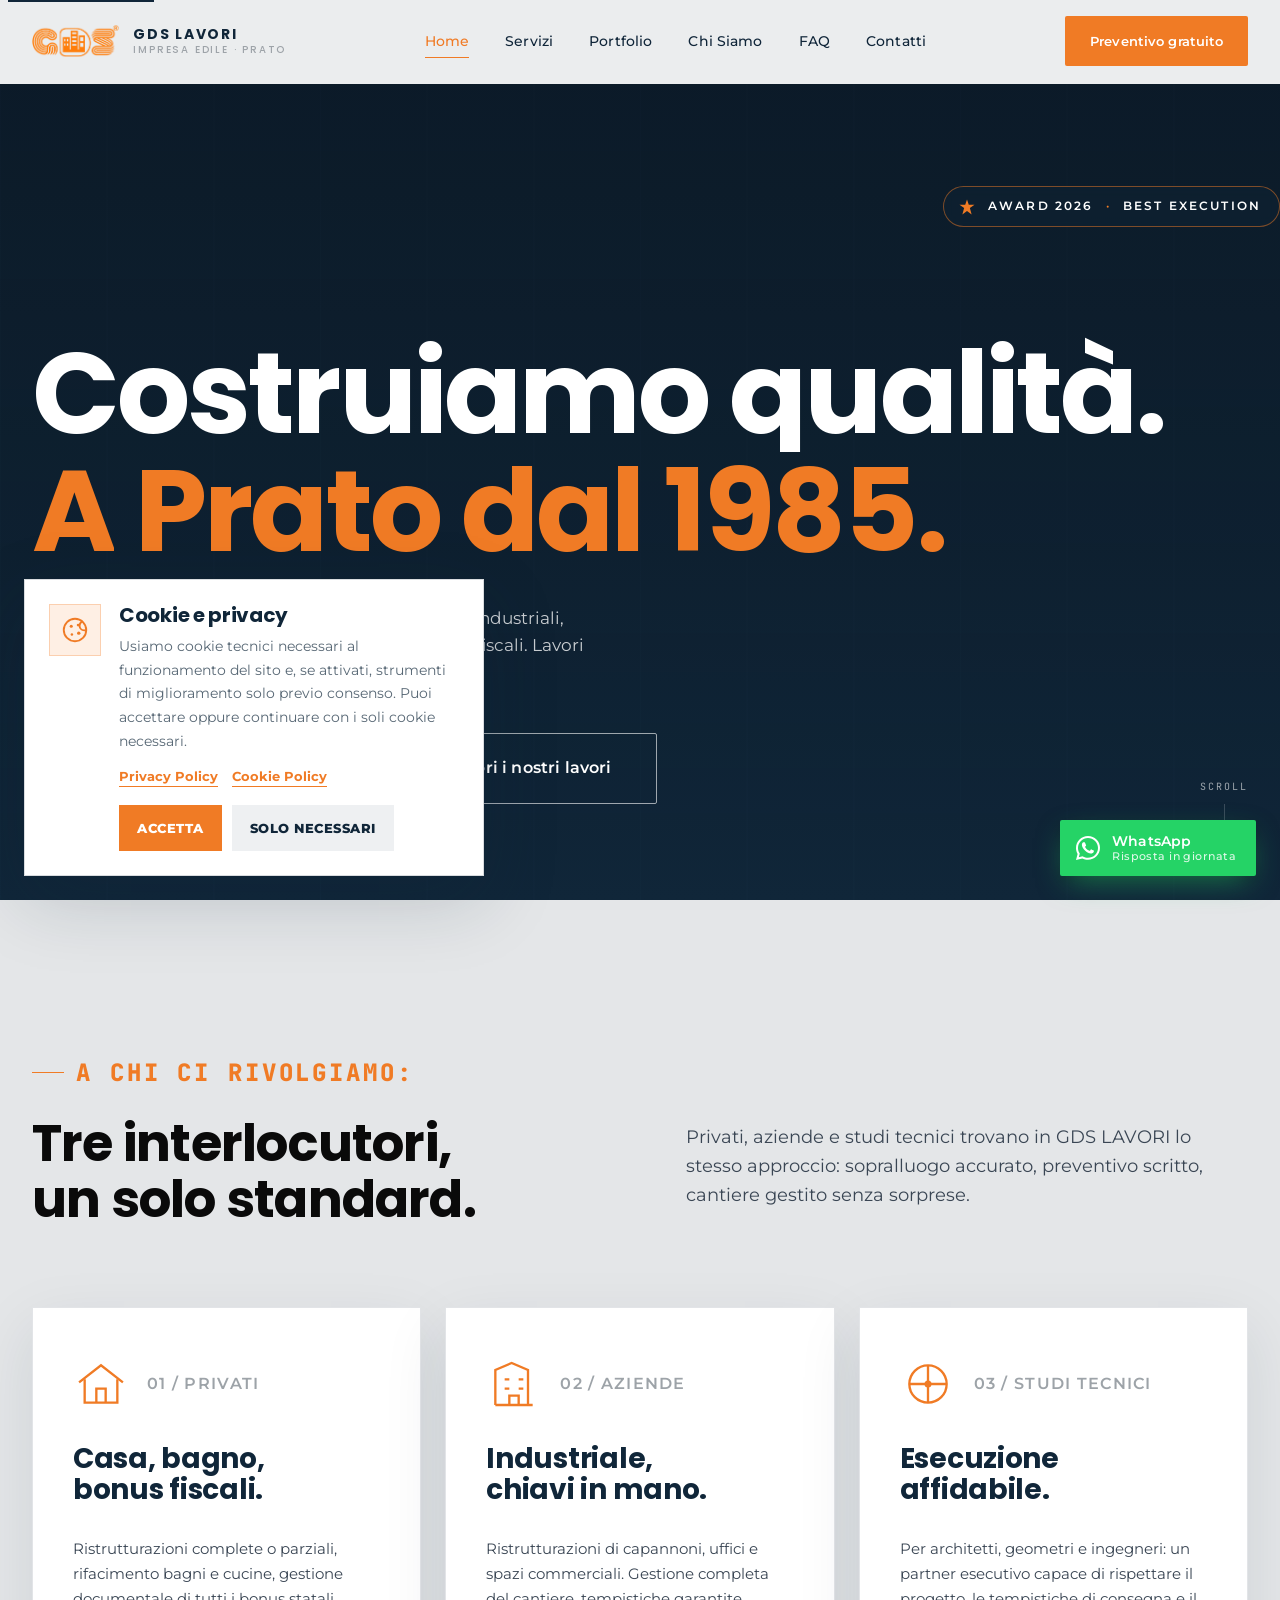
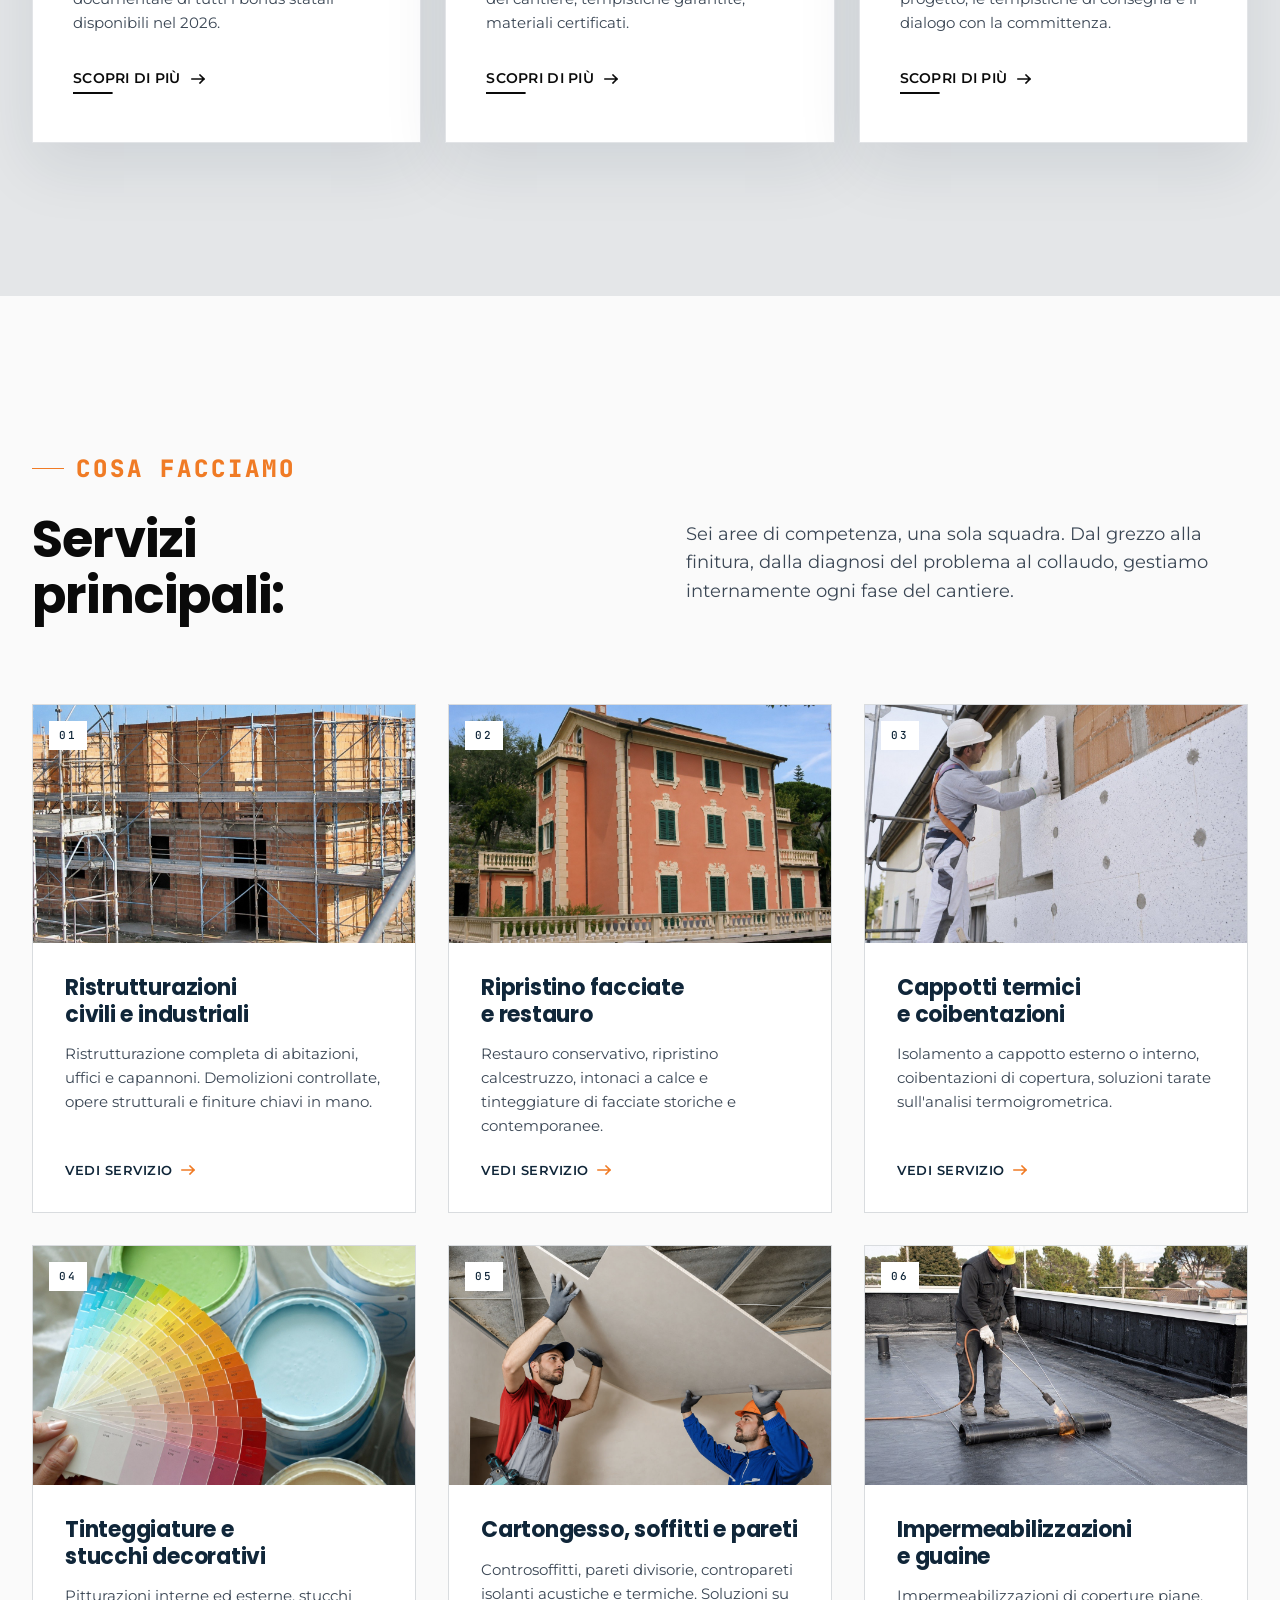
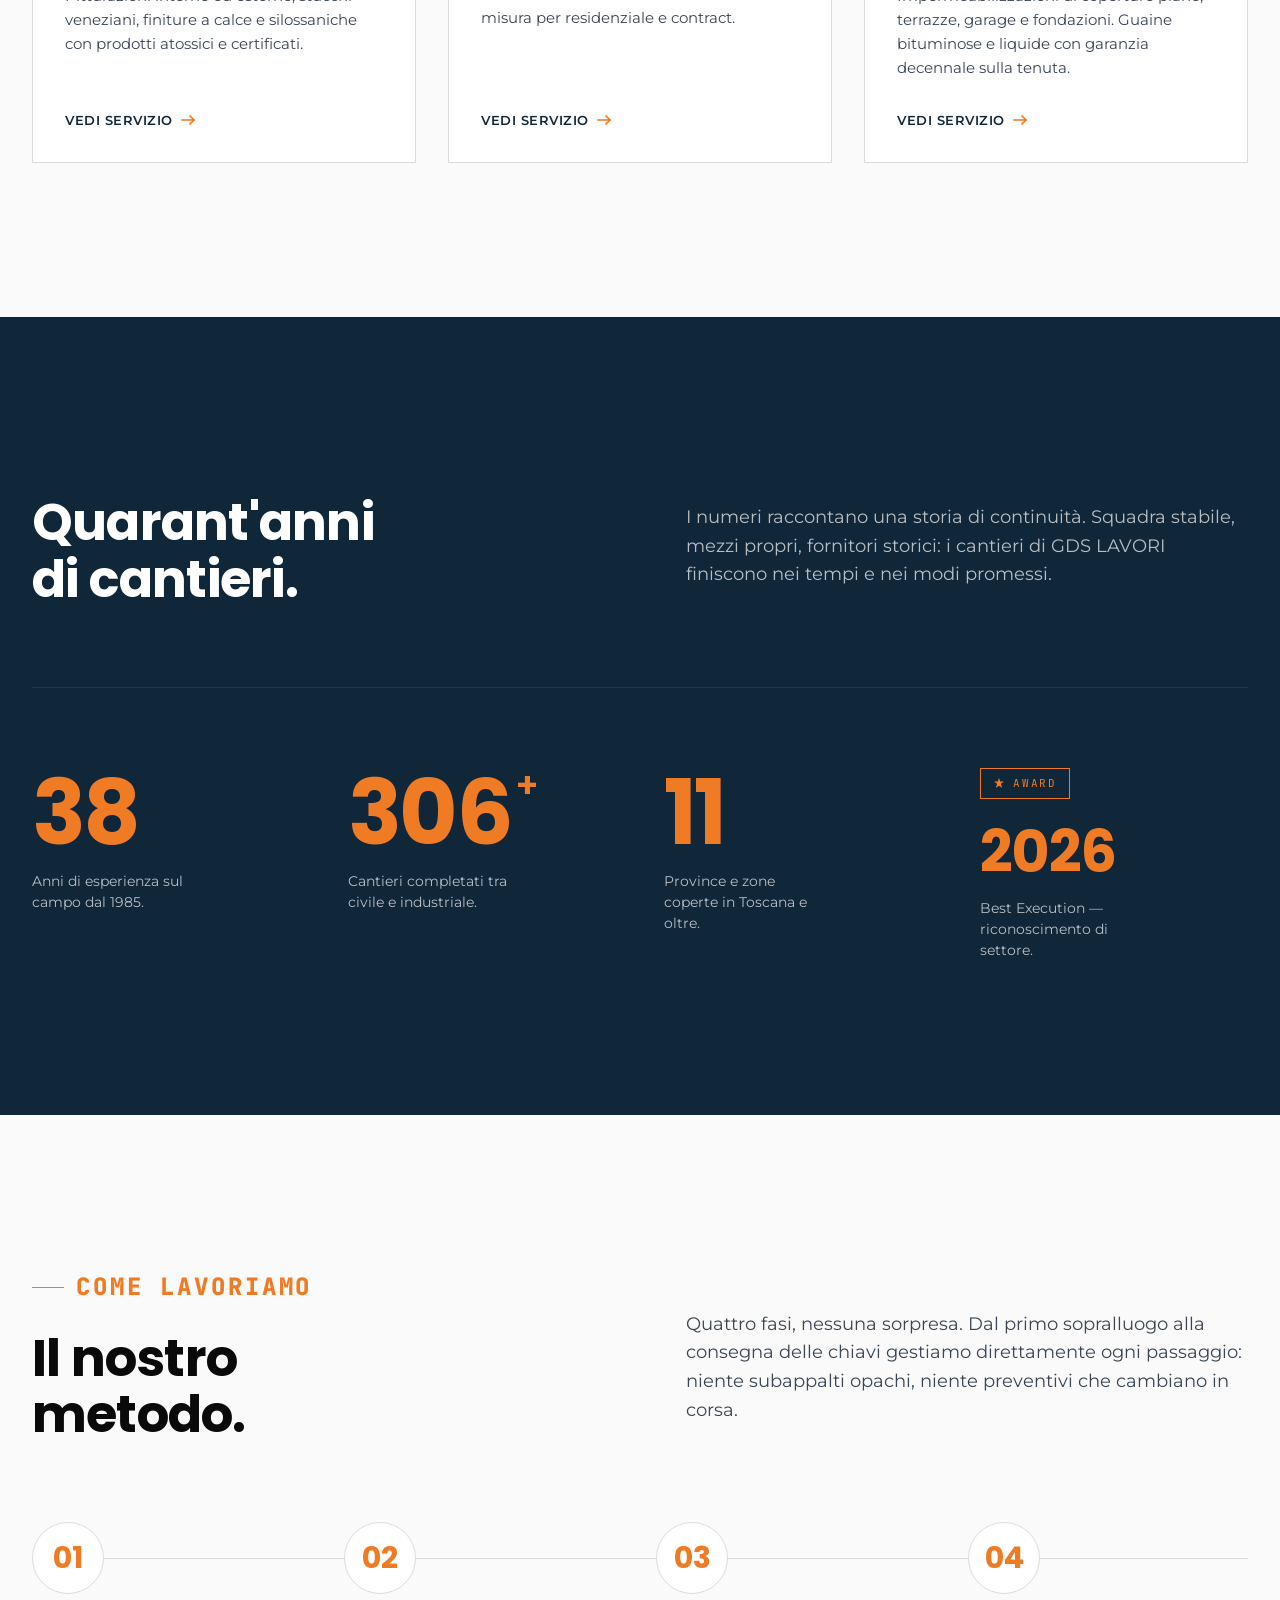
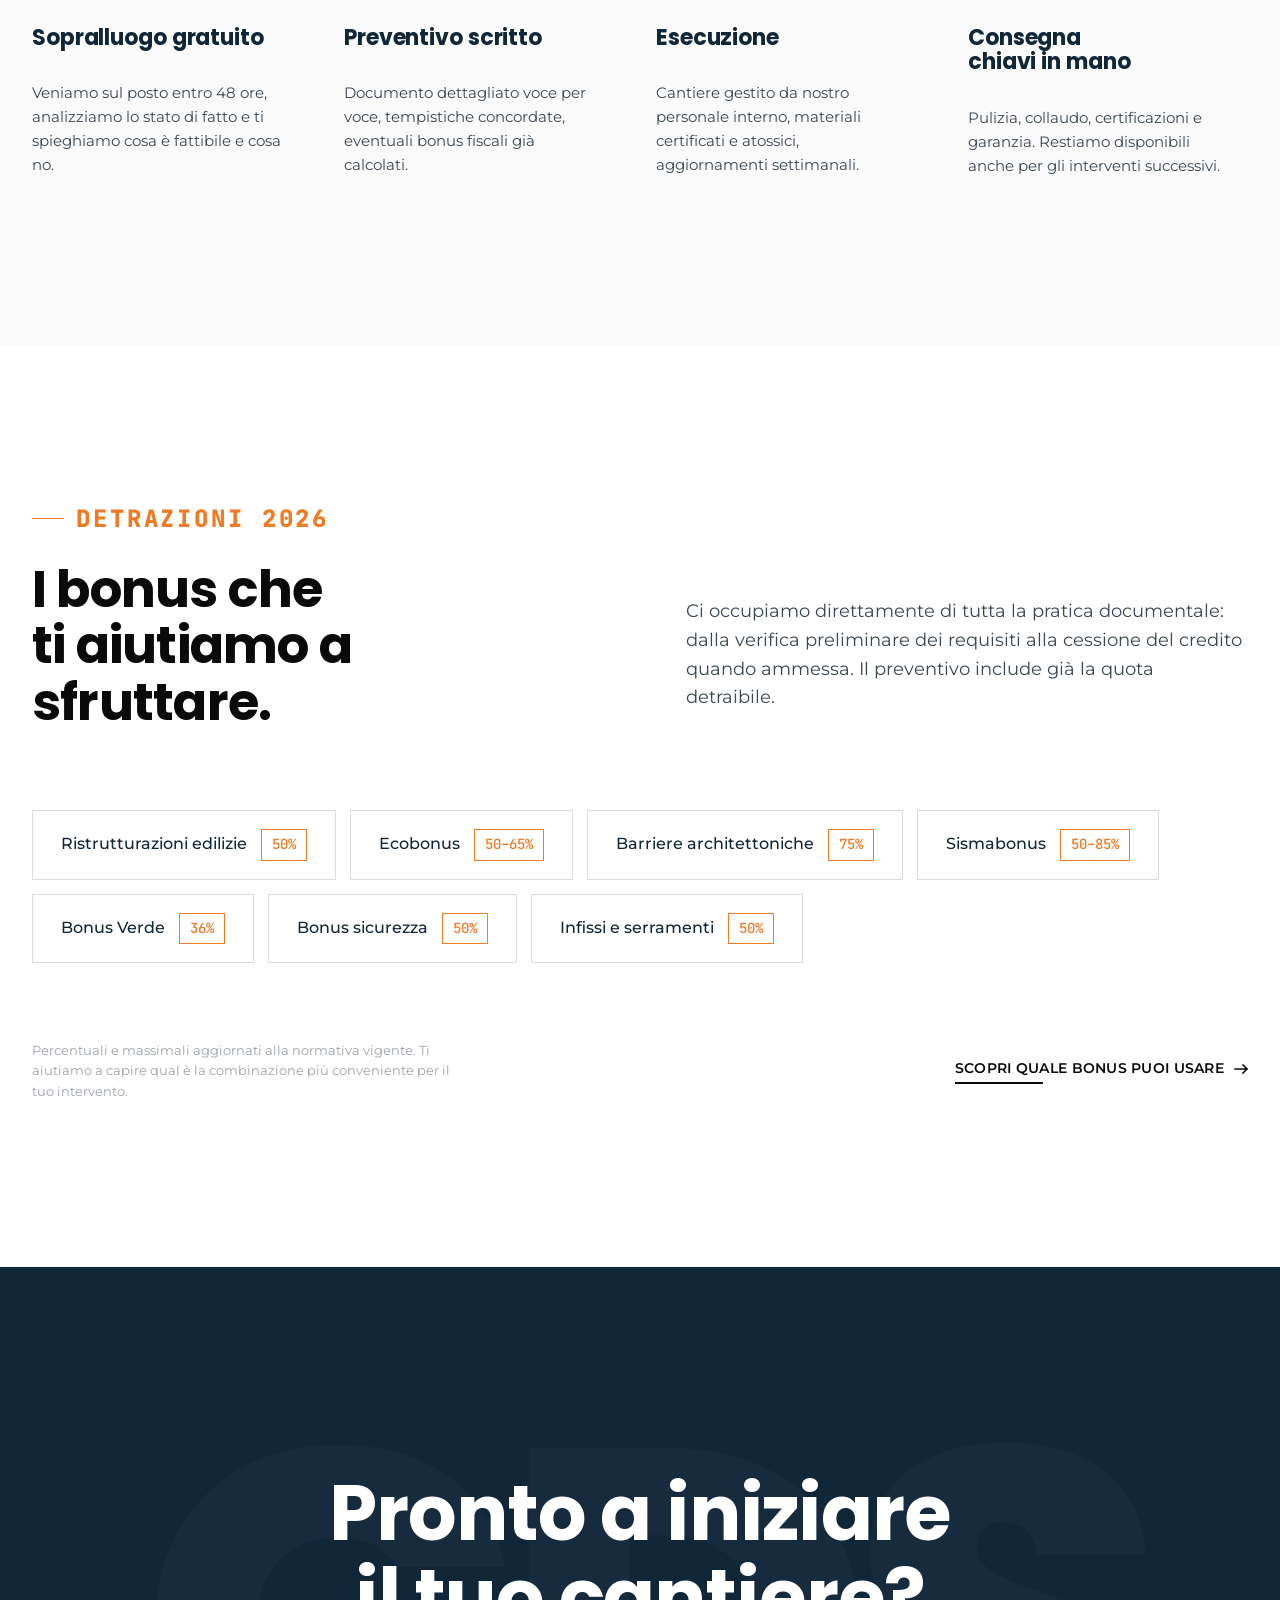
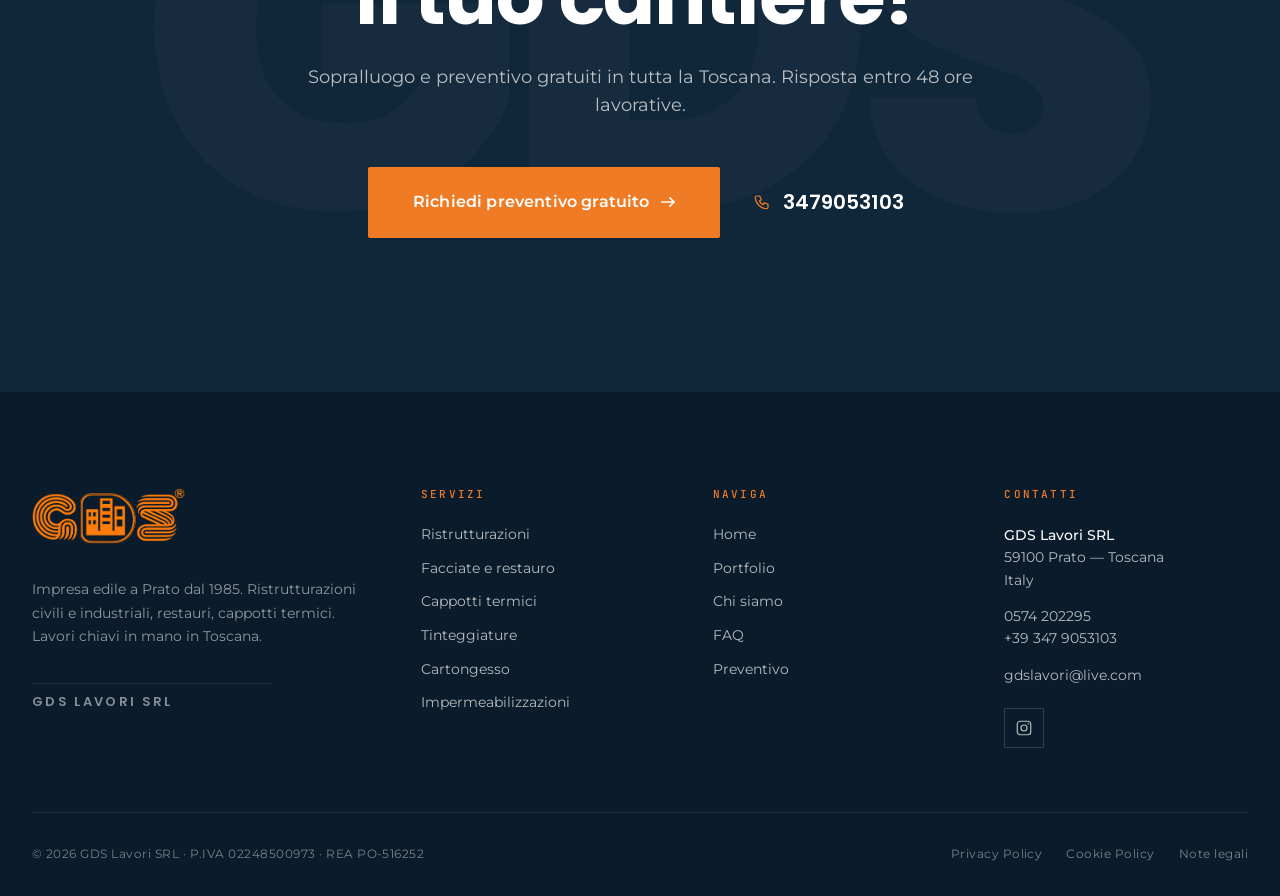
==== commit 388490ff: "Update footer information in index.html" ====
--- a/index.html
+++ b/index.html
@@ -572,7 +572,7 @@
     </div>
 
     <div class="footer__bottom">
-      <div>© <span id="year">2026</span> GDS Lavori SRL · P.IVA 01234567890 · REA PO-123456</div>
+      <div>© <span id="year">2026</span> GDS Lavori SRL · P.IVA 02248500973 · REA PO-516252</div>
       <div class="footer__legal">
         <a href="privacy-policy.html">Privacy Policy</a>
         <a href="cookie-policy.html">Cookie Policy</a>
--- a/styles.css
+++ b/styles.css
@@ -2324,4 +2324,159 @@
   display: block !important;
 }
 
-
+/* FIX MOBILE MODALE PORTFOLIO - immagini e testi dentro lo schermo */
+@media (max-width: 768px) {
+  body[data-screen-label="Portfolio"] .pmodal {
+    width: 100vw !important;
+    max-width: 100vw !important;
+    overflow-x: hidden !important;
+  }
+
+  body[data-screen-label="Portfolio"] .pmodal__inner,
+  body[data-screen-label="Portfolio"] .pmodal__gallery,
+  body[data-screen-label="Portfolio"] .pmodal__info {
+    width: 100% !important;
+    max-width: 100vw !important;
+    min-width: 0 !important;
+    overflow-x: hidden !important;
+  }
+
+  body[data-screen-label="Portfolio"] .pmodal__inner {
+    display: block !important;
+  }
+
+  body[data-screen-label="Portfolio"] .pmodal__gallery {
+    min-height: auto !important;
+  }
+
+  body[data-screen-label="Portfolio"] .pmodal__stage {
+    width: 100% !important;
+    max-width: 100vw !important;
+    min-width: 0 !important;
+    min-height: auto !important;
+    padding: 64px 14px 18px !important;
+    overflow: hidden !important;
+    display: flex !important;
+    align-items: center !important;
+    justify-content: center !important;
+  }
+
+  body[data-screen-label="Portfolio"] .pmodal__photo {
+    display: block !important;
+    width: auto !important;
+    max-width: calc(100vw - 28px) !important;
+    height: auto !important;
+    max-height: 58vh !important;
+    object-fit: contain !important;
+    margin: 0 auto !important;
+  }
+
+  body[data-screen-label="Portfolio"] .pmodal__thumbs {
+    width: 100% !important;
+    max-width: 100vw !important;
+    padding: 12px 14px 18px !important;
+    overflow-x: auto !important;
+  }
+
+  body[data-screen-label="Portfolio"] .pmodal__thumb {
+    flex: 0 0 74px !important;
+    width: 74px !important;
+    height: 54px !important;
+  }
+
+  body[data-screen-label="Portfolio"] .pmodal__info {
+    padding: 32px 20px 44px !important;
+    box-sizing: border-box !important;
+  }
+
+  body[data-screen-label="Portfolio"] .pmodal__title {
+    max-width: 100% !important;
+    font-size: 30px !important;
+    line-height: 1.12 !important;
+    overflow-wrap: break-word !important;
+    word-break: normal !important;
+    hyphens: auto !important;
+  }
+
+  body[data-screen-label="Portfolio"] .pmodal__desc,
+  body[data-screen-label="Portfolio"] .pmodal__desc p {
+    max-width: 100% !important;
+    font-size: 16px !important;
+    line-height: 1.65 !important;
+    overflow-wrap: break-word !important;
+  }
+
+  body[data-screen-label="Portfolio"] .pmodal__cat {
+    font-size: 11px !important;
+    letter-spacing: .16em !important;
+  }
+
+  body[data-screen-label="Portfolio"] .pmodal__close {
+    top: 14px !important;
+    right: 14px !important;
+    width: 42px !important;
+    height: 42px !important;
+  }
+
+  body[data-screen-label="Portfolio"] .pmodal__nav {
+    width: 42px !important;
+    height: 42px !important;
+  }
+
+  body[data-screen-label="Portfolio"] .pmodal__nav--prev {
+    left: 8px !important;
+  }
+
+  body[data-screen-label="Portfolio"] .pmodal__nav--next {
+    right: 8px !important;
+  }
+}
+
+/* FIX MODALE PORTFOLIO - X chiusura sempre visibile */
+body[data-screen-label="Portfolio"] .pmodal__close {
+  background: var(--orange) !important;
+  border-color: var(--orange) !important;
+  color: #fff !important;
+  opacity: 1 !important;
+  box-shadow: 0 8px 24px rgba(0, 0, 0, 0.28) !important;
+}
+
+body[data-screen-label="Portfolio"] .pmodal__close:hover {
+  background: var(--orange-dark) !important;
+  border-color: var(--orange-dark) !important;
+  transform: none !important;
+}
+
+/* Mobile: leggermente più grande e comoda da premere */
+@media (max-width: 768px) {
+  body[data-screen-label="Portfolio"] .pmodal__close {
+    top: 14px !important;
+    right: 14px !important;
+    width: 46px !important;
+    height: 46px !important;
+    background: var(--orange) !important;
+    border-color: var(--orange) !important;
+    color: #fff !important;
+    z-index: 999 !important;
+  }
+
+  body[data-screen-label="Portfolio"] .pmodal__close svg {
+    width: 22px !important;
+    height: 22px !important;
+  }
+}
+
+////* GRUPPO PORTFOLIO - Ristrutturazione completa terratetto */
+body[data-screen-label="Portfolio"] .portfolio-all .project[data-series="terratetto"] .project__caption {
+  background: rgba(240, 123, 37, 0.13) !important;
+  padding: 16px 20px 18px !important;
+  border-top: 2px solid rgba(240, 123, 37, 0.35) !important;
+}
+
+body[data-screen-label="Portfolio"] .portfolio-all .project[data-series="terratetto"] .project__title {
+  color: var(--navy) !important;
+}
+
+body[data-screen-label="Portfolio"] .portfolio-all .project[data-series="terratetto"] {
+  background: rgba(240, 123, 37, 0.13) !important;
+}
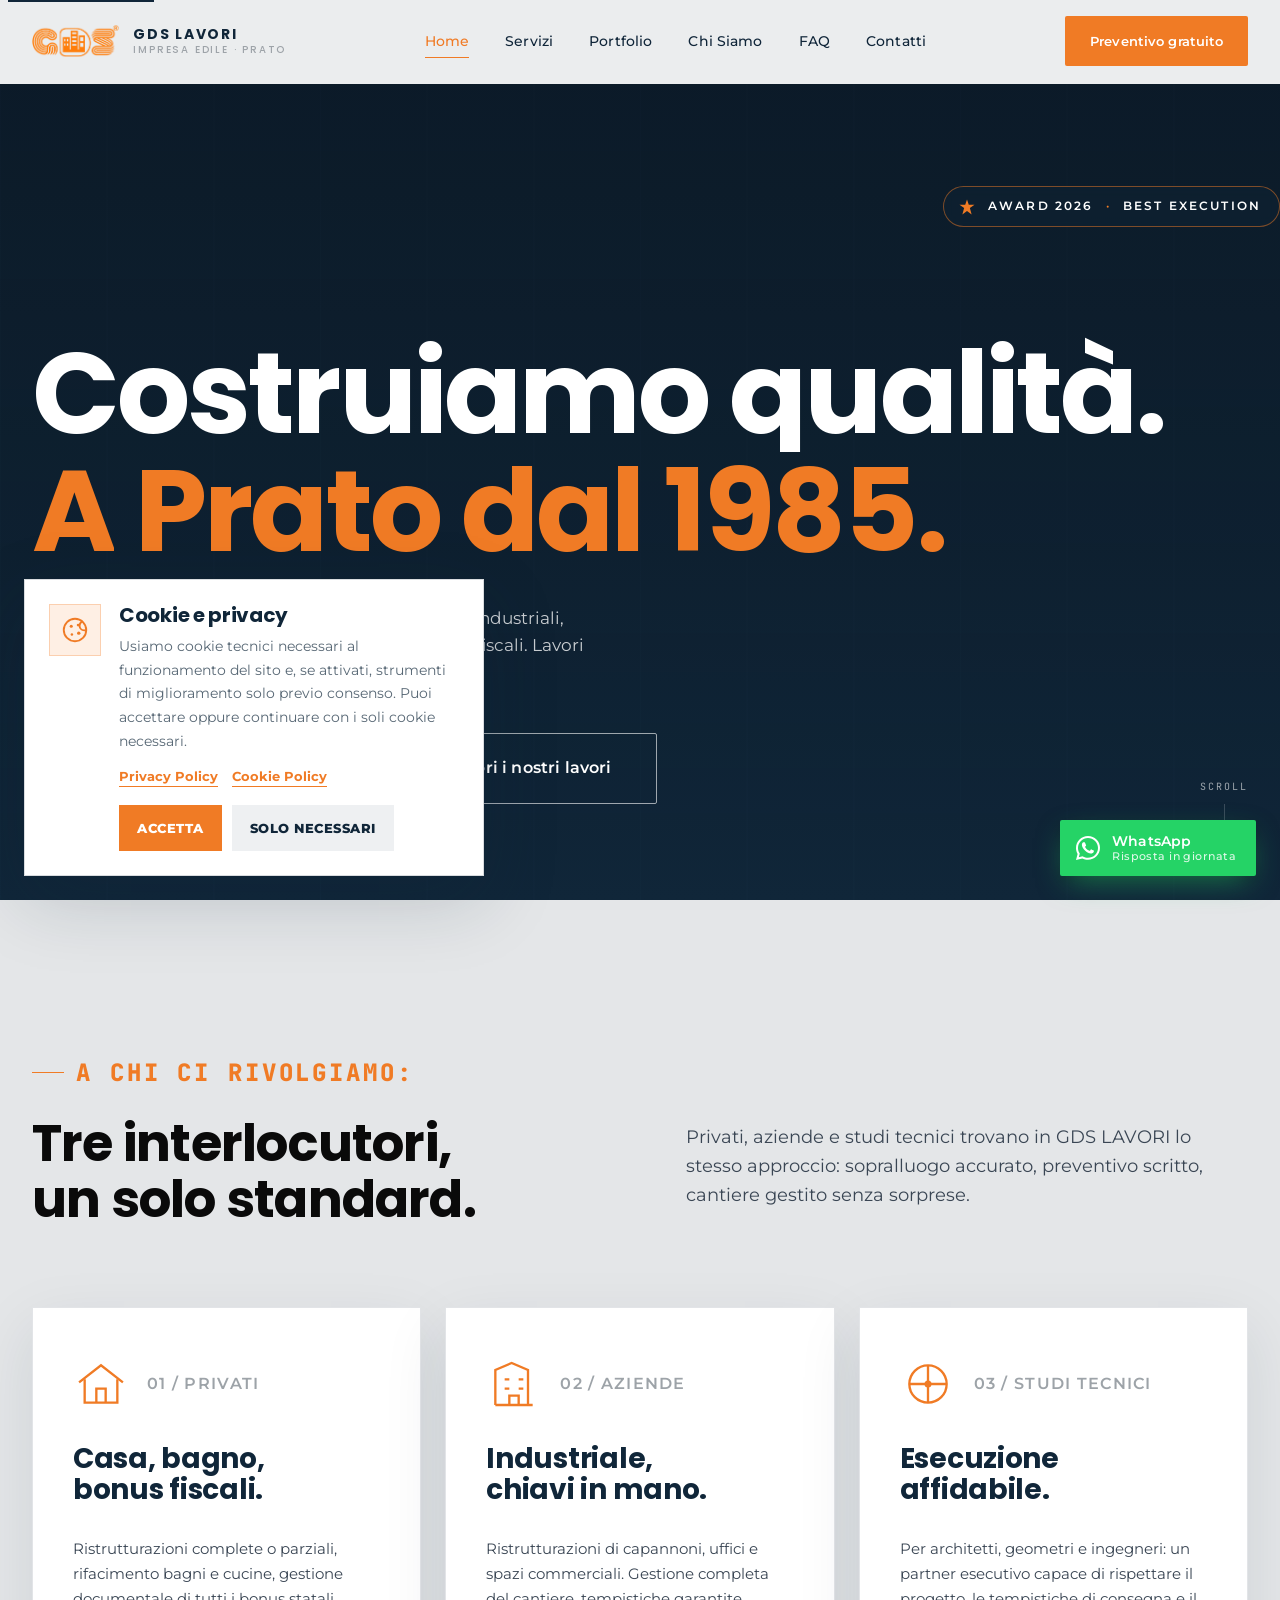
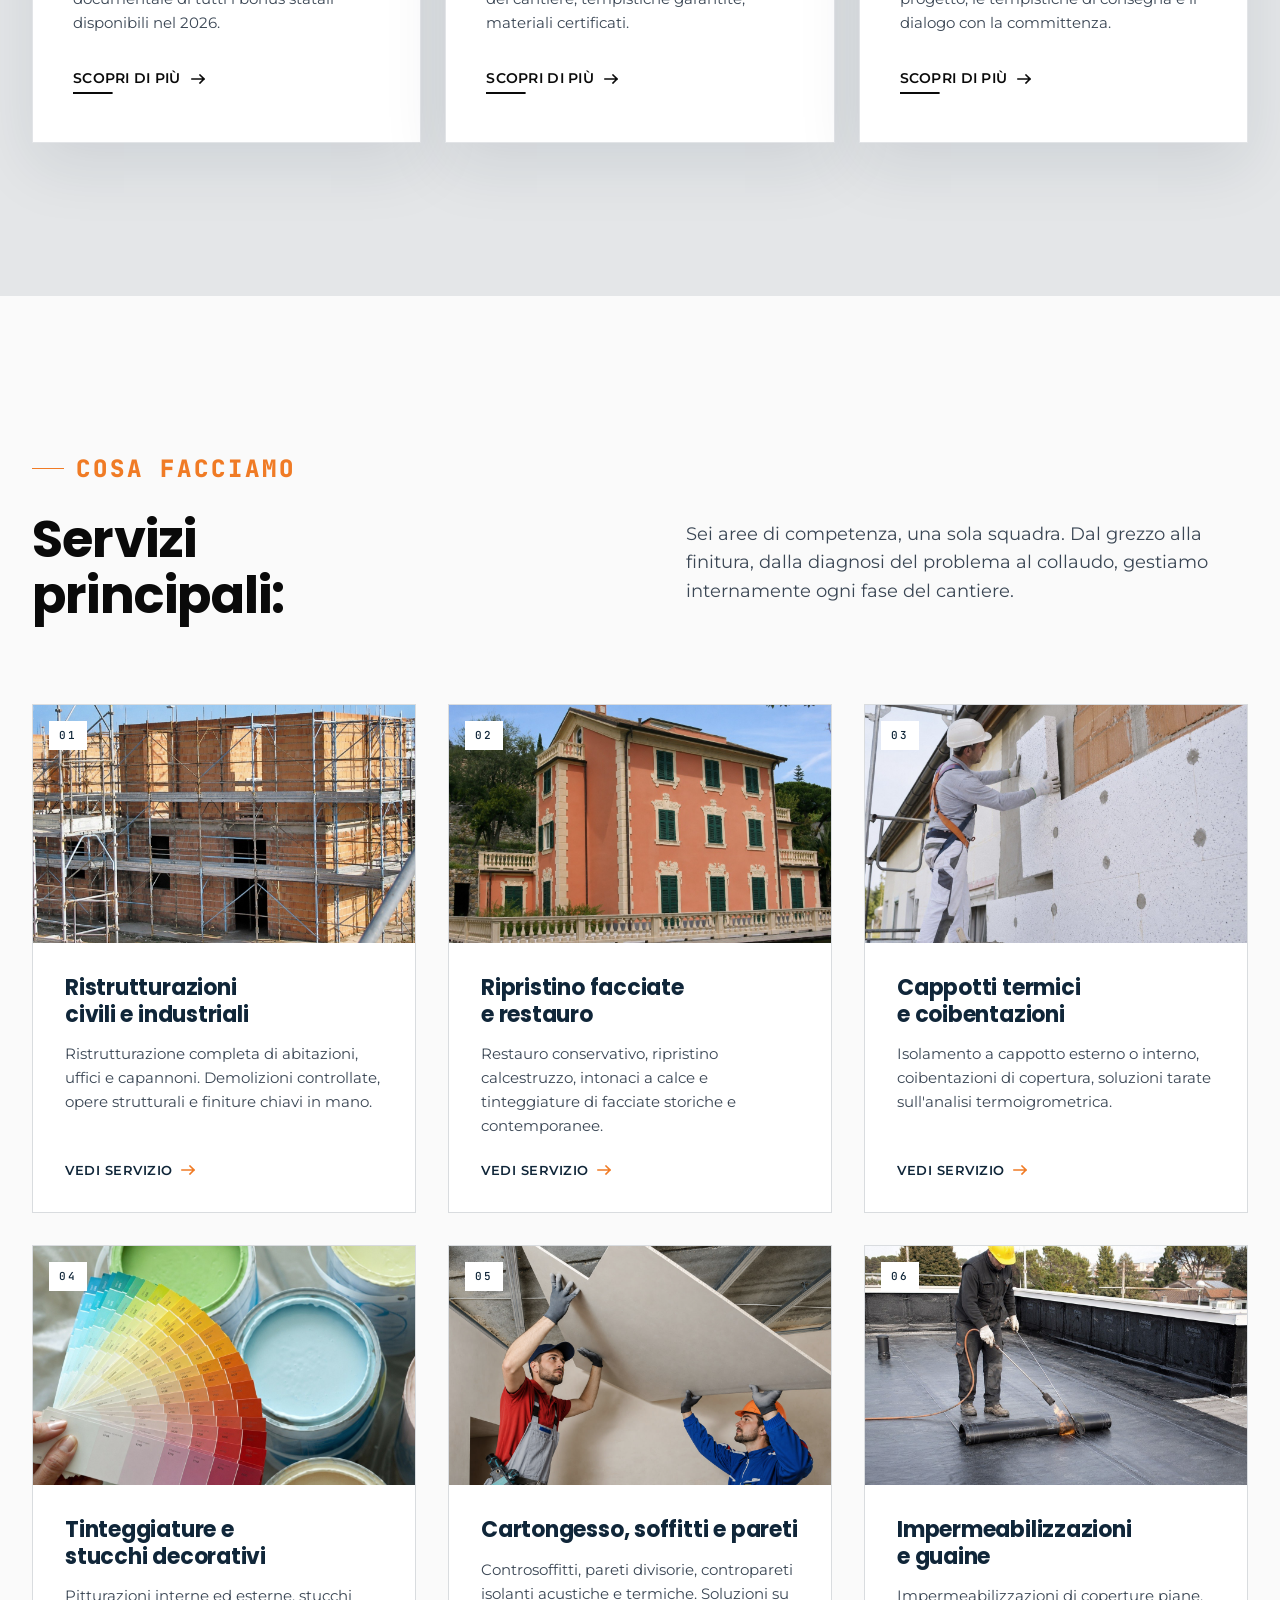
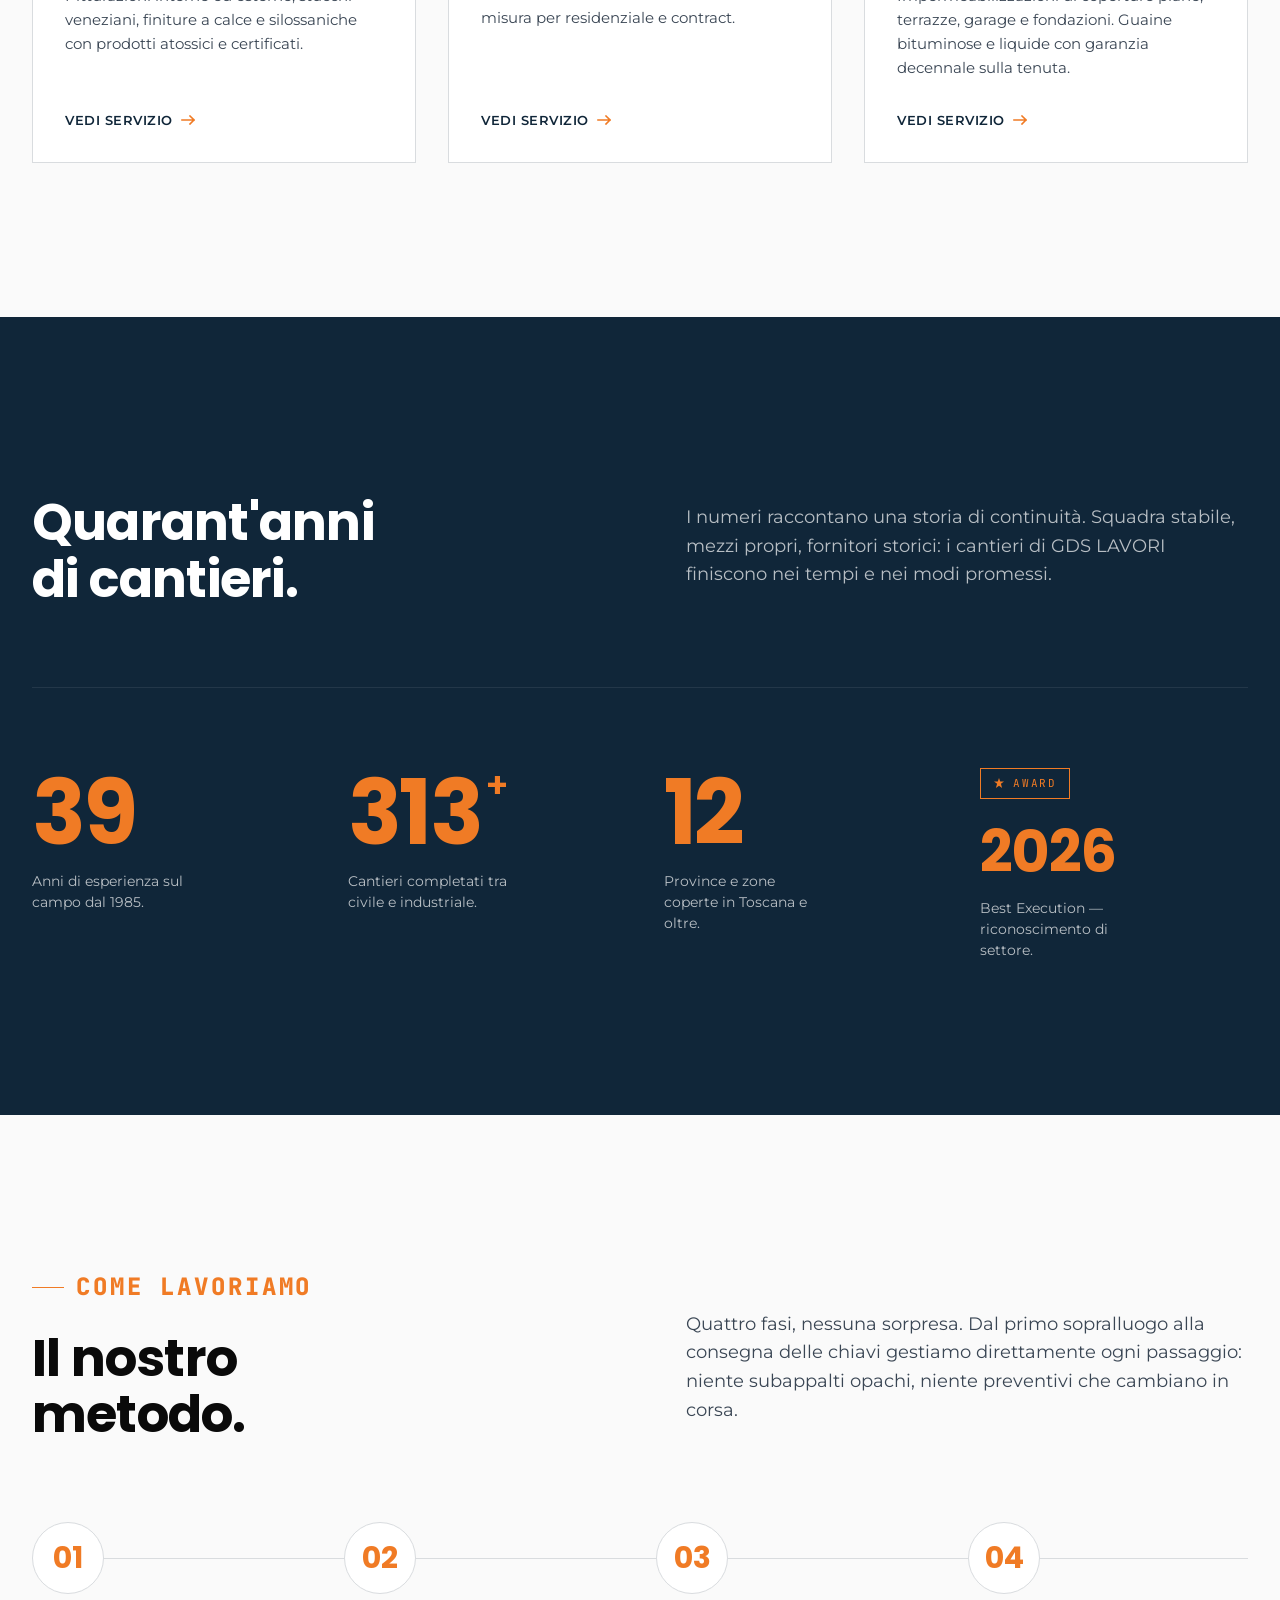
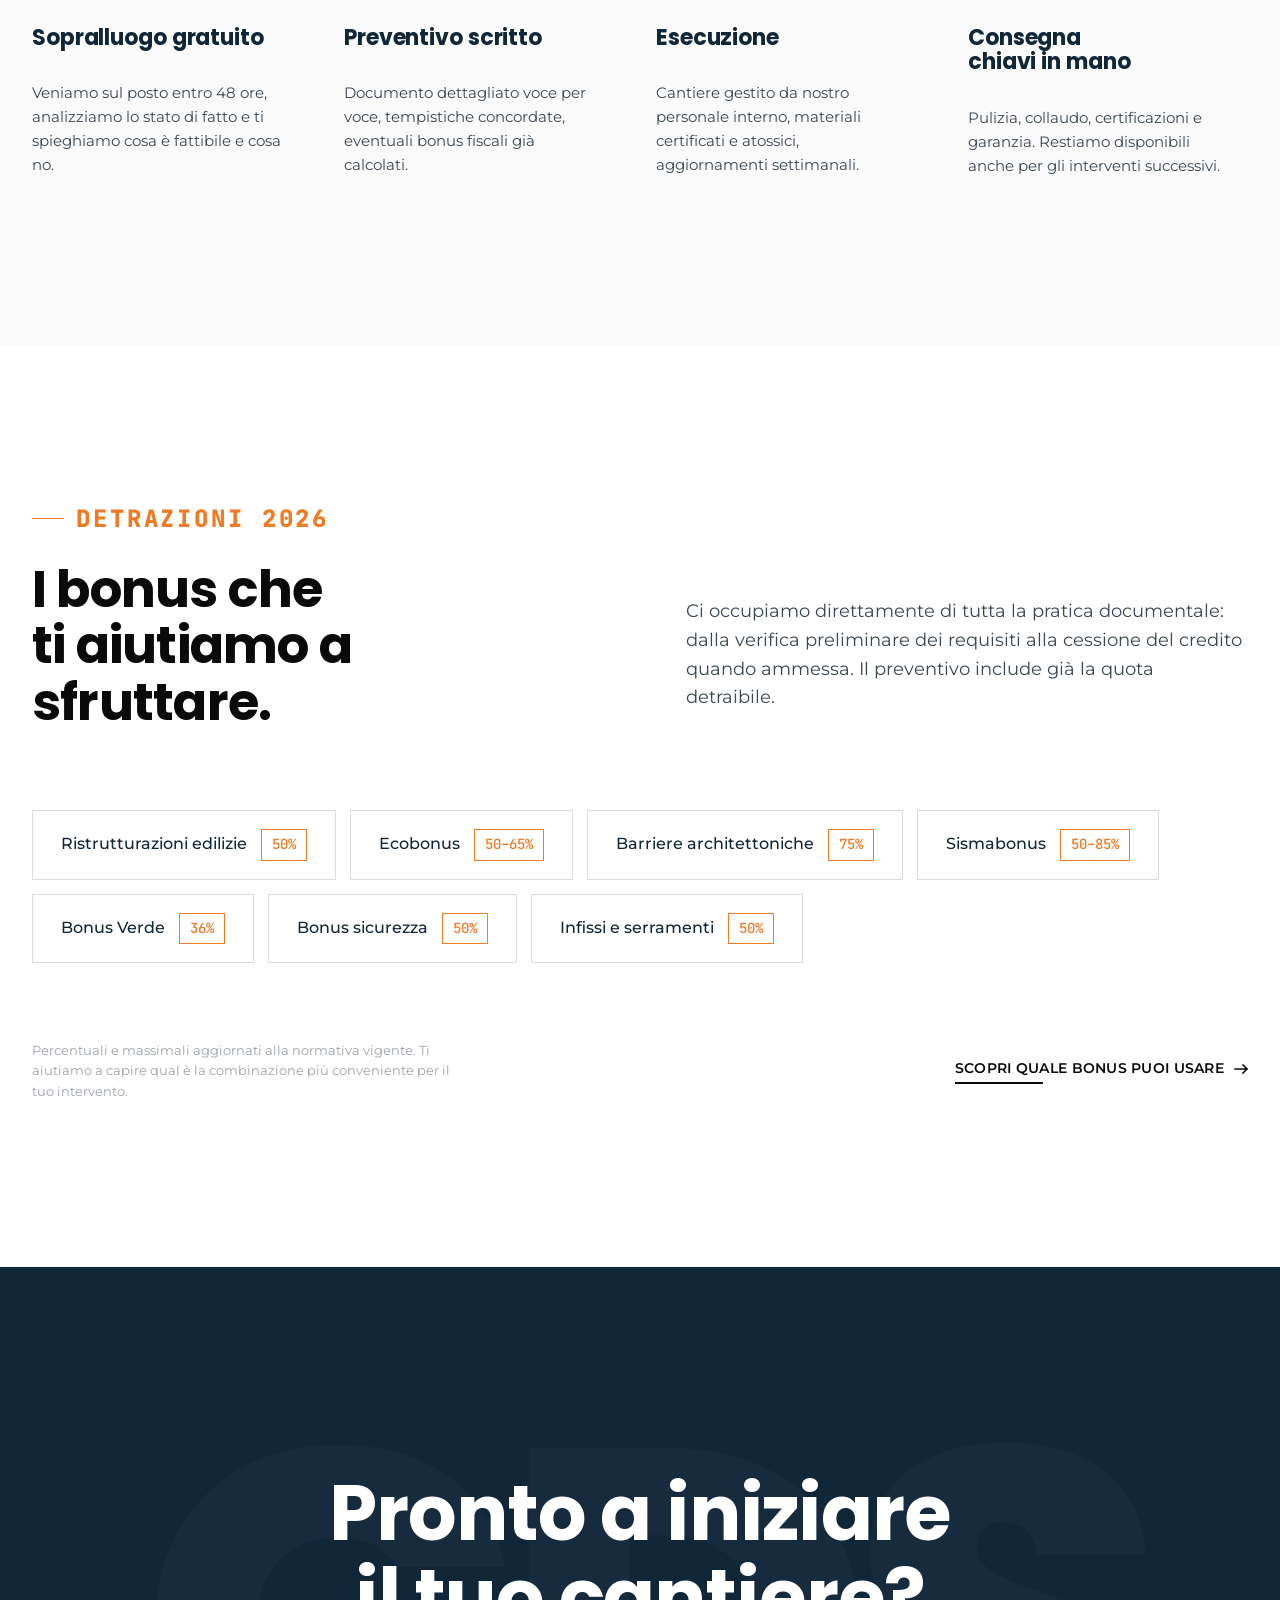
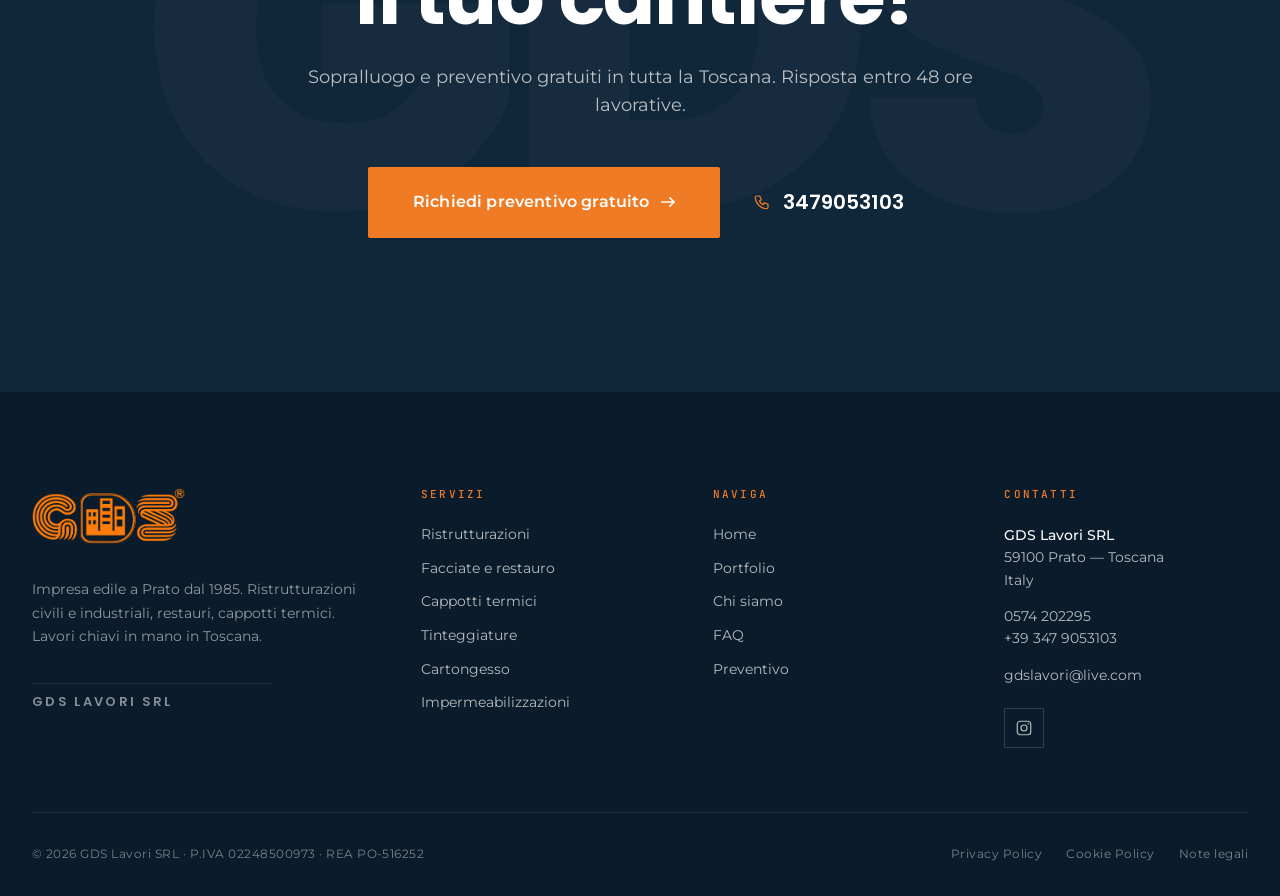
==== commit f46fcf9d: "Update index.html" ====
--- a/index.html
+++ b/index.html
@@ -6,7 +6,7 @@
 <title>GDS Lavori — Impresa Edile a Prato | Ristrutturazioni in Toscana</title>
 <meta name="description" content="GDS Lavori SRL: impresa edile a Prato specializzata in ristrutturazioni civili e industriali, restauro facciate, cappotti termici e bonus fiscali. Lavori chiavi in mano in tutta la Toscana." />
 <meta name="theme-color" content="#102639" /> 
-<link rel="canonical" href="https://gdslavori.it/" />
+<link rel="canonical" href="https://www.gdslavori.it/" />
 <!-- Google Analytics 4 -->
 <script async src="https://www.googletagmanager.com/gtag/js?id=G-F5SQ826FX3"></script>
 <script>
@@ -18,12 +18,12 @@
 
 <!-- Open Graph -->
 <meta property="og:type" content="website" />
-<meta property="og:url" content="https://gdslavori.it/" />
+<meta property="og:url" content="https://www.gdslavori.it/" />
 <meta property="og:site_name" content="GDS Lavori" />
 <meta property="og:title" content="GDS Lavori — Impresa Edile a Prato dal 1985" />
 <meta property="og:description" content="Ristrutturazioni civili e industriali, restauri, cappotti termici, gestione bonus fiscali. Lavori chiavi in mano in tutta la Toscana." />
 <meta property="og:locale" content="it_IT" />
-<meta property="og:image" content="https://gdslavori.it/assets/og-image.jpg" />
+<meta property="og:image" content="https://www.gdslavori.it/assets/og-image.jpg" />
 <meta property="og:image:width" content="1200" />
 <meta property="og:image:height" content="630" />
 <meta property="og:image:alt" content="GDS Lavori — Impresa Edile a Prato dal 1985" />
@@ -32,7 +32,7 @@
 <meta name="twitter:card" content="summary_large_image" />
 <meta name="twitter:title" content="GDS Lavori — Impresa Edile a Prato dal 1985" />
 <meta name="twitter:description" content="Ristrutturazioni, restauri, cappotti termici. Lavori chiavi in mano in Toscana." />
-<meta name="twitter:image" content="https://gdslavori.it/assets/og-image.jpg" />
+<meta name="twitter:image" content="https://www.gdslavori.it/assets/og-image.jpg" />
 
 <!-- Fonts (sostituire con self-hosted al lancio per GDPR) -->
 <link rel="preconnect" href="https://fonts.googleapis.com" />
@@ -44,12 +44,12 @@
 {
   "@context": "https://schema.org",
   "@type": "GeneralContractor",
-  "@id": "https://gdslavori.it/#organization",
+  "@id": "https://www.gdslavori.it/#organization",
   "name": "GDS Lavori SRL",
   "alternateName": "GDS Lavori",
-  "image": "https://gdslavori.it/assets/logo-gds-trimmed.png",
-  "logo": "https://gdslavori.it/assets/logo-gds-trimmed.png",
-  "url": "https://gdslavori.it/",
+  "image": "https://www.gdslavori.it/assets/logo-gds-trimmed.png",
+  "logo": "https://www.gdslavori.it/assets/logo-gds-trimmed.png",
+  "url": "https://www.gdslavori.it/",
   "telephone": "+390574202295",
   "email": "gdslavori@live.com",
   "priceRange": "€€",
@@ -102,12 +102,12 @@
 {
   "@context": "https://schema.org",
   "@type": "WebSite",
-  "@id": "https://gdslavori.it/#website",
-  "url": "https://gdslavori.it/",
+  "@id": "https://www.gdslavori.it/#website",
+  "url": "https://www.gdslavori.it/",
   "name": "GDS Lavori",
   "description": "Impresa edile a Prato dal 1985",
   "inLanguage": "it-IT",
-  "publisher": { "@id": "https://gdslavori.it/#organization" }
+  "publisher": { "@id": "https://www.gdslavori.it/#organization" }
 }
 </script>
 
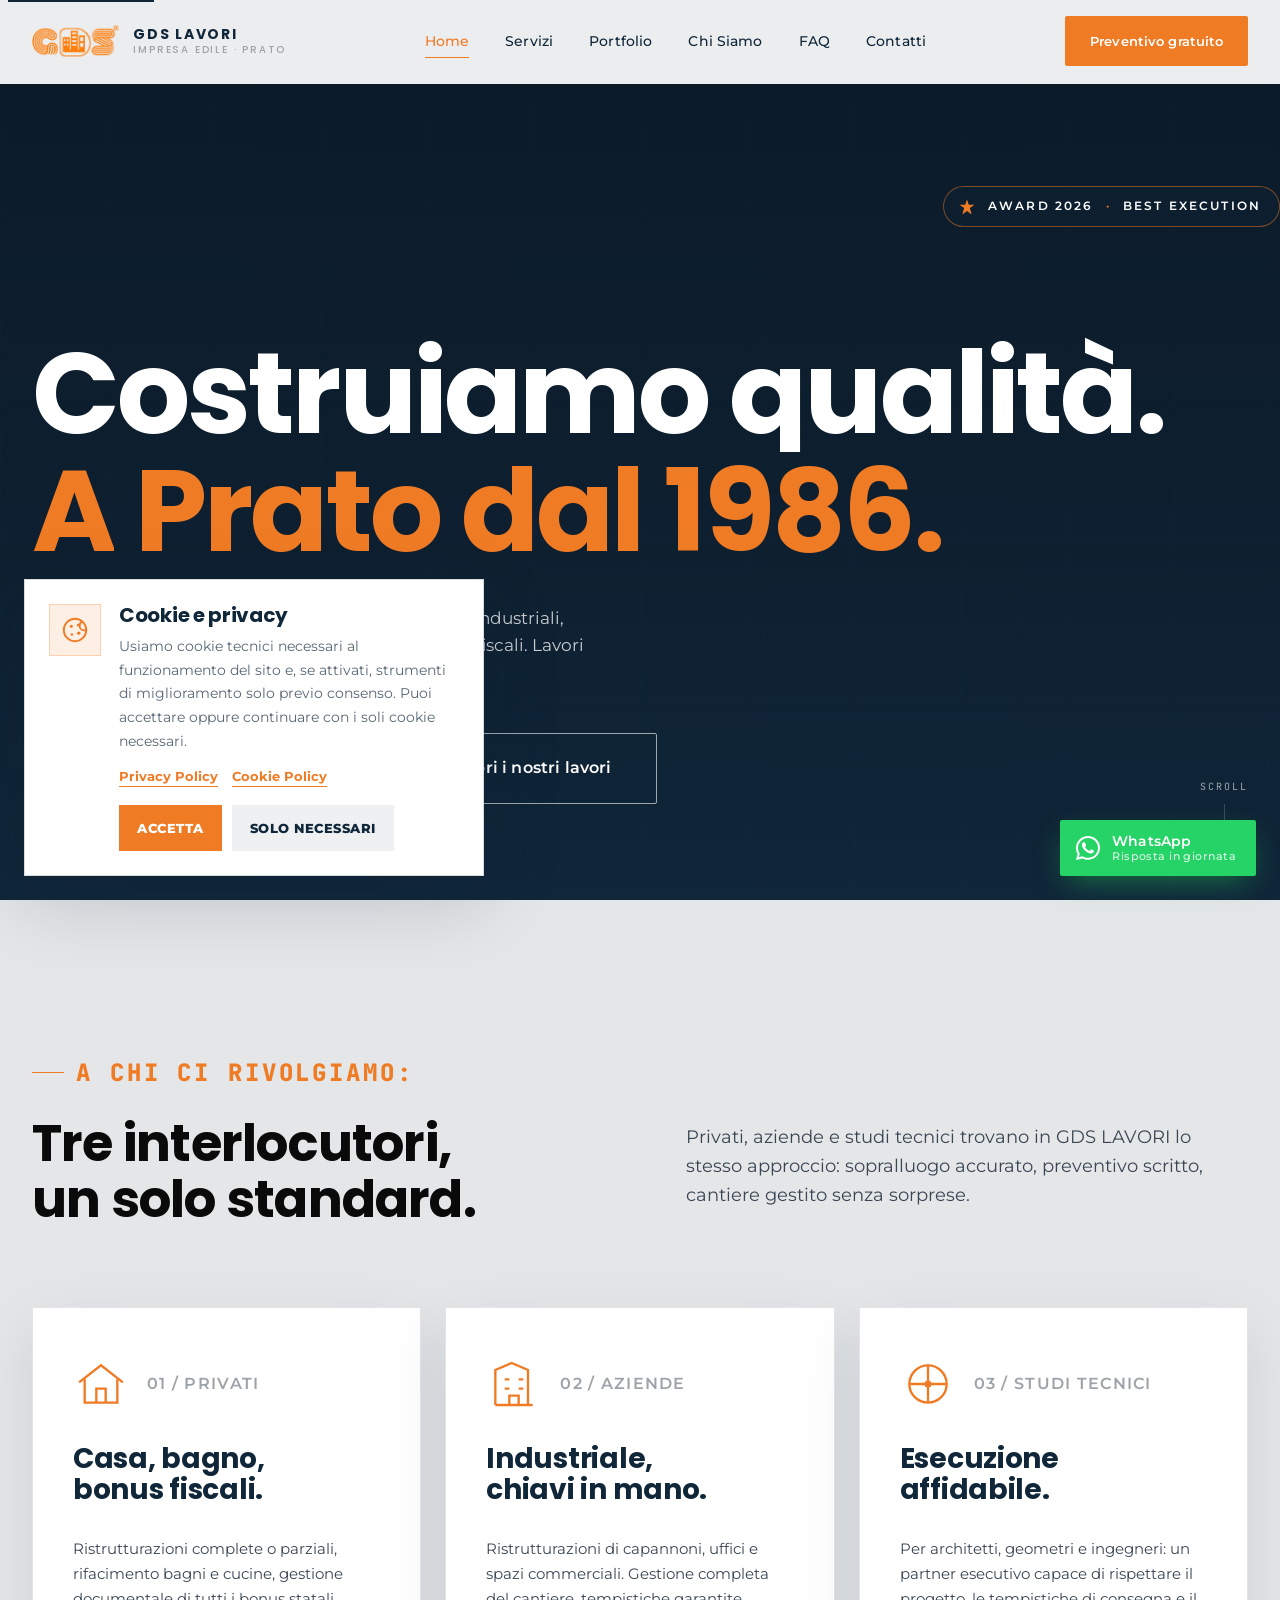
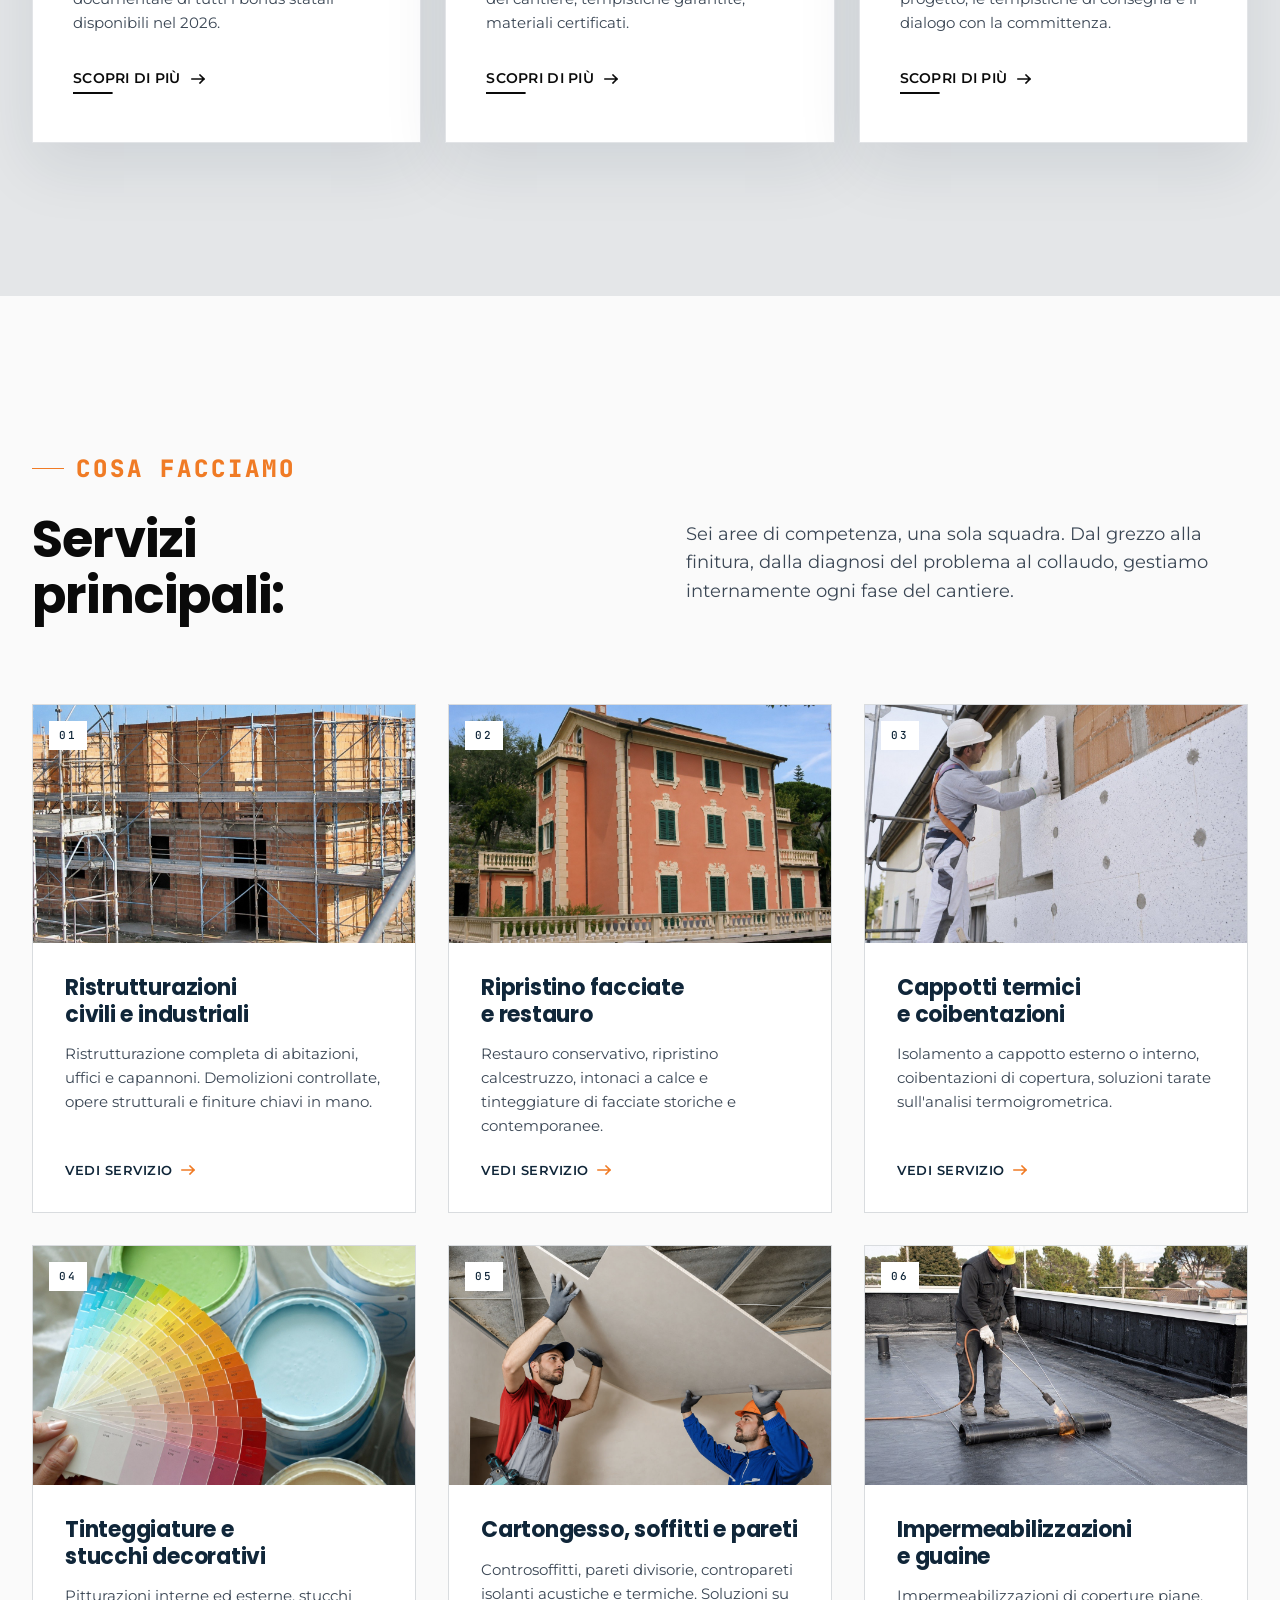
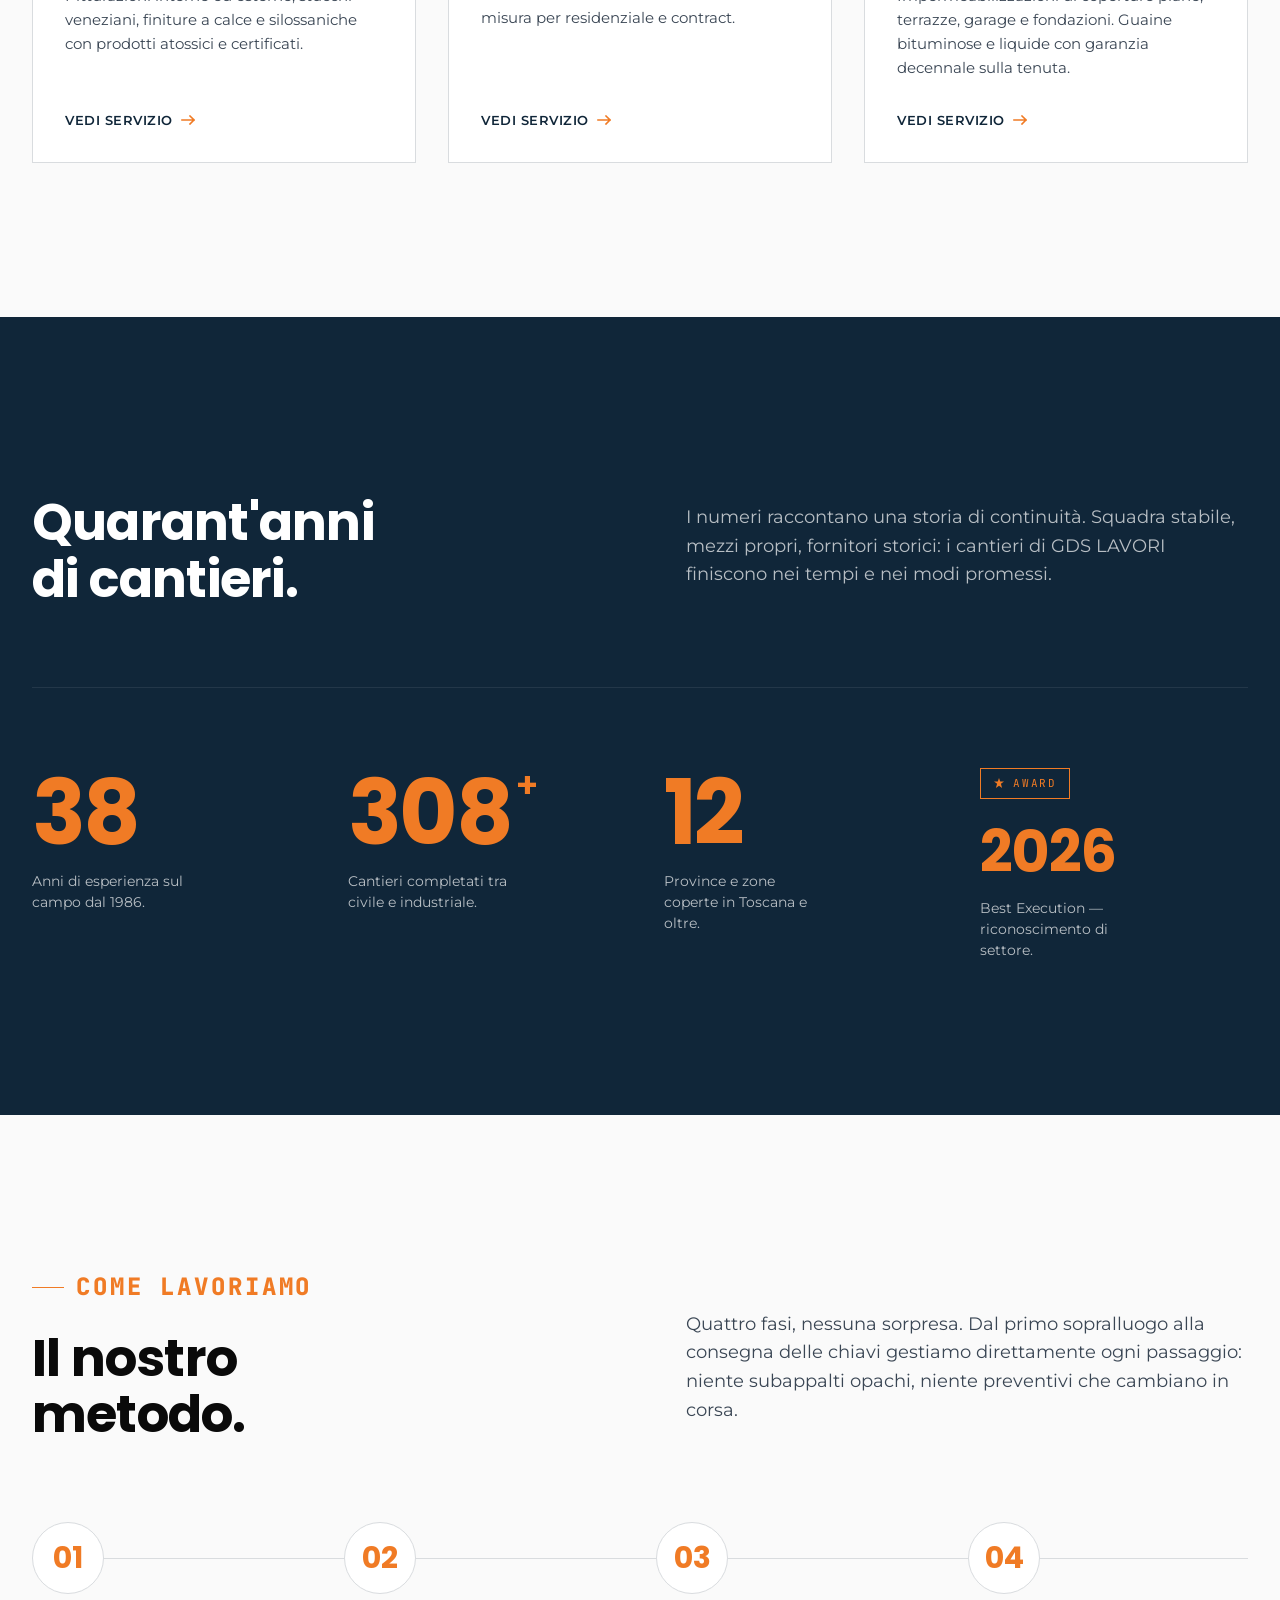
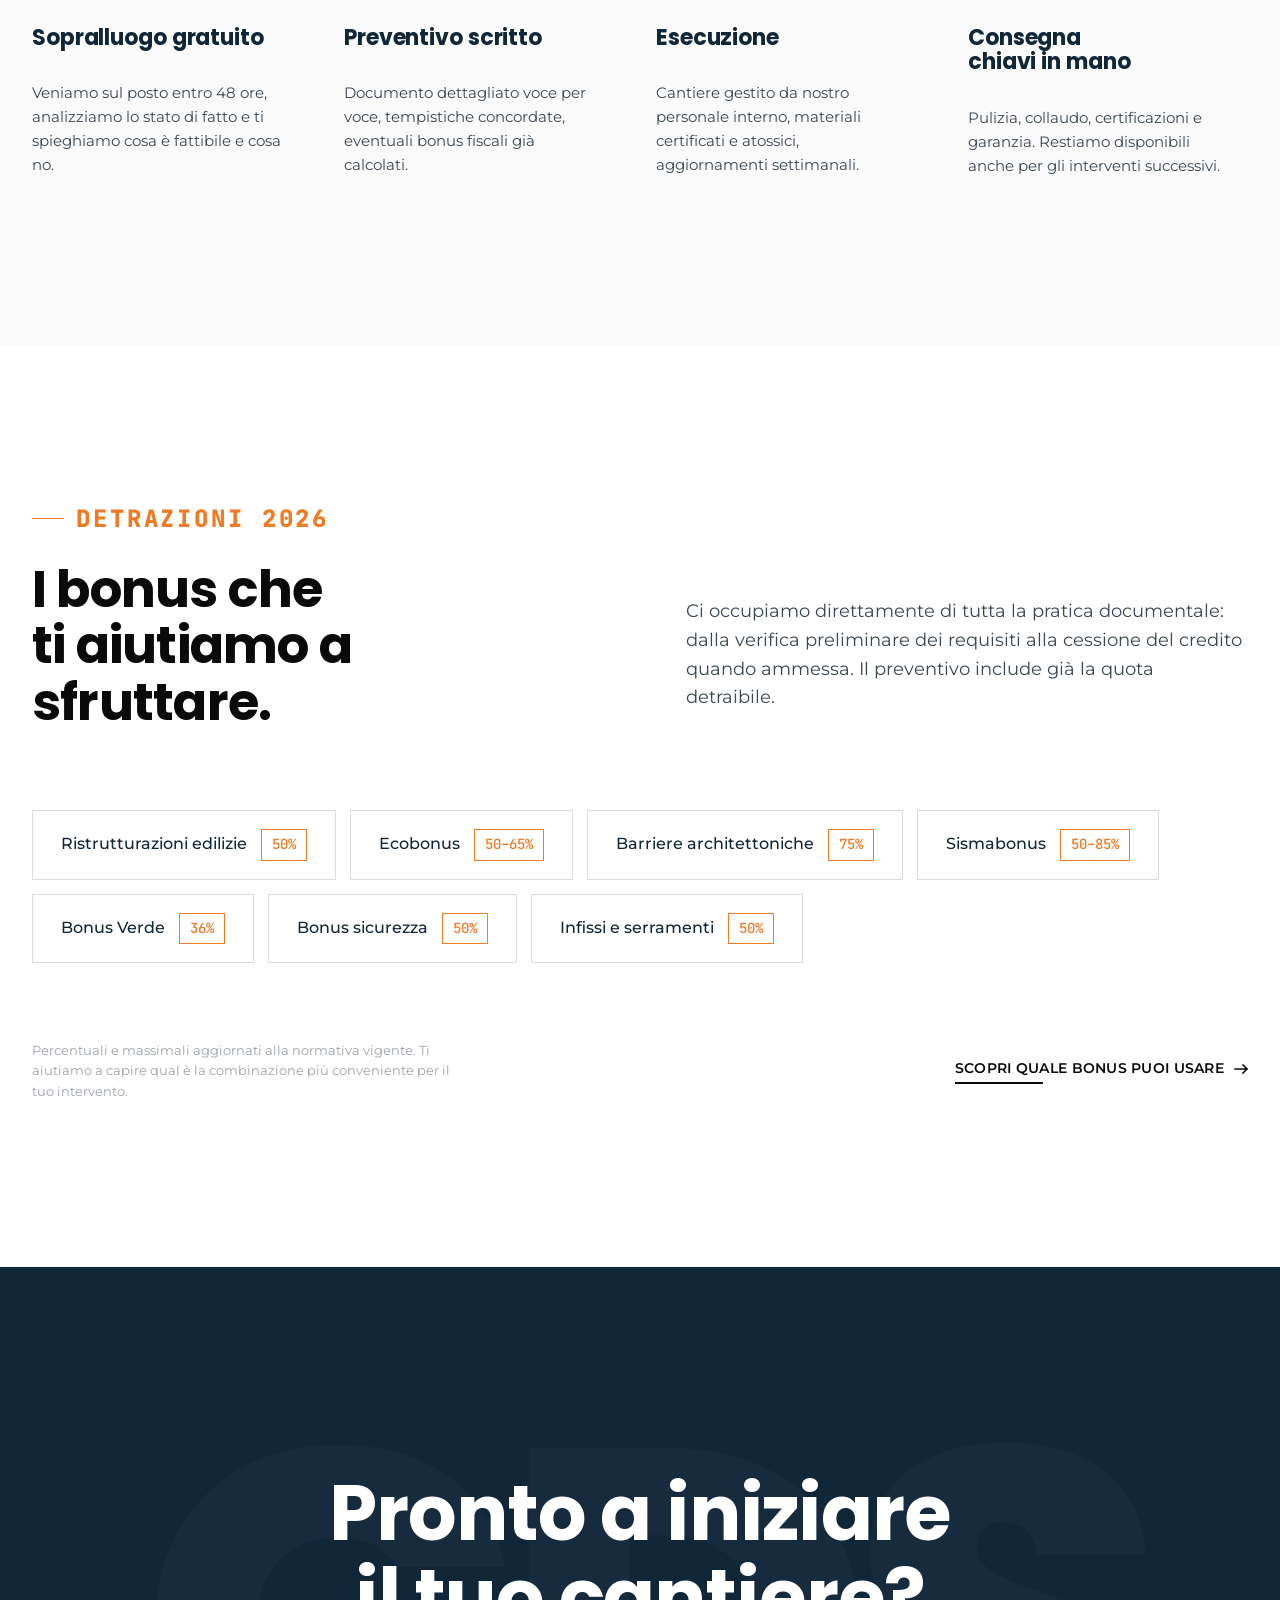
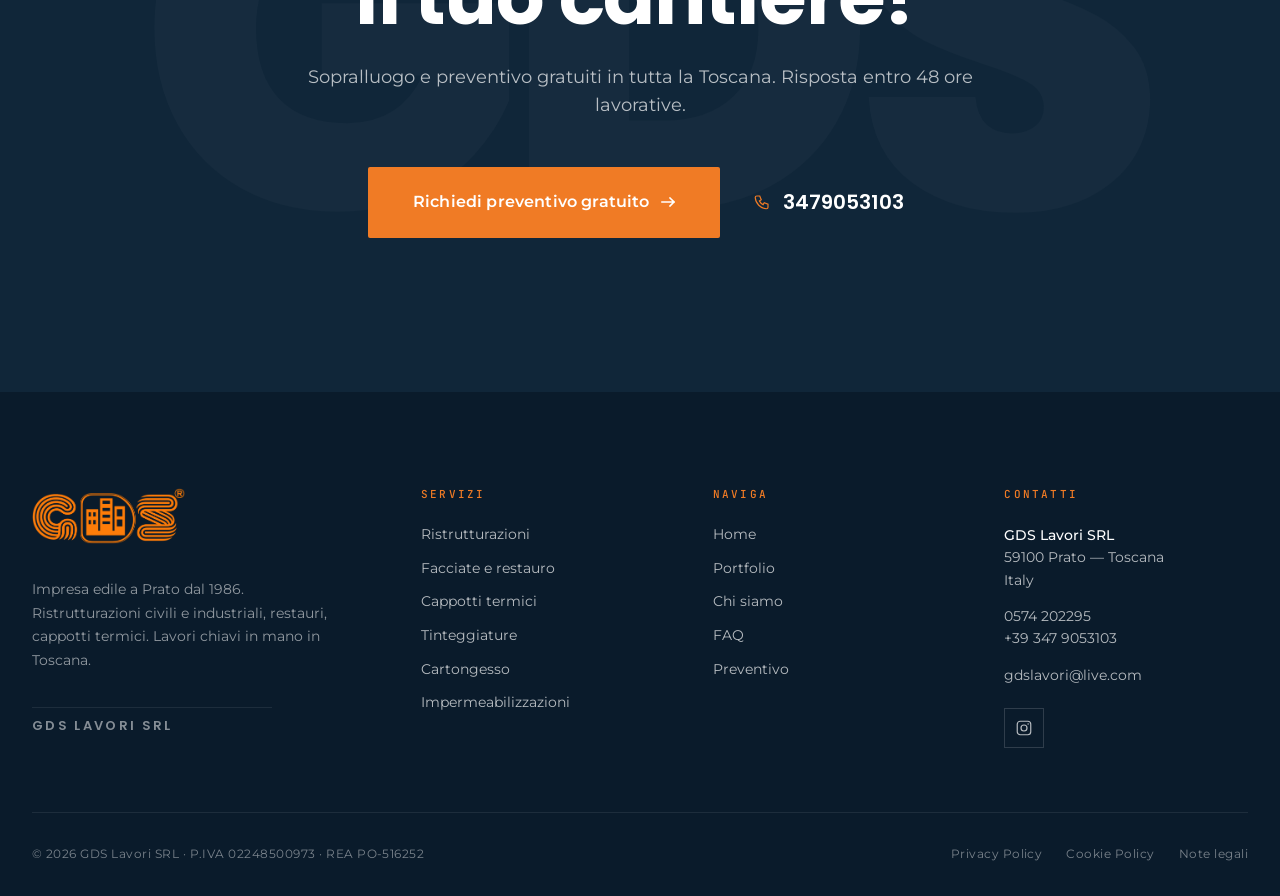
==== commit 3b4ccec4: "Update founding year from 1985 to 1986" ====
--- a/index.html
+++ b/index.html
@@ -20,17 +20,17 @@
 <meta property="og:type" content="website" />
 <meta property="og:url" content="https://www.gdslavori.it/" />
 <meta property="og:site_name" content="GDS Lavori" />
-<meta property="og:title" content="GDS Lavori — Impresa Edile a Prato dal 1985" />
+<meta property="og:title" content="GDS Lavori — Impresa Edile a Prato dal 1986" />
 <meta property="og:description" content="Ristrutturazioni civili e industriali, restauri, cappotti termici, gestione bonus fiscali. Lavori chiavi in mano in tutta la Toscana." />
 <meta property="og:locale" content="it_IT" />
 <meta property="og:image" content="https://www.gdslavori.it/assets/og-image.jpg" />
 <meta property="og:image:width" content="1200" />
 <meta property="og:image:height" content="630" />
-<meta property="og:image:alt" content="GDS Lavori — Impresa Edile a Prato dal 1985" />
+<meta property="og:image:alt" content="GDS Lavori — Impresa Edile a Prato dal 1986" />
 
 <!-- Twitter Card -->
 <meta name="twitter:card" content="summary_large_image" />
-<meta name="twitter:title" content="GDS Lavori — Impresa Edile a Prato dal 1985" />
+<meta name="twitter:title" content="GDS Lavori — Impresa Edile a Prato dal 1986" />
 <meta name="twitter:description" content="Ristrutturazioni, restauri, cappotti termici. Lavori chiavi in mano in Toscana." />
 <meta name="twitter:image" content="https://www.gdslavori.it/assets/og-image.jpg" />
 
@@ -53,8 +53,8 @@
   "telephone": "+390574202295",
   "email": "gdslavori@live.com",
   "priceRange": "€€",
-  "foundingDate": "1985",
-  "description": "Impresa edile a Prato dal 1985. Ristrutturazioni civili e industriali, restauro di facciate, cappotti termici, gestione bonus fiscali. Lavori chiavi in mano in tutta la Toscana.",
+  "foundingDate": "1986",
+  "description": "Impresa edile a Prato dal 1986. Ristrutturazioni civili e industriali, restauro di facciate, cappotti termici, gestione bonus fiscali. Lavori chiavi in mano in tutta la Toscana.",
   "address": {
     "@type": "PostalAddress",
     "streetAddress": "Prato",
@@ -105,7 +105,7 @@
   "@id": "https://www.gdslavori.it/#website",
   "url": "https://www.gdslavori.it/",
   "name": "GDS Lavori",
-  "description": "Impresa edile a Prato dal 1985",
+  "description": "Impresa edile a Prato dal 1986",
   "inLanguage": "it-IT",
   "publisher": { "@id": "https://www.gdslavori.it/#organization" }
 }
@@ -163,7 +163,7 @@
 
     <h1 class="h-display hero__headline" id="hero-title">
       <span class="line"><span class="word"><span>Costruiamo</span></span> <span class="word"><span>qualità.</span></span></span><br/>
-      <span class="line accent"><span class="word"><span>A</span></span> <span class="word"><span>Prato</span></span> <span class="word"><span>dal</span></span> <span class="word"><span>1985.</span></span></span>
+      <span class="line accent"><span class="word"><span>A</span></span> <span class="word"><span>Prato</span></span> <span class="word"><span>dal</span></span> <span class="word"><span>1986.</span></span></span>
     </h1>
 
     <p class="hero__sub">
@@ -389,7 +389,7 @@
     <div class="numbers reveal-stagger">
       <div class="stat">
         <div class="stat__num" data-count="40">0</div>
-        <div class="stat__label">Anni di esperienza sul campo dal 1985.</div>
+        <div class="stat__label">Anni di esperienza sul campo dal 1986.</div>
       </div>
       <div class="stat">
         <div class="stat__num"><span data-count="320">0</span><small>+</small></div>
@@ -517,7 +517,7 @@
 
       <div class="footer__brand">
         <img class="footer__logo" src="assets/logo-gds-trimmed.png" alt="GDS Lavori" />
-        <p class="footer__about">Impresa edile a Prato dal 1985. Ristrutturazioni civili e industriali, restauri, cappotti termici. Lavori chiavi in mano in Toscana.</p>
+        <p class="footer__about">Impresa edile a Prato dal 1986. Ristrutturazioni civili e industriali, restauri, cappotti termici. Lavori chiavi in mano in Toscana.</p>
         <div class="footer__wordmark">GDS Lavori SRL</div>
       </div>
 
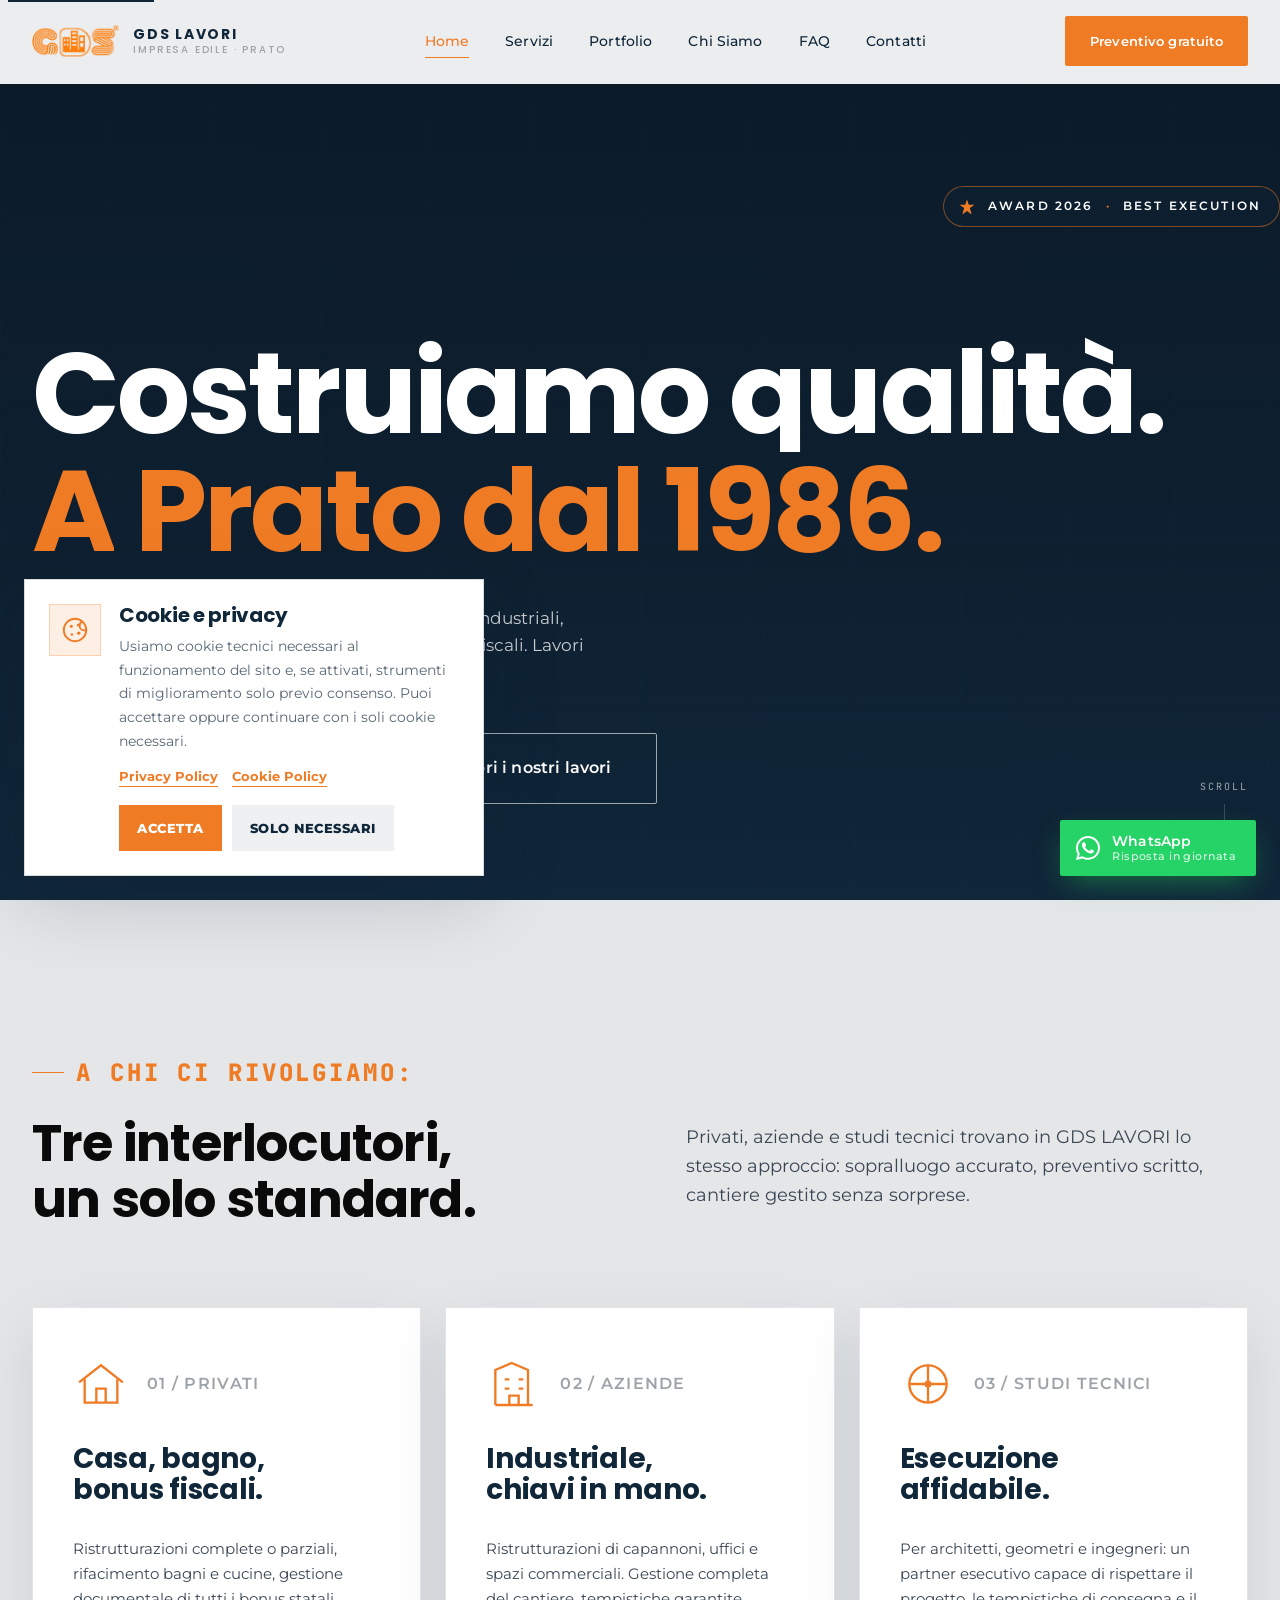
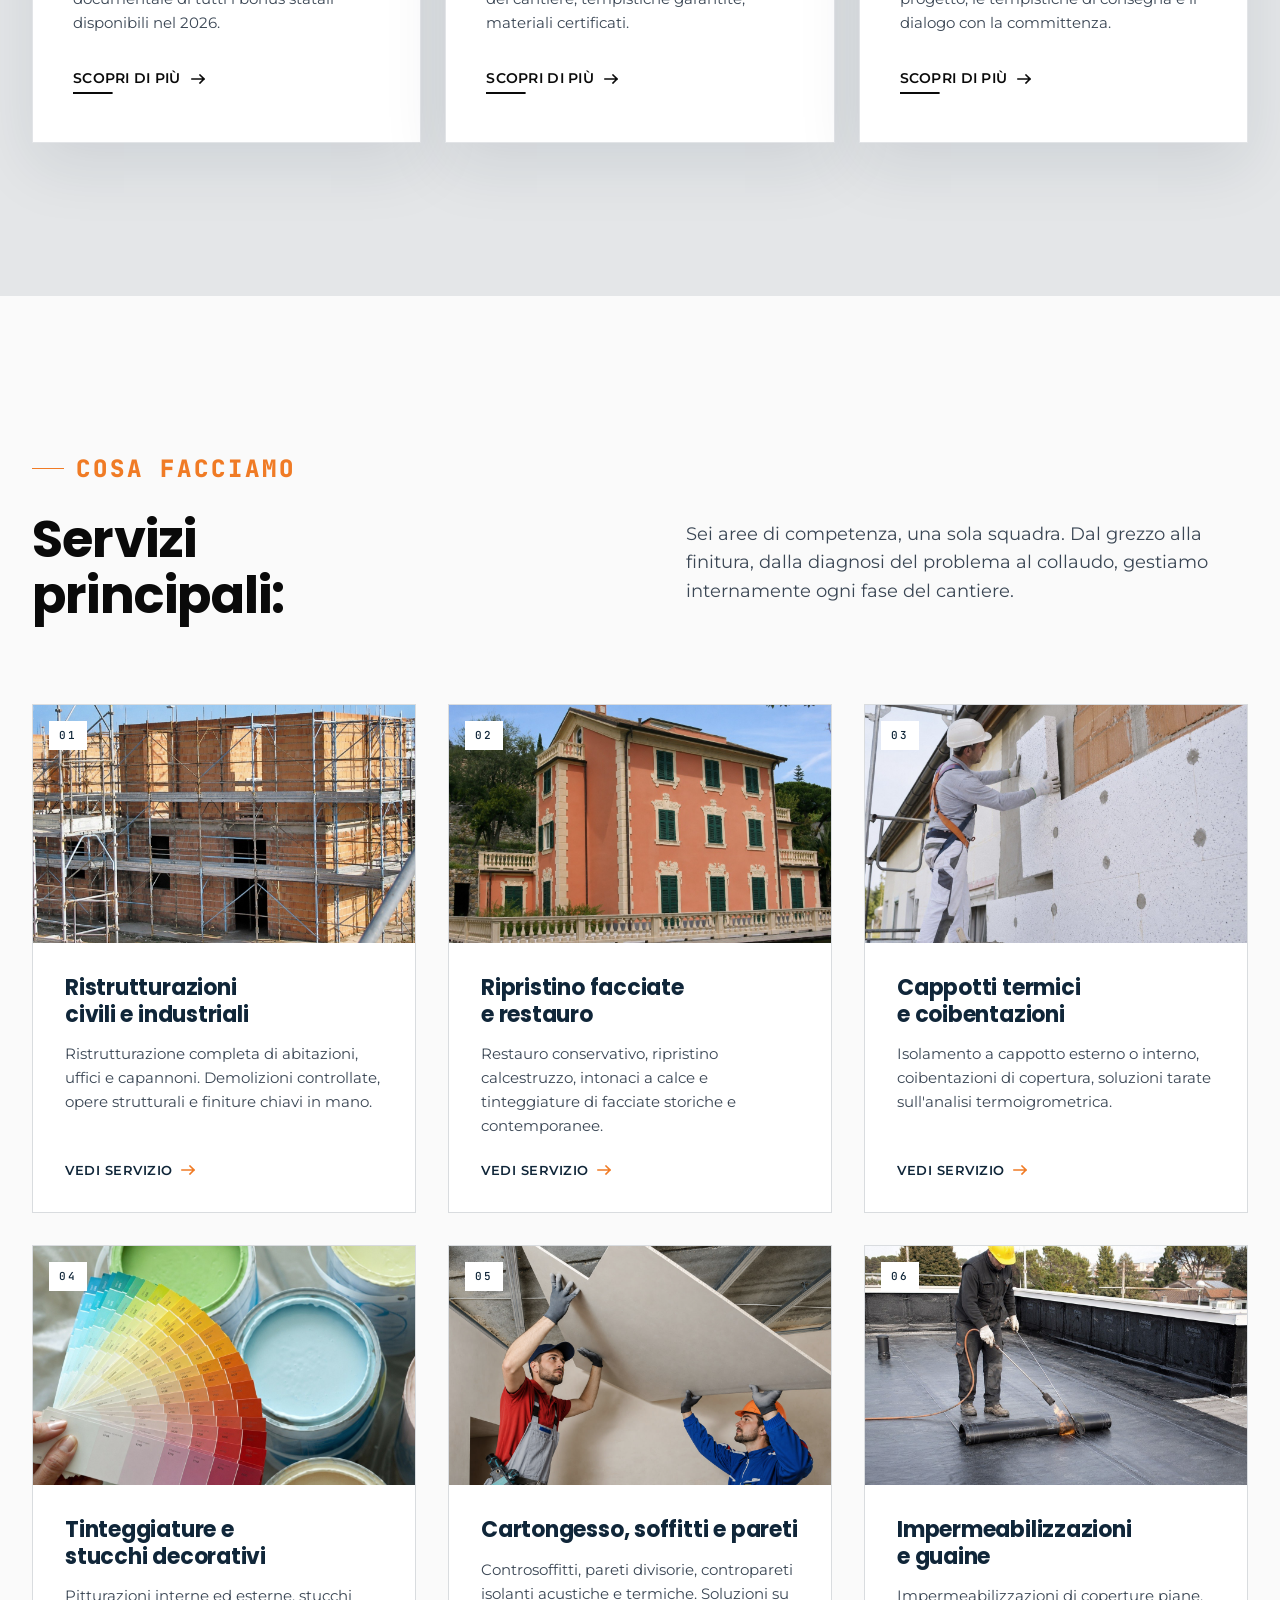
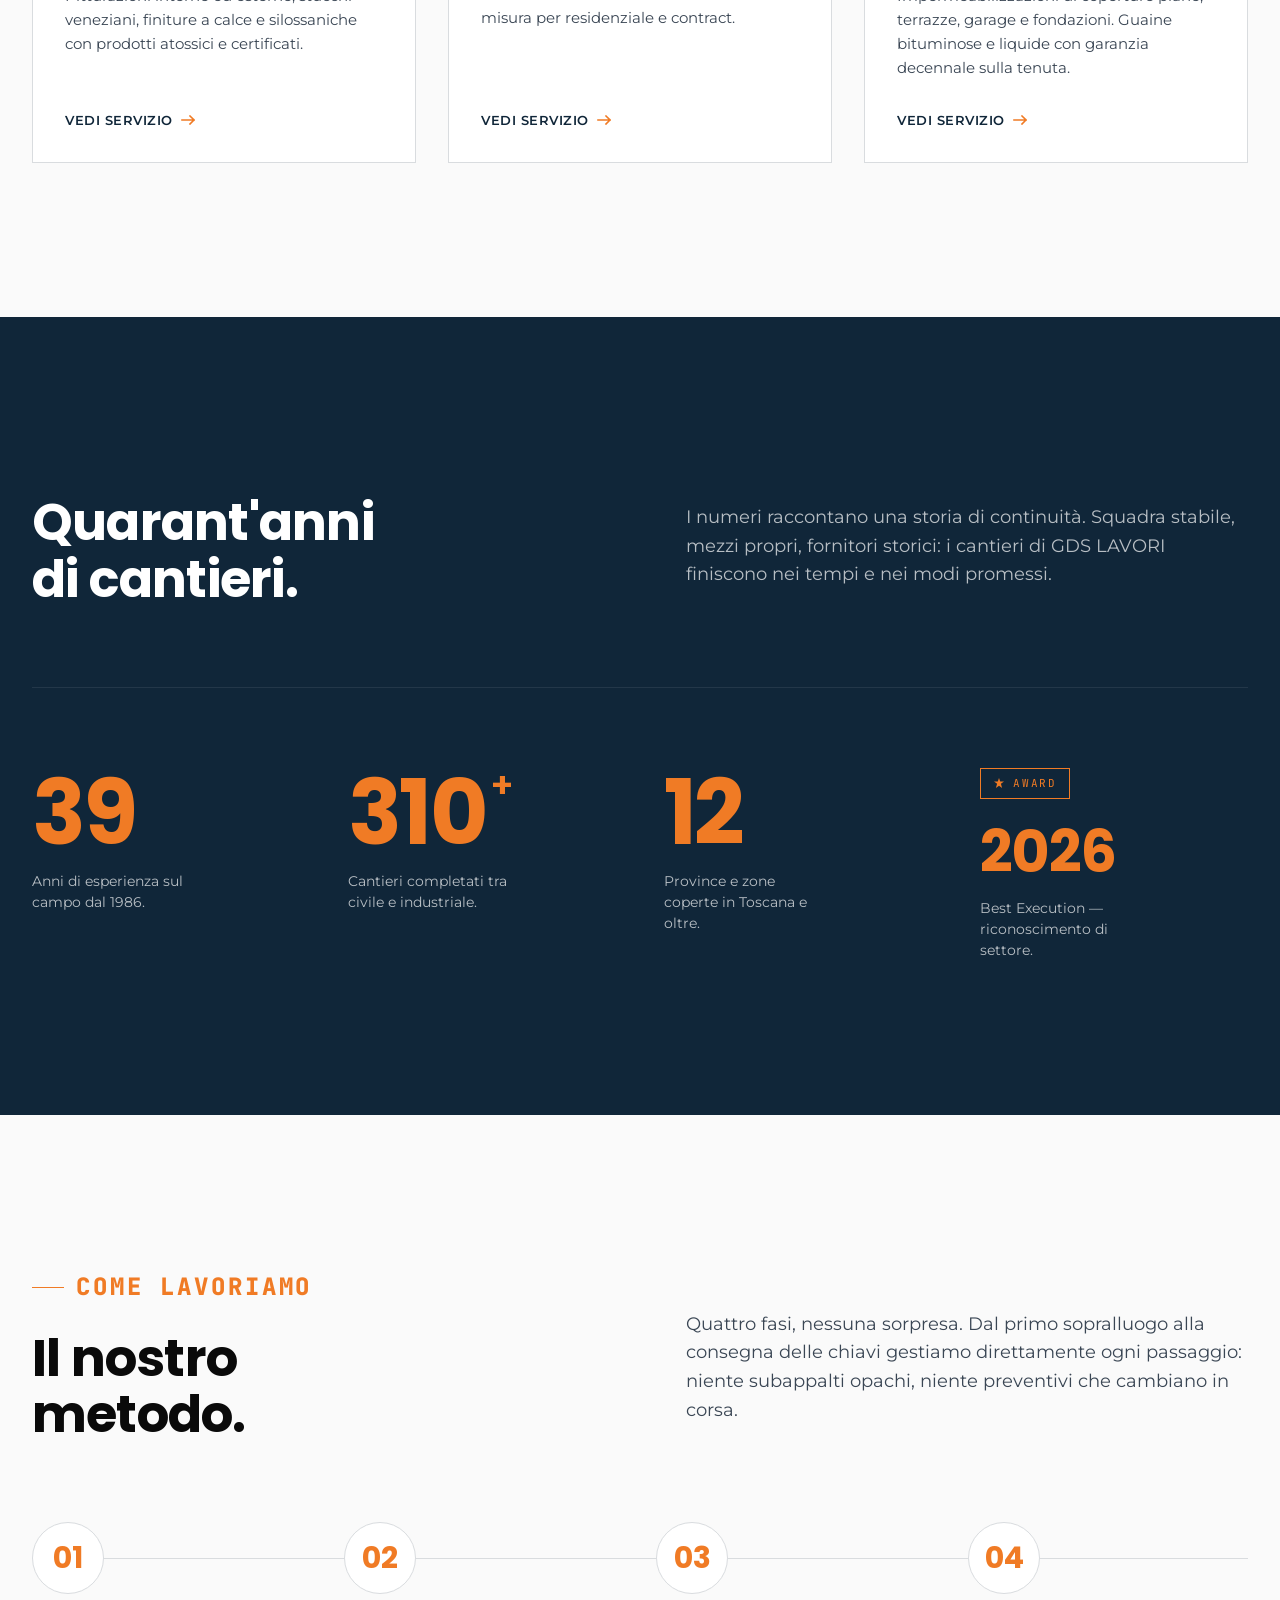
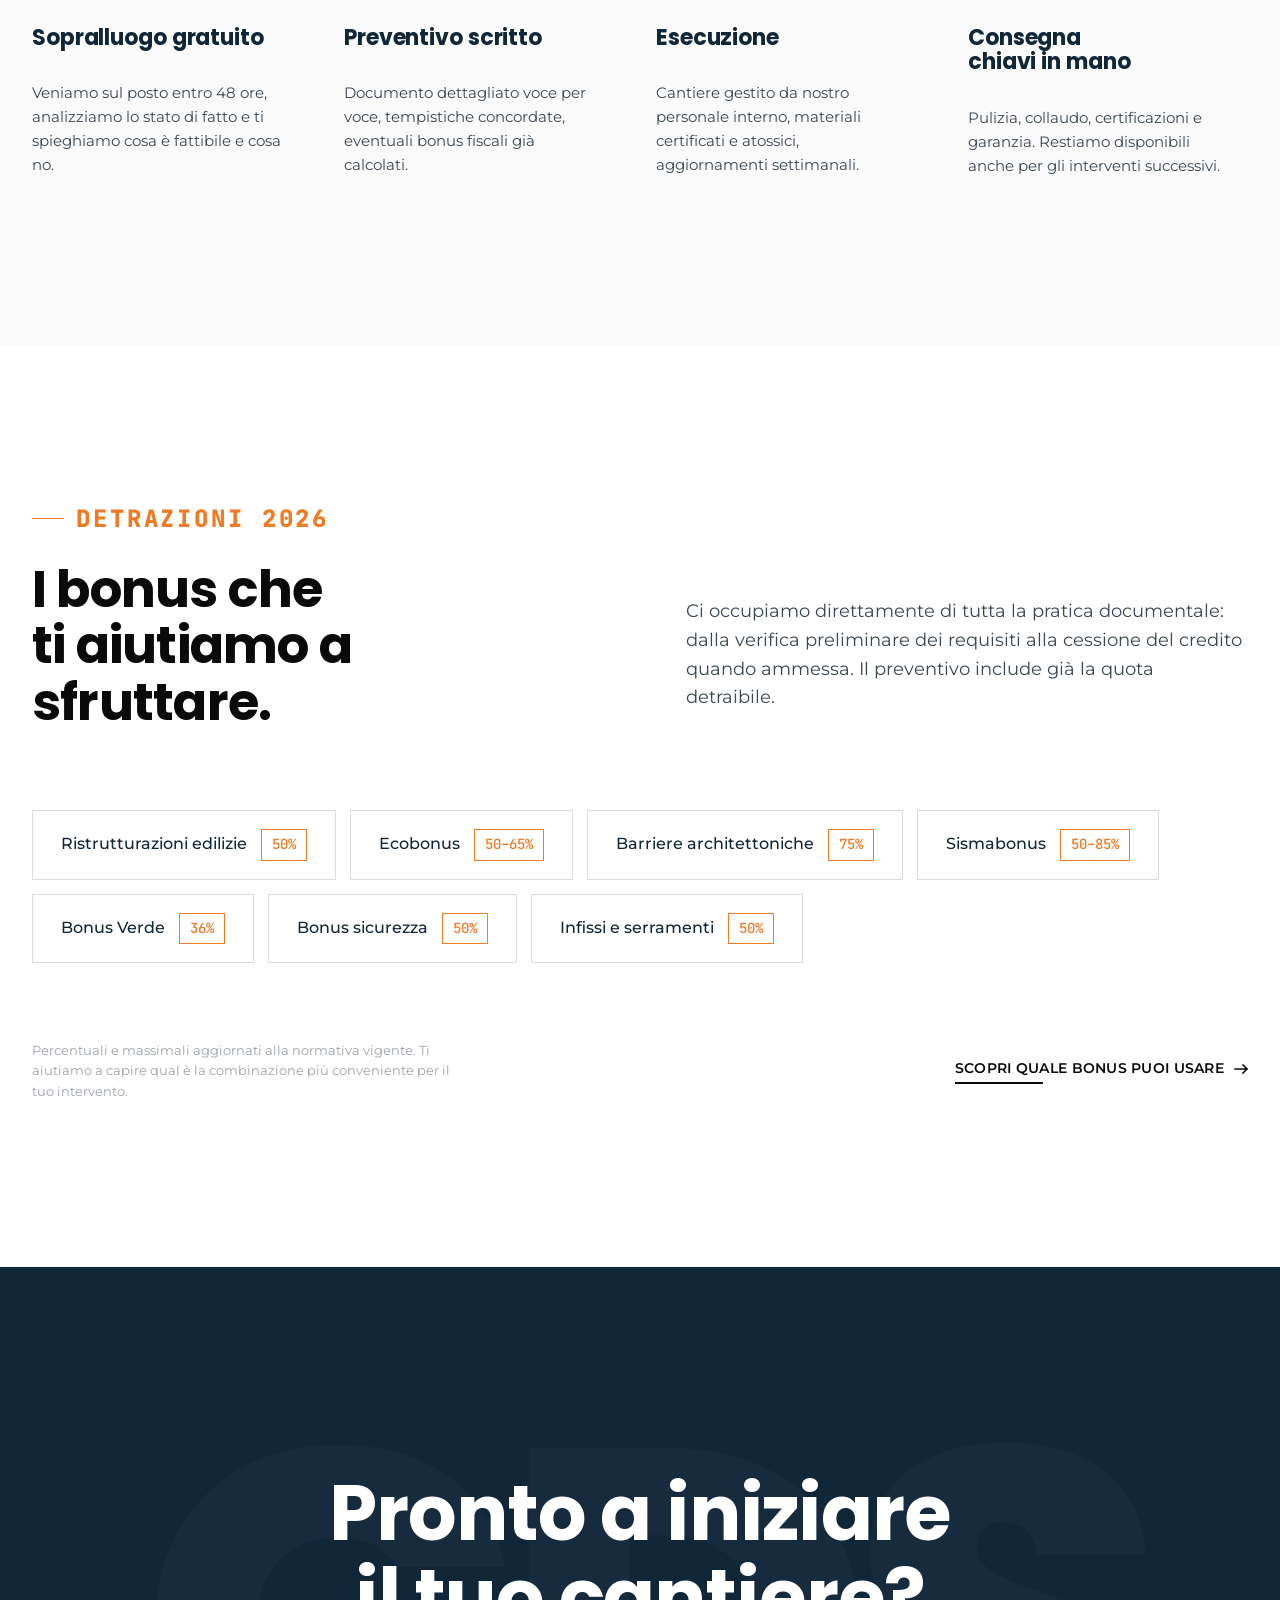
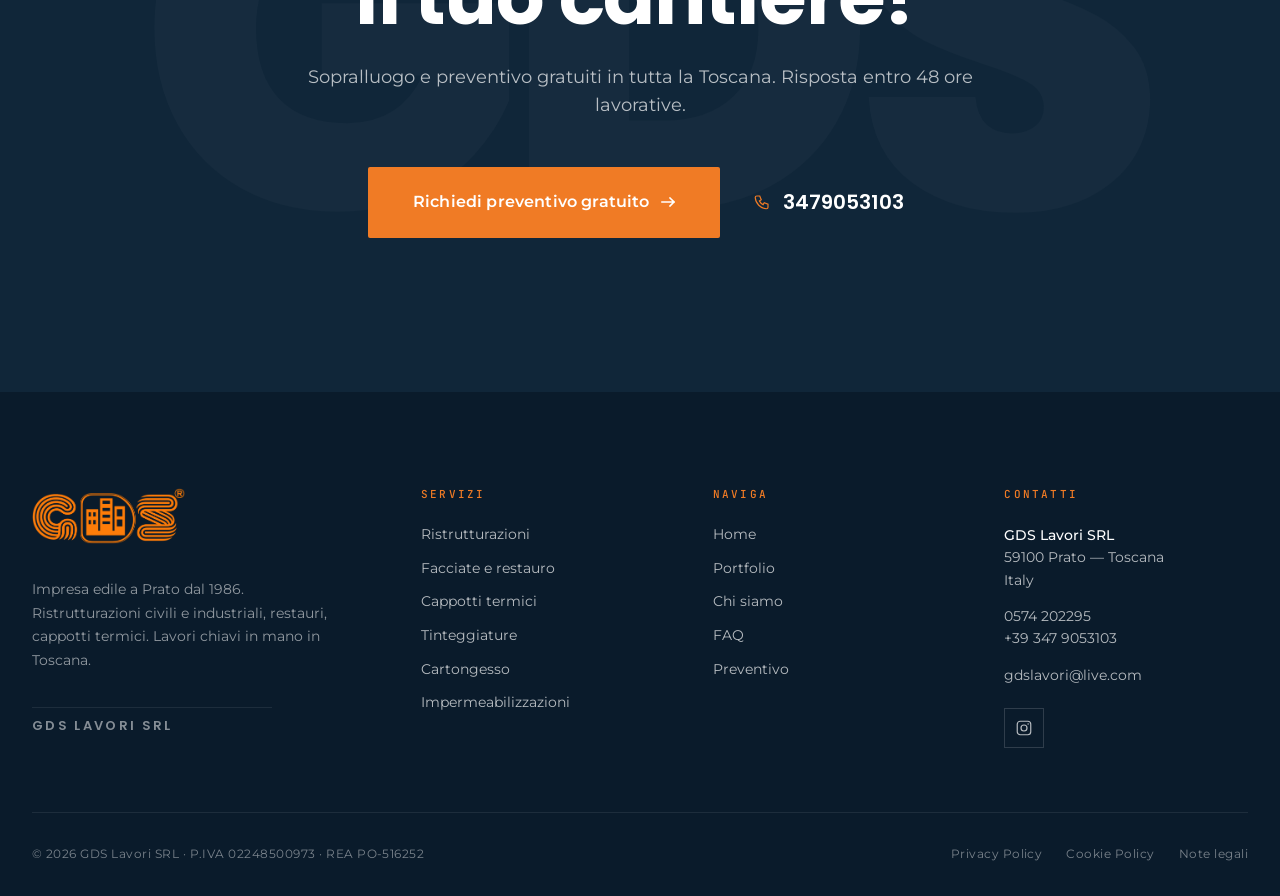
==== commit 1ba06dcf: "Add new Google Analytics configuration ID" ====
--- a/index.html
+++ b/index.html
@@ -14,6 +14,7 @@
   function gtag(){dataLayer.push(arguments);}
   gtag('js', new Date());
   gtag('config', 'G-F5SQ826FX3');
+  gtag('config', 'G-JE0NJFJWFS');
 </script>
 
 <!-- Open Graph -->
